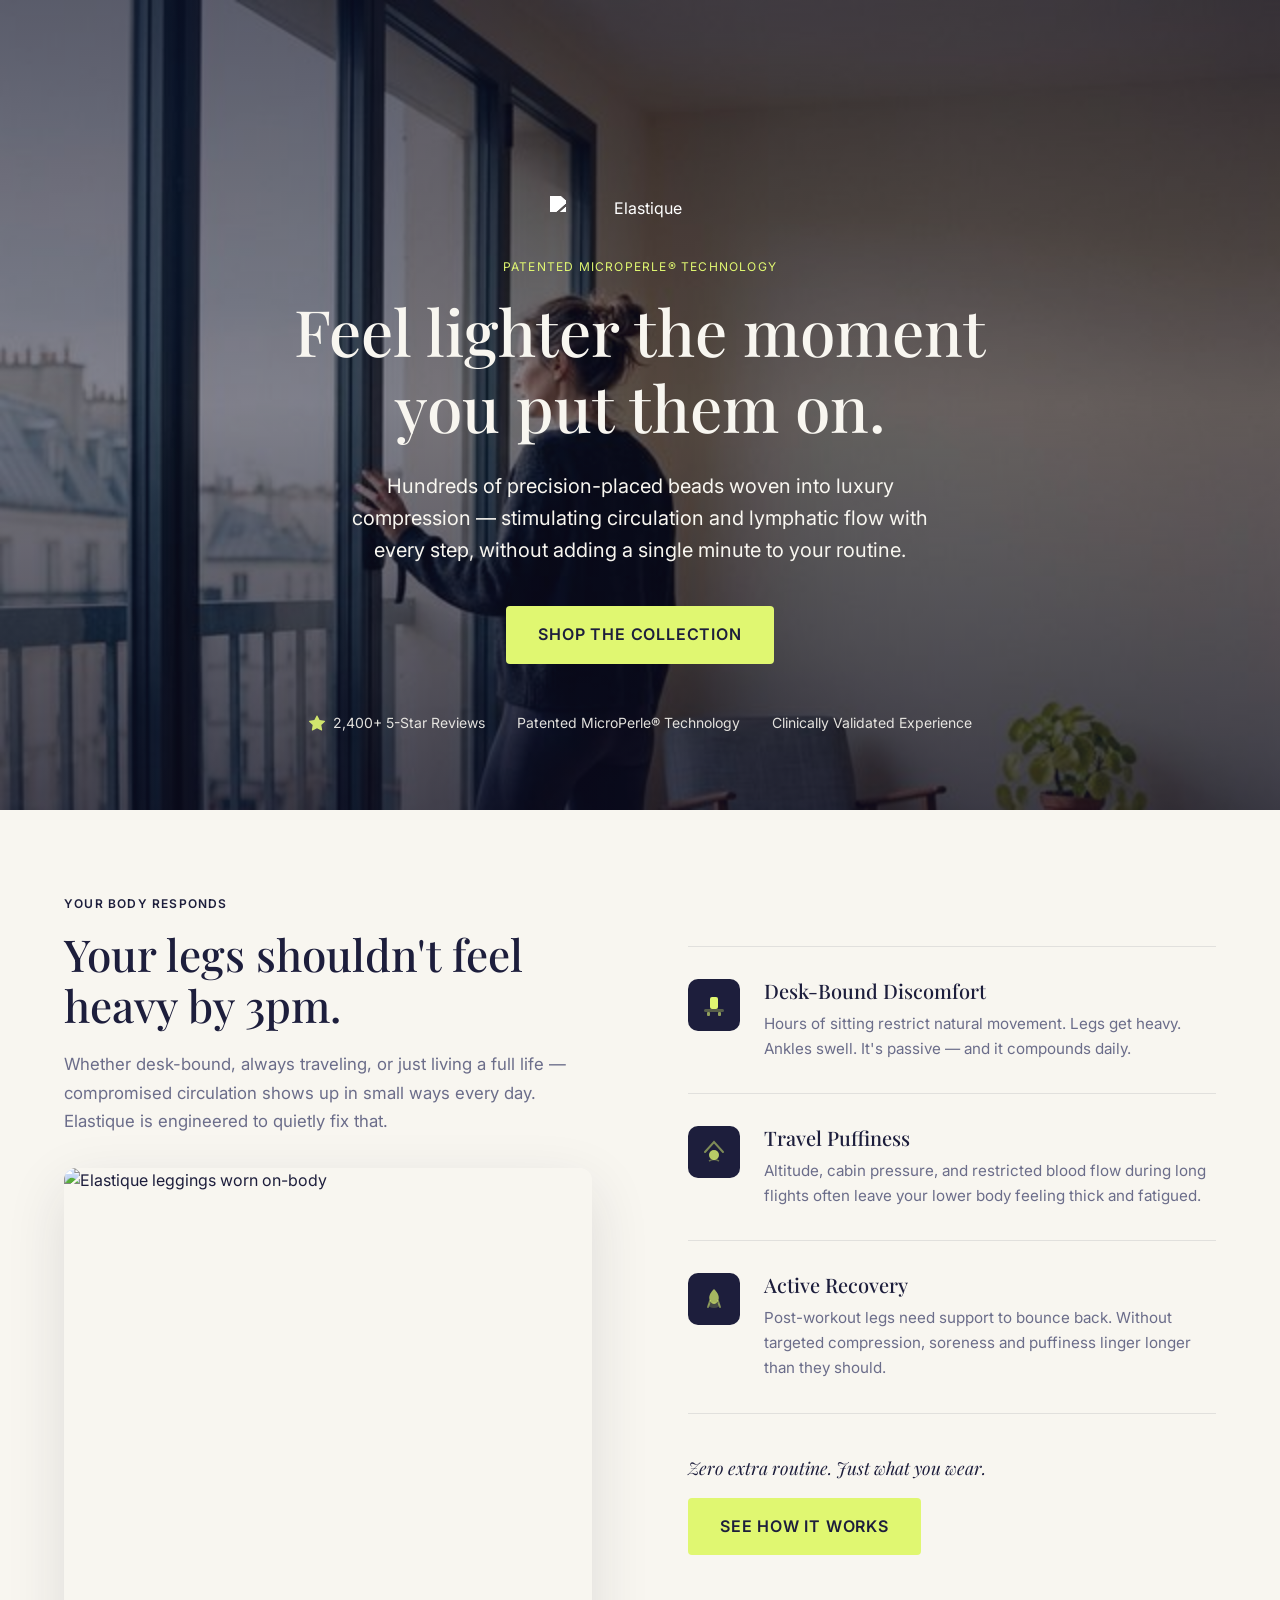
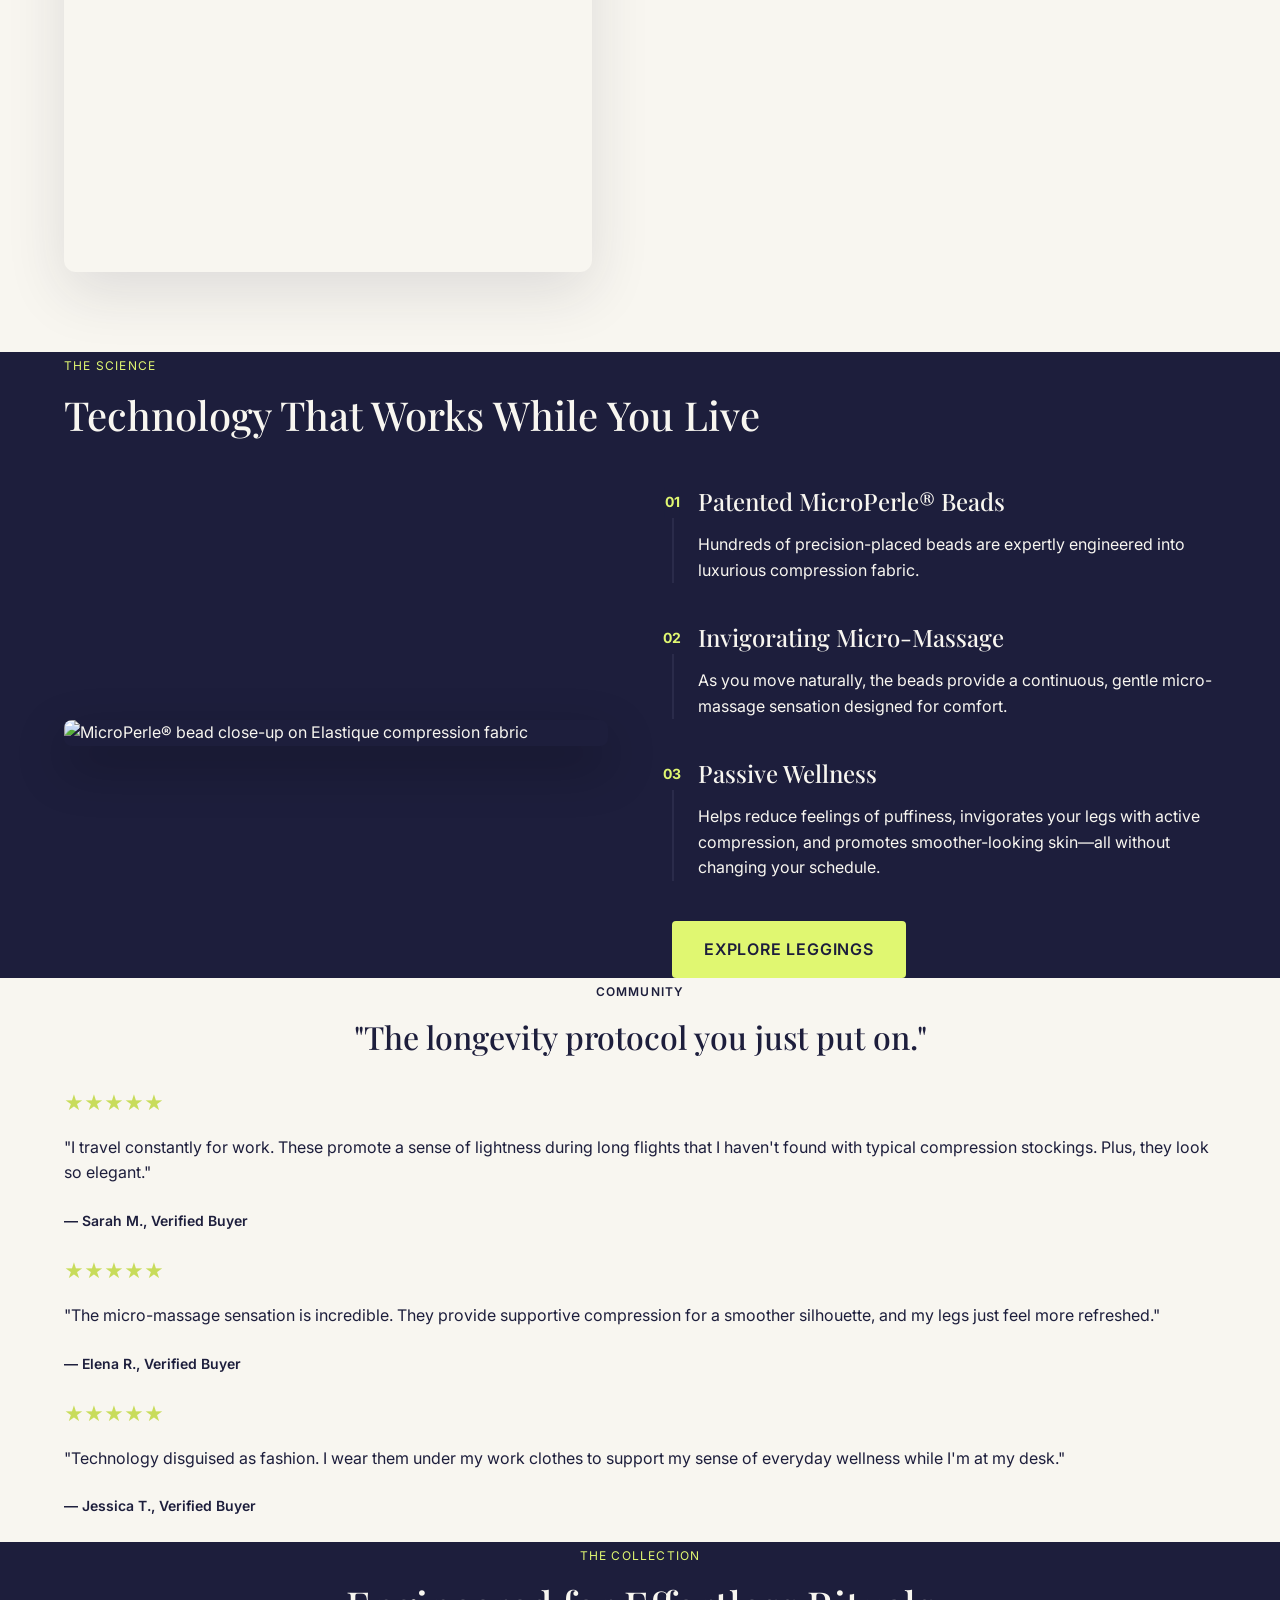
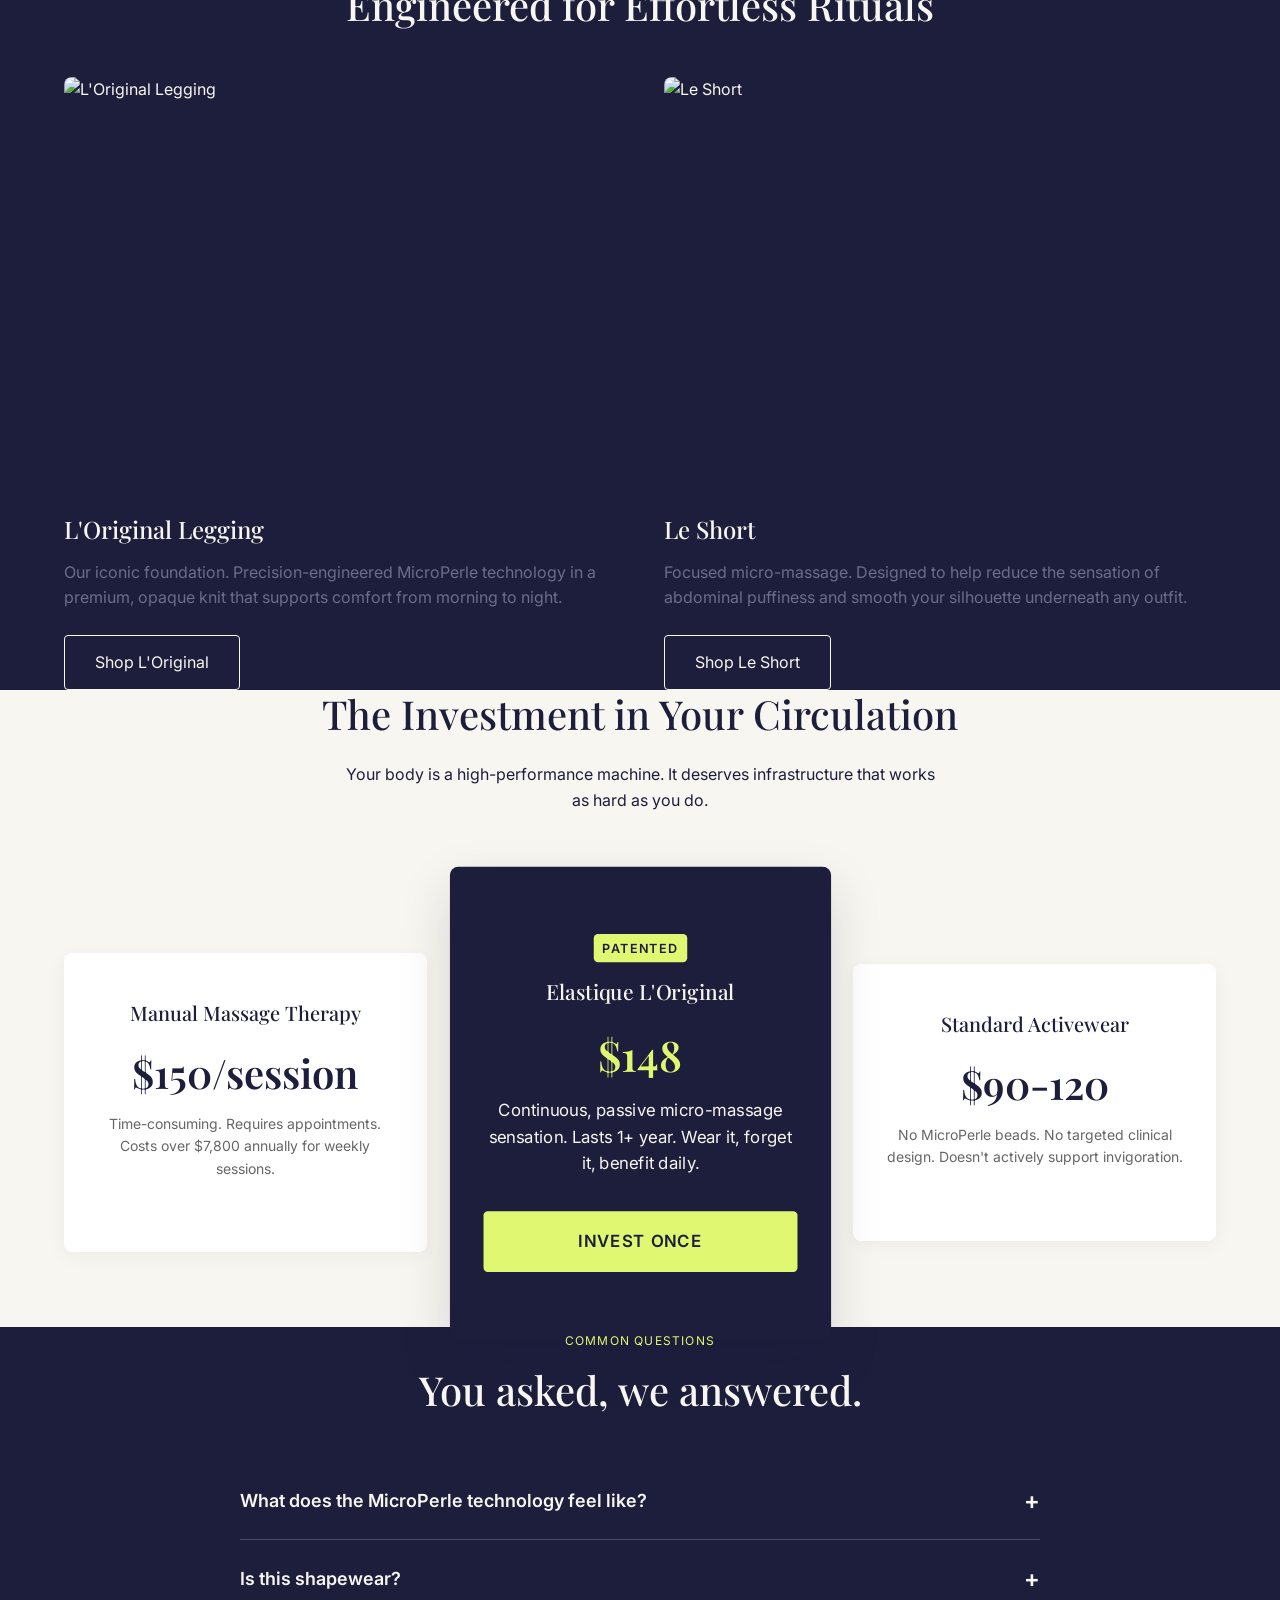
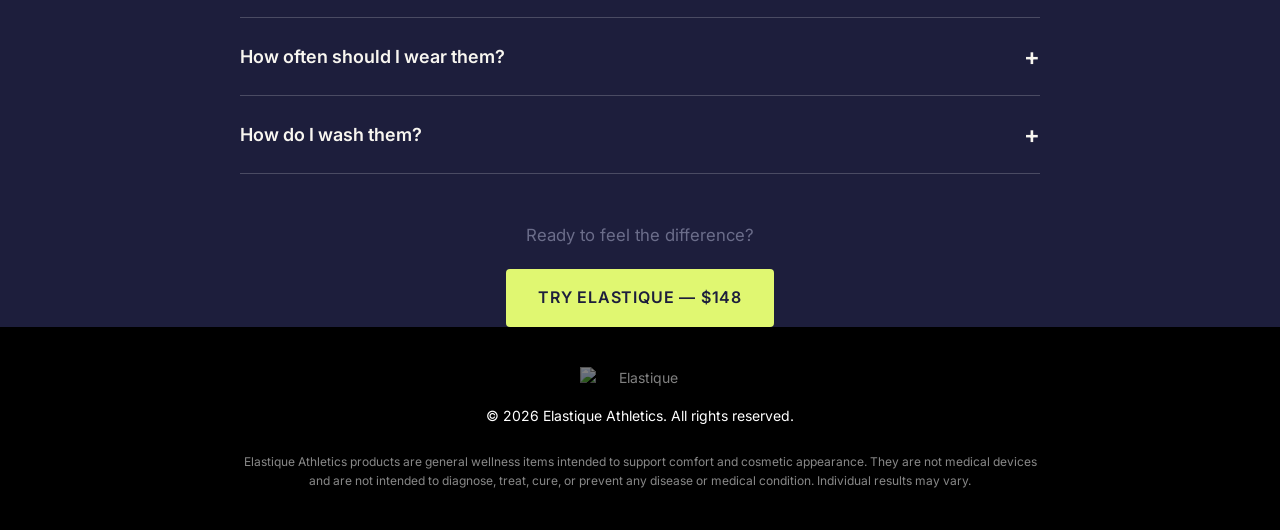
==== brand-intro/index.html @ 4e268926 "copy: rewrite hero to brand standard — specific h1, named benefit, pillar-anchored" ====
<!DOCTYPE html>
<html lang="en">
<head>
  <meta charset="UTF-8">
  <meta name="viewport" content="width=device-width, initial-scale=1.0">
  <title>Elastique | Wearable Circulation Technology</title>
  <meta name="description" content="Discover Elastique. The patented MicroPerle technology designed to support comfort, invigorating circulation, and a sense of lightness while you move.">
  <link rel="canonical" href="https://elastiqueathletics.com/pages/brand-intro">
  
  <!-- Fonts loaded via CSS in final consolidate, included here for local dev -->
  <link rel="stylesheet" href="https://fonts.googleapis.com/css2?family=Inter:wght@300;400;500;600;700&family=Playfair+Display:ital,wght@0,400;0,500;0,600;1,400&display=swap">
  
  <!-- Local CSS -->
  <link rel="stylesheet" href="brand-intro.css">
</head>
<body>

  <!-- HERO SECTION -->
  <section class="hero section-dark">
    <!-- Image will fall back to premium Unsplash image -->
    <img src="hero-bg.jpg" alt="Elastique Wearable Wellness — woman at window in compression leggings" class="hero-bg">
    <div class="hero-overlay"></div>

    <div class="container fade-up">
      <img src="https://cdn.shopify.com/s/files/1/1886/2193/files/elastique_logo.svg?v=1756493562" alt="Elastique" width="180" style="margin: 0 auto 2rem; display: block; filter: brightness(0) invert(1);">
      
      <span class="tag">PATENTED MICROPERLE® TECHNOLOGY</span>
      <h1>Feel lighter the moment you put them on.</h1>
      <p class="hero-sub">Hundreds of precision-placed beads woven into luxury compression — stimulating circulation and lymphatic flow with every step, without adding a single minute to your routine.</p>
      
      <a href="/collections/all" class="cta-primary" data-cta="hero-shop-all">Shop The Collection</a>
      
      <div class="hero-proof">
        <span><svg width="16" height="16" fill="var(--chartreuse)" viewBox="0 0 16 16"><path d="M3.612 15.443c-.386.198-.824-.149-.746-.592l.83-4.73L.173 6.765c-.329-.314-.158-.888.283-.95l4.898-.696L7.538.792c.197-.39.73-.39.927 0l2.184 4.327 4.898.696c.441.062.612.636.282.95l-3.522 3.356.83 4.73c.078.443-.36.79-.746.592L8 13.187l-4.389 2.256z"/></svg> 2,400+ 5-Star Reviews</span>
        <span>Patented MicroPerle® Technology</span>
        <span>Clinically Validated Experience</span>
      </div>
    </div>
  </section>

  <!-- PROBLEM SECTION -->
  <section class="problem section-light">
    <div class="container">
      <div class="problem-editorial">

        <!-- LEFT: Bold headline + ambient image -->
        <div class="problem-left fade-up">
          <span class="tag">YOUR BODY RESPONDS</span>
          <h2>Your legs shouldn't feel heavy by 3pm.</h2>
          <p class="problem-intro">Whether desk-bound, always traveling, or just living a full life — compromised circulation shows up in small ways every day. Elastique is engineered to quietly fix that.</p>
          <div class="problem-img-wrap">
            <img src="https://www.elastiqueathletics.com/cdn/shop/files/original_leggings_and_bra_in_olive.jpg?v=1771579209&width=900" alt="Elastique leggings worn on-body" loading="lazy">
          </div>
        </div>

        <!-- RIGHT: Three benefit rows -->
        <div class="problem-right">
          <div class="problem-row fade-up">
            <div class="problem-icon-wrap">
              <svg width="28" height="28" viewBox="0 0 28 28" fill="none" xmlns="http://www.w3.org/2000/svg"><rect x="4" y="18" width="20" height="3" rx="1.5" fill="currentColor" opacity="0.3"/><rect x="10" y="6" width="8" height="12" rx="2" fill="currentColor"/><rect x="7" y="21" width="3" height="4" rx="1" fill="currentColor" opacity="0.6"/><rect x="18" y="21" width="3" height="4" rx="1" fill="currentColor" opacity="0.6"/></svg>
            </div>
            <div class="problem-row-text">
              <h3>Desk-Bound Discomfort</h3>
              <p>Hours of sitting restrict natural movement. Legs get heavy. Ankles swell. It's passive — and it compounds daily.</p>
            </div>
          </div>

          <div class="problem-row fade-up" style="transition-delay: 0.1s;">
            <div class="problem-icon-wrap">
              <svg width="28" height="28" viewBox="0 0 28 28" fill="none" xmlns="http://www.w3.org/2000/svg"><path d="M5 14 L14 4 L23 14" stroke="currentColor" stroke-width="2" stroke-linecap="round" fill="none" opacity="0.5"/><circle cx="14" cy="17" r="5" fill="currentColor" opacity="0.8"/><path d="M9 23 Q14 20 19 23" stroke="currentColor" stroke-width="1.5" fill="none" opacity="0.4"/></svg>
            </div>
            <div class="problem-row-text">
              <h3>Travel Puffiness</h3>
              <p>Altitude, cabin pressure, and restricted blood flow during long flights often leave your lower body feeling thick and fatigued.</p>
            </div>
          </div>

          <div class="problem-row fade-up" style="transition-delay: 0.2s;">
            <div class="problem-icon-wrap">
              <svg width="28" height="28" viewBox="0 0 28 28" fill="none" xmlns="http://www.w3.org/2000/svg"><ellipse cx="14" cy="20" rx="6" ry="3" fill="currentColor" opacity="0.2"/><path d="M14 4 C10 8 8 12 10 16 C12 20 16 20 18 16 C20 12 18 8 14 4Z" fill="currentColor" opacity="0.7"/><path d="M10 16 L8 22" stroke="currentColor" stroke-width="2" stroke-linecap="round" opacity="0.5"/><path d="M18 16 L20 22" stroke="currentColor" stroke-width="2" stroke-linecap="round" opacity="0.5"/></svg>
            </div>
            <div class="problem-row-text">
              <h3>Active Recovery</h3>
              <p>Post-workout legs need support to bounce back. Without targeted compression, soreness and puffiness linger longer than they should.</p>
            </div>
          </div>

          <div class="problem-cta fade-up" style="transition-delay: 0.3s;">
            <p class="problem-bridge">Zero extra routine. Just what you wear.</p>
            <a href="/collections/all" class="cta-primary" data-cta="problem-shop-all">See How It Works</a>
          </div>
        </div>

      </div>
    </div>
  </section>

  <!-- SOLUTION SECTION -->
  <section class="solution section-dark">
    <div class="container fade-up">
      <span class="tag">THE SCIENCE</span>
      <h2>Technology That Works While You Live</h2>
      
      <div class="solution-content">
        <div class="solution-visual fade-up">
          <img src="https://www.elastiqueathletics.com/cdn/shop/files/original_flowy_short_black_focus_MicroPerle.jpg?v=1759698864&width=1000" alt="MicroPerle® bead close-up on Elastique compression fabric" style="border-radius: 8px; box-shadow: 0 20px 50px rgba(0,0,0,0.3);">
        </div>
        
        <div class="solution-text">
          <div class="step fade-up">
            <span class="step-num">01</span>
            <h3>Patented MicroPerle® Beads</h3>
            <p>Hundreds of precision-placed beads are expertly engineered into luxurious compression fabric.</p>
          </div>
          <div class="step fade-up" style="transition-delay: 0.1s;">
            <span class="step-num">02</span>
            <h3>Invigorating Micro-Massage</h3>
            <p>As you move naturally, the beads provide a continuous, gentle micro-massage sensation designed for comfort.</p>
          </div>
          <div class="step fade-up" style="transition-delay: 0.2s;">
            <span class="step-num">03</span>
            <h3>Passive Wellness</h3>
            <p>Helps reduce feelings of puffiness, invigorates your legs with active compression, and promotes smoother-looking skin—all without changing your schedule.</p>
          </div>
          
          <div style="margin-top: 2rem;" class="fade-up">
             <a href="/collections/leggings" class="cta-primary" data-cta="solution-shop-leggings">Explore Leggings</a>
          </div>
        </div>
      </div>
    </div>
  </section>

  <!-- SOCIAL PROOF -->
  <section class="social-proof section-light text-center">
    <div class="container fade-up">
      <span class="tag">COMMUNITY</span>
      <h2 style="font-size: 2rem;">"The longevity protocol you just put on."</h2>
      
      <div class="problem-grid" style="margin-top: 2rem;">
        <div class="problem-card fade-up" style="text-align: left;">
          <p style="color: var(--chartreuse-dark); font-size: 1.2rem; margin-bottom: 1rem;">★★★★★</p>
          <p>"I travel constantly for work. These promote a sense of lightness during long flights that I haven't found with typical compression stockings. Plus, they look so elegant."</p>
          <p style="font-weight: 600; font-size: 0.875rem;">— Sarah M., Verified Buyer</p>
        </div>
        <div class="problem-card fade-up" style="transition-delay: 0.1s; text-align: left;">
          <p style="color: var(--chartreuse-dark); font-size: 1.2rem; margin-bottom: 1rem;">★★★★★</p>
          <p>"The micro-massage sensation is incredible. They provide supportive compression for a smoother silhouette, and my legs just feel more refreshed."</p>
          <p style="font-weight: 600; font-size: 0.875rem;">— Elena R., Verified Buyer</p>
        </div>
        <div class="problem-card fade-up" style="transition-delay: 0.2s; text-align: left;">
          <p style="color: var(--chartreuse-dark); font-size: 1.2rem; margin-bottom: 1rem;">★★★★★</p>
          <p>"Technology disguised as fashion. I wear them under my work clothes to support my sense of everyday wellness while I'm at my desk."</p>
          <p style="font-weight: 600; font-size: 0.875rem;">— Jessica T., Verified Buyer</p>
        </div>
      </div>
    </div>
  </section>

  <!-- PRODUCT SHOWCASE -->
  <section class="showcase section-dark">
    <div class="container fade-up">
      <div class="text-center">
        <span class="tag">THE COLLECTION</span>
        <h2>Engineered for Effortless Rituals</h2>
      </div>
      
      <div class="showcase-grid">
        <div class="feature-card fade-up">
          <div class="feature-image">
            <img src="https://www.elastiqueathletics.com/cdn/shop/files/original_leggings_and_bra_in_olive.jpg?v=1771579209&width=800" alt="L'Original Legging">
          </div>
          <h3>L'Original Legging</h3>
          <p style="color: var(--text-muted);">Our iconic foundation. Precision-engineered MicroPerle technology in a premium, opaque knit that supports comfort from morning to night.</p>
          <div><a href="/products/loriginal-leggings" class="cta-secondary" data-cta="showcase-loriginal">Shop L'Original</a></div>
        </div>
        
        <div class="feature-card fade-up" style="transition-delay: 0.1s;">
          <div class="feature-image">
            <img src="https://www.elastiqueathletics.com/cdn/shop/files/fierce_set_with_waistband_closeup.jpg?v=1759696412&width=800" alt="Le Short">
          </div>
          <h3>Le Short</h3>
          <p style="color: var(--text-muted);">Focused micro-massage. Designed to help reduce the sensation of abdominal puffiness and smooth your silhouette underneath any outfit.</p>
          <div><a href="/products/loriginal-flowy-short" class="cta-secondary" data-cta="showcase-short">Shop Le Short</a></div>
        </div>
      </div>
    </div>
  </section>

  <!-- PRICING / VALUE ANCHOR -->
  <section class="pricing section-light">
    <div class="container fade-up">
      <h2 class="text-center">The Investment in Your Circulation</h2>
      <p class="text-center" style="max-width: 600px; margin: 0 auto;">Your body is a high-performance machine. It deserves infrastructure that works as hard as you do.</p>
      
      <div class="price-comparison">
        <div class="price-card fade-up">
          <h3>Manual Massage Therapy</h3>
          <p class="price">$150/session</p>
          <p style="font-size: 0.875rem; color: #666;">Time-consuming. Requires appointments. Costs over $7,800 annually for weekly sessions.</p>
        </div>
        
        <div class="price-card featured fade-up" style="transition-delay: 0.1s;">
          <span class="tag" style="background: var(--chartreuse); color: var(--midnight); padding: 4px 8px; border-radius: 4px;">PATENTED</span>
          <h3>Elastique L'Original</h3>
          <p class="price" style="color: var(--chartreuse);">$148</p>
          <p style="margin-bottom: 2rem;">Continuous, passive micro-massage sensation. Lasts 1+ year. Wear it, forget it, benefit daily.</p>
          <a href="/products/loriginal-leggings" class="cta-primary" style="width: 100%;" data-cta="pricing-shop-loriginal">Invest Once</a>
        </div>
        
        <div class="price-card fade-up" style="transition-delay: 0.2s;">
          <h3>Standard Activewear</h3>
          <p class="price">$90-120</p>
          <p style="font-size: 0.875rem; color: #666;">No MicroPerle beads. No targeted clinical design. Doesn't actively support invigoration.</p>
        </div>
      </div>
    </div>
  </section>

  <!-- FAQ -->
  <section class="faq section-dark">
    <div class="container fade-up text-center">
      <span class="tag">COMMON QUESTIONS</span>
      <h2>You asked, we answered.</h2>
      
      <div class="faq-list text-left">
        <div class="faq-item">
          <button class="faq-question">What does the MicroPerle technology feel like?</button>
          <div class="faq-answer">
            <p>Our patented MicroPerle technology creates a gentle, micro-massage sensation against your skin as you move. It's designed for comfort—it feels like a supportive, active texture that invigorates your legs without being abrasive.</p>
          </div>
        </div>
        <div class="faq-item">
          <button class="faq-question">Is this shapewear?</button>
          <div class="faq-answer">
            <p>No. While Elastique provides supportive compression for a smoother silhouette, we are wearable wellness technology. Our garments are primarily engineered to support a sense of wellness and promote a feeling of lightness, rather than simply cinching the body.</p>
          </div>
        </div>
        <div class="faq-item">
          <button class="faq-question">How often should I wear them?</button>
          <div class="faq-answer">
            <p>For the best results, we recommend wearing Elastique consistently. Many of our clients wear them daily for travel, desk work, or post-workout recovery. The MicroPerle beads are designed to be comfortable enough to wear from morning until night.</p>
          </div>
        </div>
        <div class="faq-item">
          <button class="faq-question">How do I wash them?</button>
          <div class="faq-answer">
            <p>To preserve the integrity of the compression and MicroPerle beads, wash in cold water on a gentle cycle, preferably inside a delicates bag. Always lay flat or hang to air dry. Never put them in the dryer.</p>
          </div>
        </div>
      </div>

      <div class="faq-cta fade-up" style="margin-top: 3rem; text-align: center;">
        <p style="font-size: 1.05rem; margin-bottom: 1.25rem; color: var(--text-muted);">Ready to feel the difference?</p>
        <a href="/collections/all" class="cta-primary" data-cta="faq-shop-all">Try Elastique — $148</a>
      </div>
    </div>
  </section>


  <!-- FOOTER PLACEHOLDER -->
  <div class="el-footer">
    <img src="https://cdn.shopify.com/s/files/1/1886/2193/files/elastique_logo.svg?v=1756493562" alt="Elastique" width="120" style="margin: 0 auto 1rem; display: block; opacity: 0.5;">
    <p>© 2026 Elastique Athletics. All rights reserved.</p>
    <div class="disclaimer">
      Elastique Athletics products are general wellness items intended to support comfort and cosmetic appearance. They are not medical devices and are not intended to diagnose, treat, cure, or prevent any disease or medical condition. Individual results may vary.
    </div>
  </div>

  <!-- STICKY CTA (Mobile Only) -->
  <div class="sticky-cta-bar">
    <a href="/collections/all" class="cta-primary" data-cta="sticky-shop-all">Shop The Collection</a>
  </div>

  <!-- Local JS -->
  <script defer src="brand-intro.js"></script>
</body>
</html>
---- brand-intro/brand-intro.css ----
/* =========================================================================
   ELASTIQUE - BRAND INTRO CSS
   ========================================================================= */

:root {
  /* Colors */
  --chartreuse: #E0F771;
  --chartreuse-dark: #c8dc5a;
  --midnight: #1D1E3C;
  --midnight-light: #2a2b4a;
  --cream: #F8F6F0;
  --blush: #F4C7C3;
  --text-primary: #1D1E3C;
  --text-light: #F8F6F0;
  --text-muted: #6b6d8a;
  
  /* Layout */
  --container-max-width: 1200px;
  --spacing-section: 80px;
  --transition-default: all 0.3s ease;
}

/* Base Styles */
* {
  box-sizing: border-box;
  margin: 0;
  padding: 0;
}

body {
  font-family: 'Inter', sans-serif;
  font-weight: 400;
  line-height: 1.6;
  color: var(--midnight);
  background-color: var(--cream);
  -webkit-font-smoothing: antialiased;
}

h1, h2, h3, h4, .serif {
  font-family: 'Playfair Display', serif;
  font-weight: 500;
  line-height: 1.2;
}

a {
  text-decoration: none;
  color: inherit;
}

img {
  max-width: 100%;
  height: auto;
  display: block;
}

/* Layout Classes */
.container {
  max-width: var(--container-max-width);
  margin: 0 auto;
  padding: 0 24px;
}

.section {
  padding: var(--spacing-section) 0;
}

.section-dark {
  background: var(--midnight);
  color: var(--text-light);
}

.section-light {
  background: var(--cream);
  color: var(--text-primary);
}

/* Typography Classes */
.tag {
  font-family: 'Inter', sans-serif;
  text-transform: uppercase;
  font-size: 0.75rem;
  letter-spacing: 0.1em;
  display: inline-block;
  margin-bottom: 1rem;
}

.section-dark .tag { color: var(--chartreuse); }
.section-light .tag { color: var(--midnight); font-weight: 600; }

.text-center { text-align: center; }

h1 { font-size: 3.5rem; margin-bottom: 1.5rem; }
h2 { font-size: 2.5rem; margin-bottom: 1.5rem; }
h3 { font-size: 1.5rem; margin-bottom: 1rem; }
p { margin-bottom: 1.5rem; }

/* Buttons & CTAs */
.cta-primary {
  display: inline-flex;
  align-items: center;
  justify-content: center;
  background-color: var(--chartreuse);
  color: var(--midnight);
  padding: 16px 32px;
  font-weight: 600;
  border-radius: 4px;
  transition: var(--transition-default);
  text-transform: uppercase;
  letter-spacing: 0.05em;
  font-size: 1rem;
  border: none;
  cursor: pointer;
  min-height: 48px;
}

.cta-primary:hover {
  background-color: var(--chartreuse-dark);
  transform: scale(1.02);
  box-shadow: 0 8px 30px rgba(224, 247, 113, 0.3);
}

.cta-secondary {
  display: inline-flex;
  background-color: transparent;
  color: var(--text-light);
  padding: 14px 30px;
  border: 1px solid var(--text-light);
  border-radius: 4px;
  transition: var(--transition-default);
  min-height: 48px;
  align-items: center;
  justify-content: center;
}

.cta-secondary:hover {
  background-color: var(--text-light);
  color: var(--midnight);
}

/* Animations */
.fade-up {
  opacity: 0;
  transform: translateY(30px);
  transition: all 0.8s cubic-bezier(0.16, 1, 0.3, 1);
}

.fade-up.active {
  opacity: 1;
  transform: translateY(0);
}

/* Sticky CTA */
.sticky-cta-bar {
  position: fixed;
  bottom: 0;
  left: 0;
  width: 100%;
  background: var(--midnight);
  padding: 16px 24px;
  z-index: 99;
  transform: translateY(100%);
  transition: transform 0.4s ease;
  display: flex;
  justify-content: center;
  box-shadow: 0 -4px 20px rgba(0,0,0,0.15);
}

.sticky-cta-bar.visible {
  transform: translateY(0);
}

.sticky-cta-bar .cta-primary {
  width: 100%;
  max-width: 400px;
}

/* =========================================================================
   COMPONENTS
   ========================================================================= */

/* Hero */
.hero {
  position: relative;
  min-height: 90vh;
  display: flex;
  align-items: center;
  padding-top: 120px;
  overflow: hidden;
}

.hero-bg {
  position: absolute;
  top: 0; left: 0; width: 100%; height: 100%;
  object-fit: cover;
  object-position: center top;
  z-index: 0;
  opacity: 0.75;
}

/* Dark gradient overlay for legibility */
.hero-overlay {
  position: absolute;
  top: 0; left: 0; width: 100%; height: 100%;
  background: linear-gradient(
    to bottom,
    rgba(10, 10, 30, 0.55) 0%,
    rgba(10, 10, 30, 0.35) 50%,
    rgba(10, 10, 30, 0.65) 100%
  );
  z-index: 0;
}

.hero .container {
  position: relative;
  z-index: 1;
  max-width: 800px;
  text-align: center;
}

.hero-sub {
  font-size: 1.25rem;
  max-width: 600px;
  margin: 0 auto 2.5rem;
  color: var(--cream);
}

.hero-proof {
  margin-top: 3rem;
  display: flex;
  gap: 2rem;
  justify-content: center;
  flex-wrap: wrap;
  font-size: 0.875rem;
  opacity: 0.9;
}

.hero-proof span {
  display: flex;
  align-items: center;
  gap: 0.5rem;
}

/* Problem Section — Editorial Split Layout */
.problem {
  padding: 80px 0;
}

.problem-editorial {
  display: grid;
  grid-template-columns: 1fr 1fr;
  gap: 6rem;
  align-items: start;
}

.problem-left {
  position: sticky;
  top: 80px;
}

.problem-left h2 {
  font-size: 2.75rem;
  line-height: 1.15;
  margin-bottom: 1.25rem;
}

.problem-intro {
  font-size: 1.05rem;
  color: var(--text-muted);
  margin-bottom: 2rem;
  line-height: 1.7;
}

.problem-img-wrap {
  border-radius: 12px;
  overflow: hidden;
  box-shadow: 0 20px 60px rgba(29, 30, 60, 0.12);
  aspect-ratio: 3/4;
}

.problem-img-wrap img {
  width: 100%;
  height: 100%;
  object-fit: cover;
  object-position: center top;
}

/* Benefit Rows */
.problem-right {
  display: flex;
  flex-direction: column;
  gap: 0;
  padding-top: 3.5rem;
}

.problem-row {
  display: flex;
  gap: 1.5rem;
  align-items: flex-start;
  padding: 2rem 0;
  border-bottom: 1px solid rgba(29, 30, 60, 0.1);
}

.problem-row:first-child {
  border-top: 1px solid rgba(29, 30, 60, 0.1);
}

.problem-icon-wrap {
  flex-shrink: 0;
  width: 52px;
  height: 52px;
  background: var(--midnight);
  border-radius: 10px;
  display: flex;
  align-items: center;
  justify-content: center;
  color: var(--chartreuse);
}

.problem-row-text h3 {
  font-size: 1.25rem;
  margin-bottom: 0.5rem;
  color: var(--midnight);
}

.problem-row-text p {
  font-size: 0.95rem;
  color: var(--text-muted);
  margin-bottom: 0;
  line-height: 1.65;
}

/* Bridge CTA */
.problem-cta {
  padding-top: 2.5rem;
  display: flex;
  flex-direction: column;
  gap: 1rem;
  align-items: flex-start;
}

.problem-bridge {
  font-size: 1.1rem;
  font-family: 'Playfair Display', serif;
  font-style: italic;
  color: var(--midnight);
  margin-bottom: 0;
}


/* Solution / Science Section */
.solution-content {
  display: grid;
  grid-template-columns: 1fr 1fr;
  gap: 4rem;
  align-items: center;
  margin-top: 3rem;
}

.solution-visual img {
  border-radius: 8px;
  box-shadow: 0 20px 50px rgba(0,0,0,0.3);
}

.step {
  margin-bottom: 2.5rem;
  padding-left: 1.5rem;
  border-left: 2px solid var(--midnight-light);
  position: relative;
}

.step-num {
  position: absolute;
  left: -2px;
  top: 0;
  font-size: 0.875rem;
  font-weight: 700;
  color: var(--chartreuse);
  background: var(--midnight);
  padding: 4px 0;
  transform: translateX(-50%);
}

/* Feature/Benefit Cards */
.showcase-grid {
  display: grid;
  grid-template-columns: repeat(2, 1fr);
  gap: 3rem;
  margin-top: 3rem;
}

.feature-card {
  display: flex;
  flex-direction: column;
}

.feature-image {
  border-radius: 8px;
  overflow: hidden;
  margin-bottom: 1.5rem;
}

.feature-image img {
  width: 100%;
  aspect-ratio: 4/3;
  object-fit: cover;
  transition: transform 0.5s ease;
}

.feature-card:hover .feature-image img {
  transform: scale(1.05);
}

/* Price Anchor */
.price-comparison {
  display: grid;
  grid-template-columns: repeat(3, 1fr);
  gap: 2rem;
  margin-top: 4rem;
  align-items: center;
}

.price-card {
  background: #fff;
  padding: 3rem 2rem;
  border-radius: 8px;
  text-align: center;
  box-shadow: 0 4px 20px rgba(29, 30, 60, 0.05);
}

.price-card.featured {
  background: var(--midnight);
  color: var(--cream);
  padding: 4rem 2rem;
  transform: scale(1.05);
  box-shadow: 0 20px 50px rgba(29, 30, 60, 0.15);
  position: relative;
  z-index: 2;
}

.price-card h3 {
  font-size: 1.25rem;
  margin-bottom: 1rem;
}

.price-card .price {
  font-family: 'Playfair Display', serif;
  font-size: 2.5rem;
  font-weight: 600;
  margin-bottom: 0.5rem;
}

.price-card.featured .price {
  color: var(--chartreuse);
}

/* FAQ Accordion */
.faq-list {
  max-width: 800px;
  margin: 3rem auto 0;
}

.faq-item {
  border-bottom: 1px solid rgba(255,255,255,0.2);
}

.faq-question {
  width: 100%;
  background: none;
  border: none;
  color: var(--cream);
  text-align: left;
  padding: 1.5rem 0;
  font-size: 1.125rem;
  font-weight: 600;
  cursor: pointer;
  display: flex;
  justify-content: space-between;
  align-items: center;
  font-family: 'Inter', sans-serif;
}

.faq-question::after {
  content: '+';
  font-size: 1.5rem;
  transition: transform 0.3s ease;
}

.faq-item.active .faq-question::after {
  transform: rotate(45deg);
}

.faq-answer {
  max-height: 0;
  overflow: hidden;
  transition: max-height 0.4s ease;
  color: var(--text-muted);
}

.faq-item.active .faq-answer {
  max-height: 300px;
  padding-bottom: 1.5rem;
}

/* Footer Placeholder */
.el-footer {
  background: #000;
  color: #fff;
  padding: 40px 24px;
  text-align: center;
  font-size: 0.875rem;
}

.el-footer nav { margin-bottom: 20px; }
.el-footer a { color: #fff; margin: 0 10px; }
.el-footer .disclaimer {
  max-width: 800px;
  margin: 20px auto 0;
  color: #888;
  font-size: 0.75rem;
}

/* Typography Overrides for specific themes */
.hero h1 { font-size: 4rem; }

/* Responsive break points */
@media (max-width: 1024px) {
  .hero h1 { font-size: 3rem; }
  .solution-content { gap: 2rem; }
}

@media (max-width: 768px) {
  .hero h1 { font-size: 2.5rem; }
  .hero-sub { font-size: 1.125rem; }
  .hero-proof { flex-direction: column; gap: 1rem; align-items: center; text-align: center; }
  
  .problem-editorial { grid-template-columns: 1fr; gap: 2.5rem; }
  .problem-left { position: static; }
  .problem-right { padding-top: 0; }
  /* Keep product image visible on mobile — just smaller */
  .problem-img-wrap { aspect-ratio: 4/3; }
  .showcase-grid { grid-template-columns: 1fr; }

  .solution-content { grid-template-columns: 1fr; }
  
  .price-comparison { grid-template-columns: 1fr; gap: 1rem; }
  .price-card.featured { transform: scale(1); padding: 3rem 2rem; }
  
  .section { padding: 60px 0; }
}

@media (max-width: 480px) {
  .hero h1 { font-size: 2rem; }
  /* Make sticky CTA consistent on very small phones */
  .sticky-cta-bar { padding: 12px 16px; }
}

@media (min-width: 769px) {
  /* Hide sticky CTA on desktop */
  .sticky-cta-bar { display: none !important; }
}
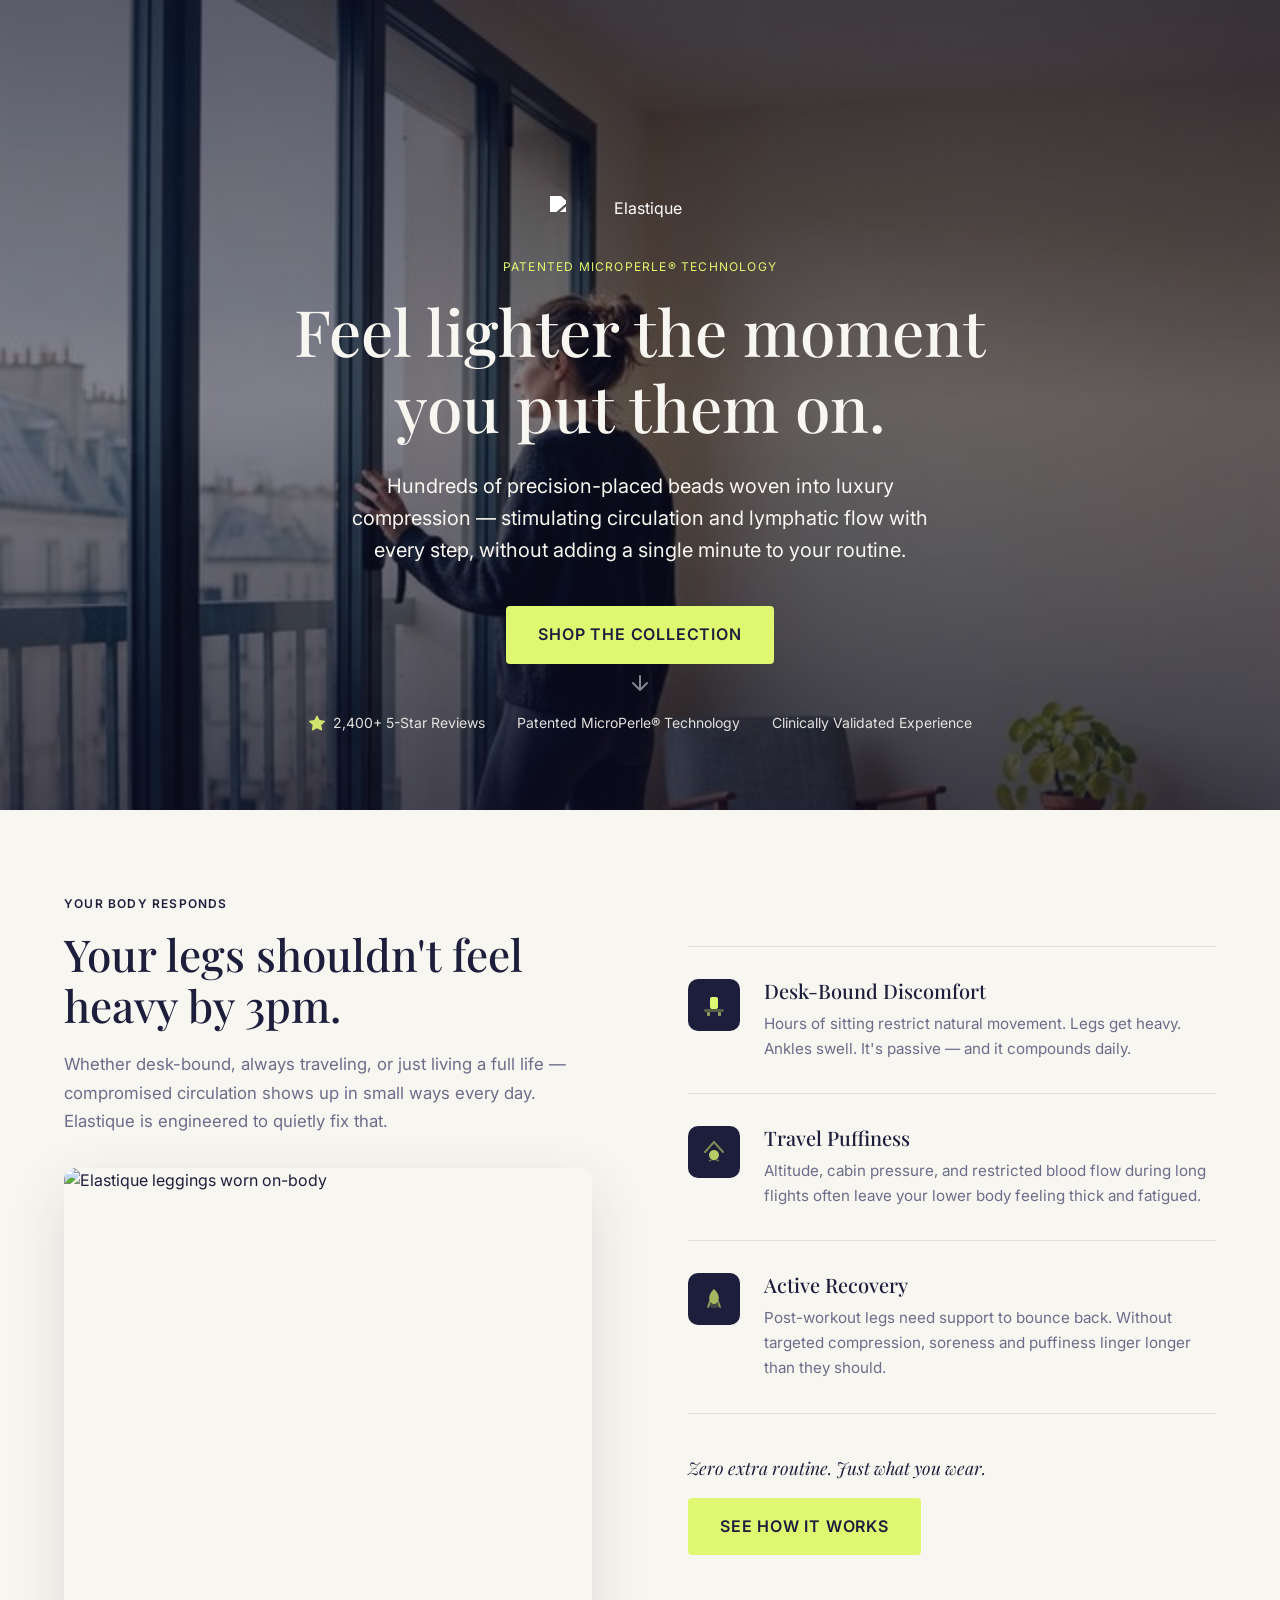
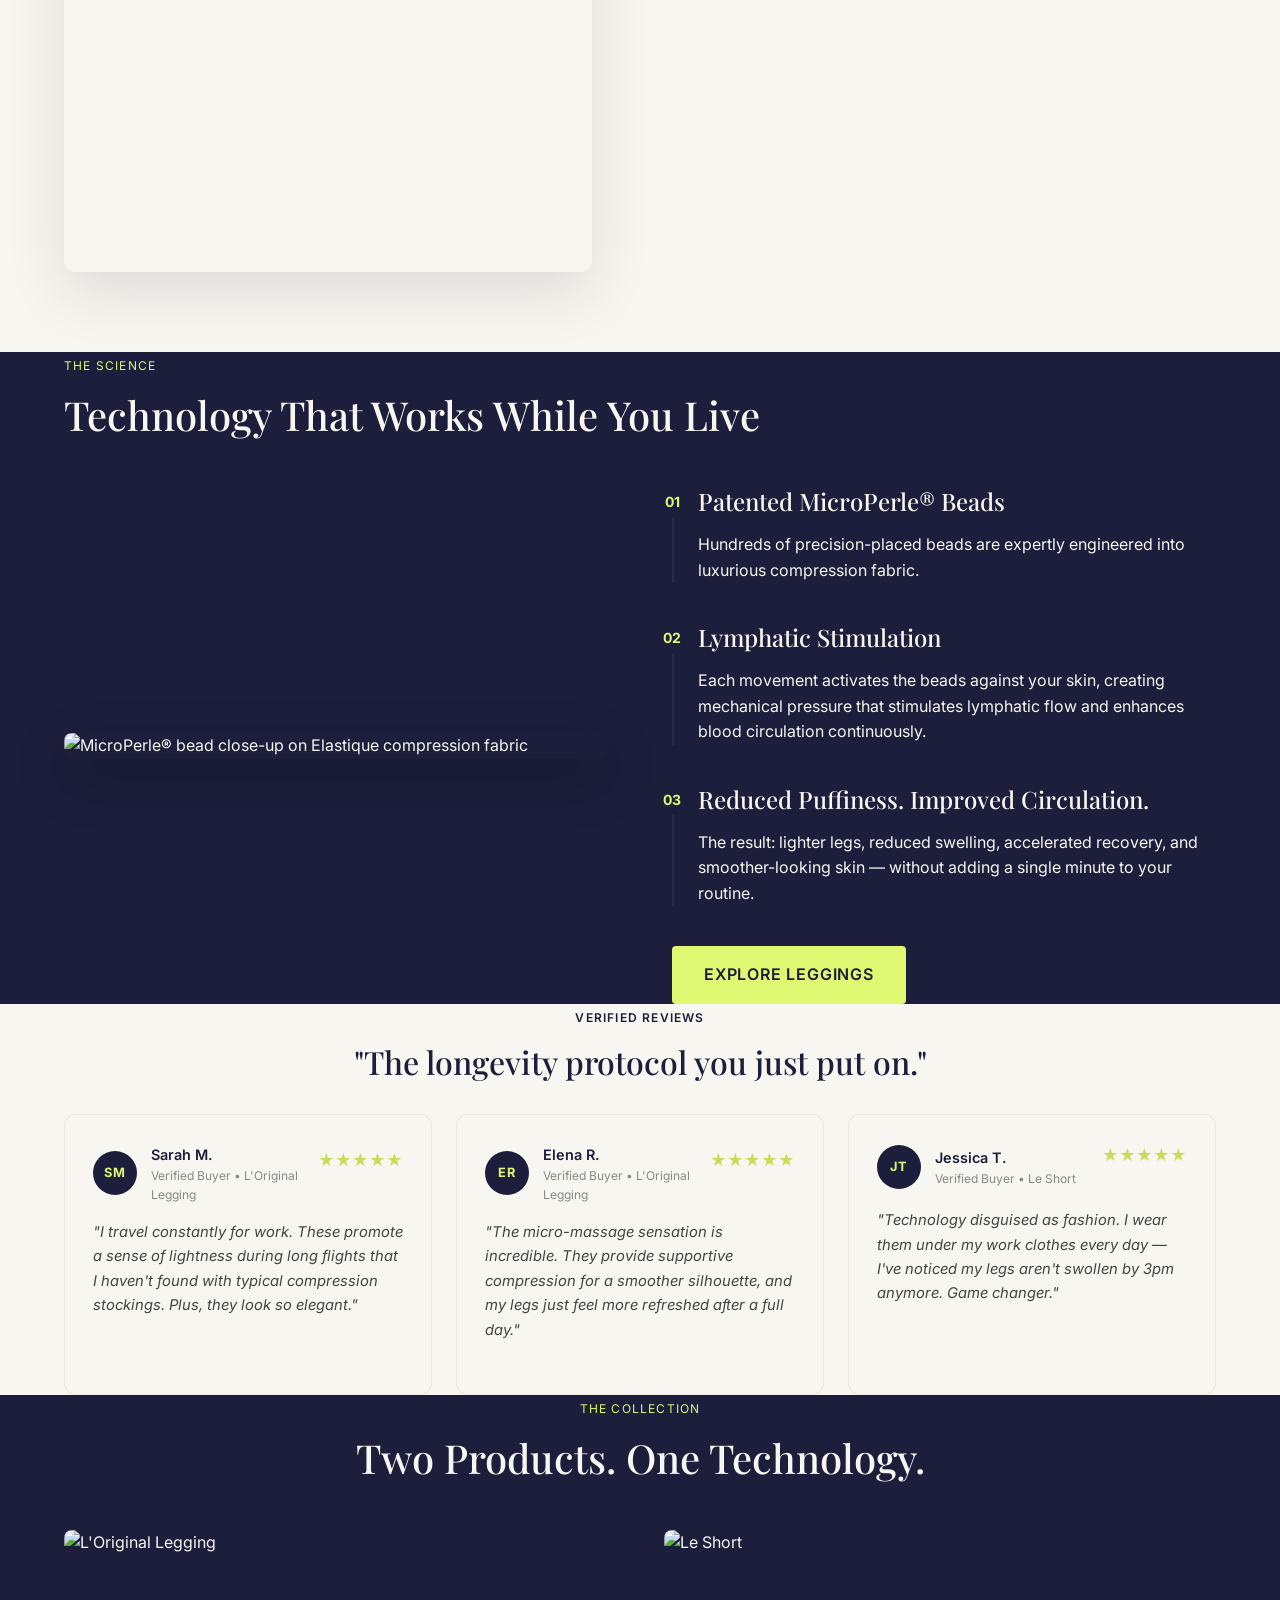
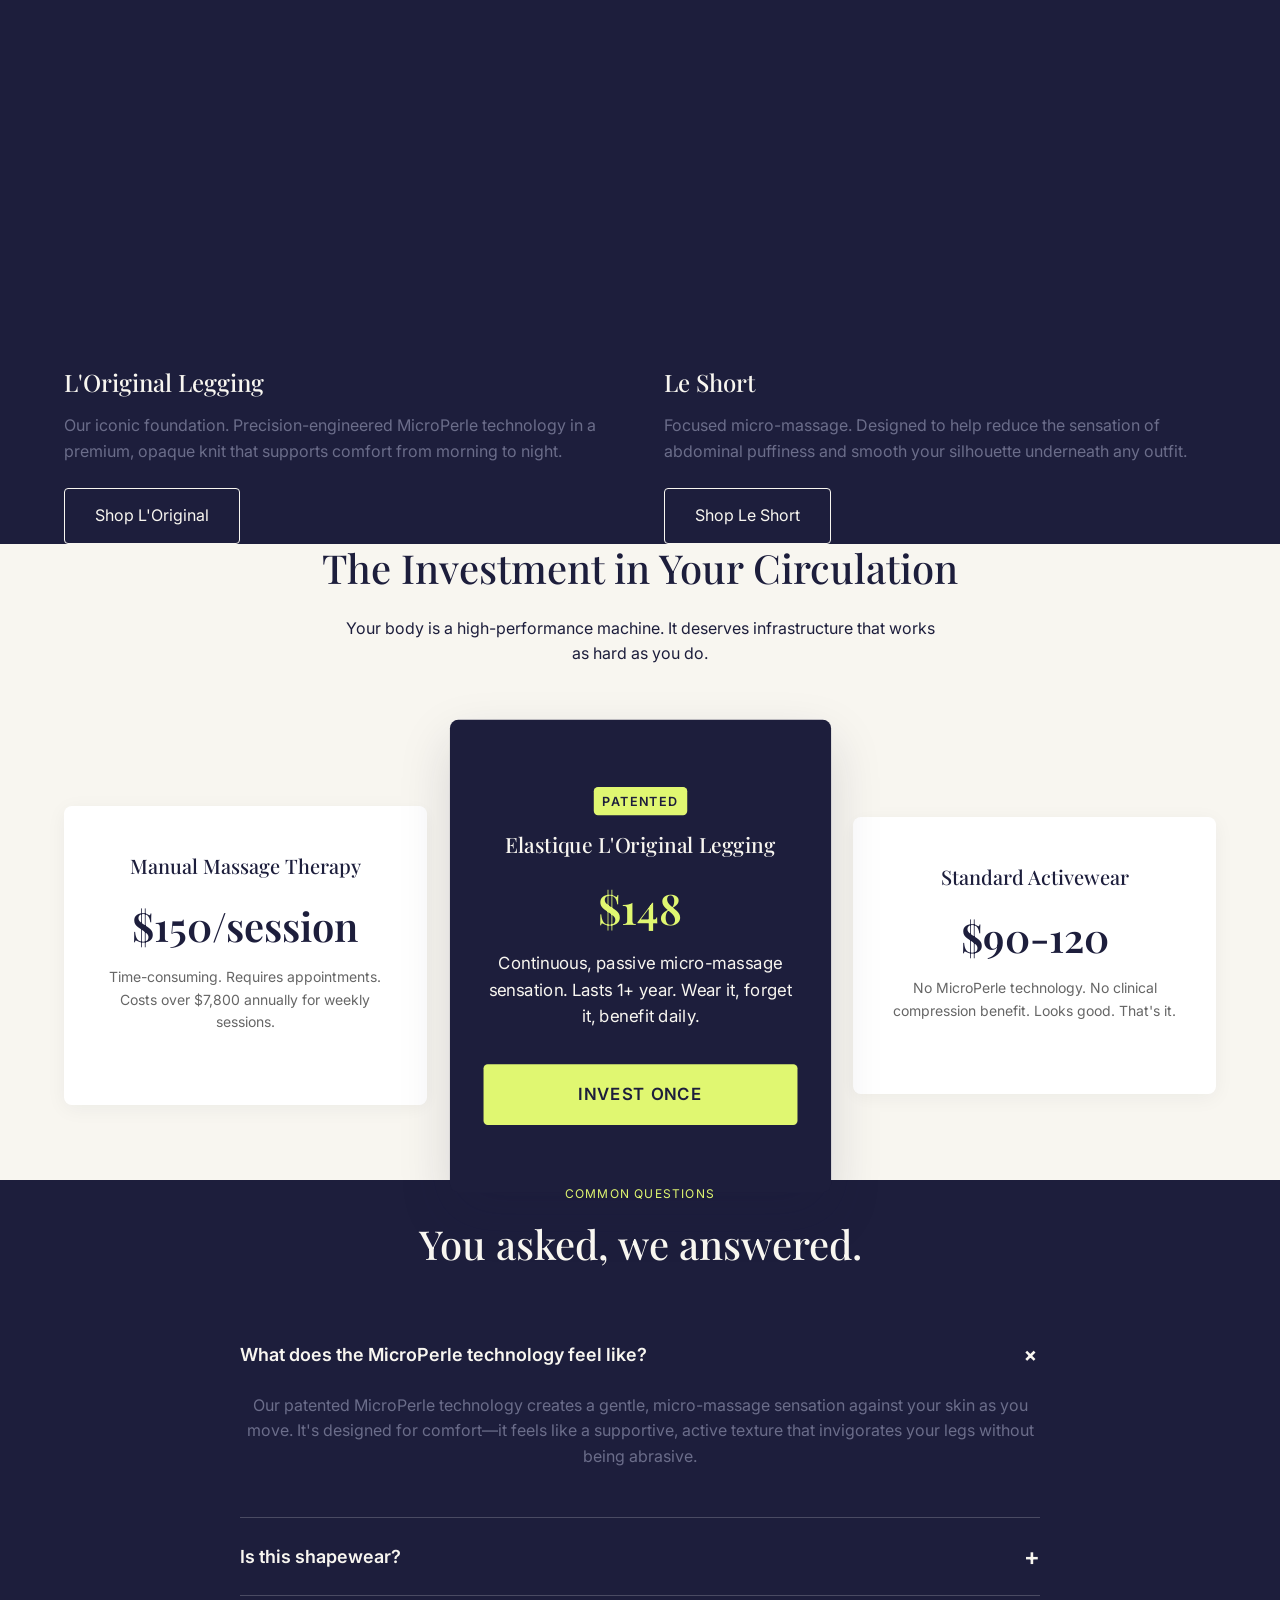
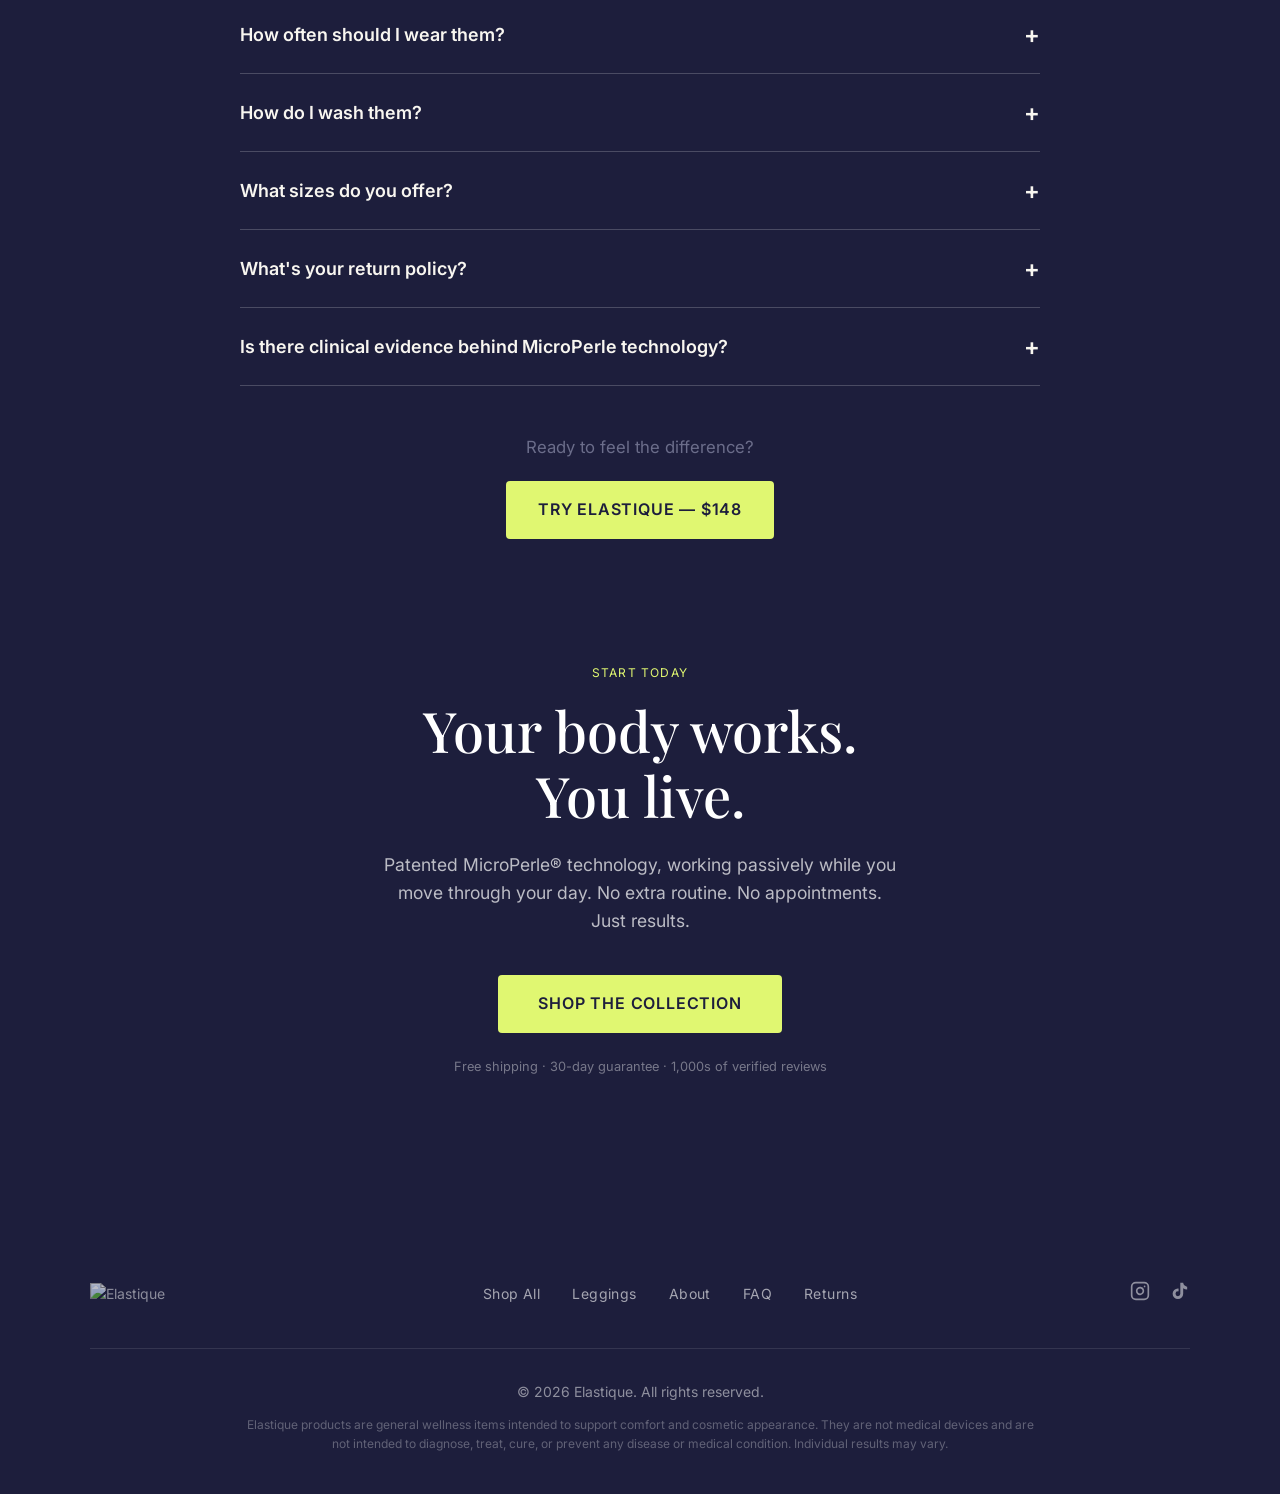
==== commit b30b1601: "feat: execute full audit — reviews grid, final CTA, footer redesign, FAQ expanded, science copy, scr" ====
--- a/brand-intro/index.html
+++ b/brand-intro/index.html
@@ -35,6 +35,9 @@
         <span>Patented MicroPerle® Technology</span>
         <span>Clinically Validated Experience</span>
       </div>
+      <div class="hero-scroll-hint" aria-hidden="true">
+        <svg width="24" height="24" viewBox="0 0 24 24" fill="none" stroke="rgba(255,255,255,0.5)" stroke-width="2" stroke-linecap="round" stroke-linejoin="round"><path d="M12 5v14M5 12l7 7 7-7"/></svg>
+      </div>
     </div>
   </section>
 
@@ -114,13 +117,13 @@
           </div>
           <div class="step fade-up" style="transition-delay: 0.1s;">
             <span class="step-num">02</span>
-            <h3>Invigorating Micro-Massage</h3>
-            <p>As you move naturally, the beads provide a continuous, gentle micro-massage sensation designed for comfort.</p>
+            <h3>Lymphatic Stimulation</h3>
+            <p>Each movement activates the beads against your skin, creating mechanical pressure that stimulates lymphatic flow and enhances blood circulation continuously.</p>
           </div>
           <div class="step fade-up" style="transition-delay: 0.2s;">
             <span class="step-num">03</span>
-            <h3>Passive Wellness</h3>
-            <p>Helps reduce feelings of puffiness, invigorates your legs with active compression, and promotes smoother-looking skin—all without changing your schedule.</p>
+            <h3>Reduced Puffiness. Improved Circulation.</h3>
+            <p>The result: lighter legs, reduced swelling, accelerated recovery, and smoother-looking skin — without adding a single minute to your routine.</p>
           </div>
           
           <div style="margin-top: 2rem;" class="fade-up">
@@ -134,24 +137,42 @@
   <!-- SOCIAL PROOF -->
   <section class="social-proof section-light text-center">
     <div class="container fade-up">
-      <span class="tag">COMMUNITY</span>
+      <span class="tag">VERIFIED REVIEWS</span>
       <h2 style="font-size: 2rem;">"The longevity protocol you just put on."</h2>
       
-      <div class="problem-grid" style="margin-top: 2rem;">
-        <div class="problem-card fade-up" style="text-align: left;">
-          <p style="color: var(--chartreuse-dark); font-size: 1.2rem; margin-bottom: 1rem;">★★★★★</p>
-          <p>"I travel constantly for work. These promote a sense of lightness during long flights that I haven't found with typical compression stockings. Plus, they look so elegant."</p>
-          <p style="font-weight: 600; font-size: 0.875rem;">— Sarah M., Verified Buyer</p>
-        </div>
-        <div class="problem-card fade-up" style="transition-delay: 0.1s; text-align: left;">
-          <p style="color: var(--chartreuse-dark); font-size: 1.2rem; margin-bottom: 1rem;">★★★★★</p>
-          <p>"The micro-massage sensation is incredible. They provide supportive compression for a smoother silhouette, and my legs just feel more refreshed."</p>
-          <p style="font-weight: 600; font-size: 0.875rem;">— Elena R., Verified Buyer</p>
-        </div>
-        <div class="problem-card fade-up" style="transition-delay: 0.2s; text-align: left;">
-          <p style="color: var(--chartreuse-dark); font-size: 1.2rem; margin-bottom: 1rem;">★★★★★</p>
-          <p>"Technology disguised as fashion. I wear them under my work clothes to support my sense of everyday wellness while I'm at my desk."</p>
-          <p style="font-weight: 600; font-size: 0.875rem;">— Jessica T., Verified Buyer</p>
+      <div class="reviews-grid" style="margin-top: 2rem;">
+        <div class="review-card fade-up">
+          <div class="review-header">
+            <div class="review-avatar">SM</div>
+            <div>
+              <p class="review-name">Sarah M.</p>
+              <p class="review-verified">Verified Buyer • L'Original Legging</p>
+            </div>
+            <p class="review-stars">★★★★★</p>
+          </div>
+          <p class="review-body">"I travel constantly for work. These promote a sense of lightness during long flights that I haven't found with typical compression stockings. Plus, they look so elegant."</p>
+        </div>
+        <div class="review-card fade-up" style="transition-delay: 0.1s;">
+          <div class="review-header">
+            <div class="review-avatar">ER</div>
+            <div>
+              <p class="review-name">Elena R.</p>
+              <p class="review-verified">Verified Buyer • L'Original Legging</p>
+            </div>
+            <p class="review-stars">★★★★★</p>
+          </div>
+          <p class="review-body">"The micro-massage sensation is incredible. They provide supportive compression for a smoother silhouette, and my legs just feel more refreshed after a full day."</p>
+        </div>
+        <div class="review-card fade-up" style="transition-delay: 0.2s;">
+          <div class="review-header">
+            <div class="review-avatar">JT</div>
+            <div>
+              <p class="review-name">Jessica T.</p>
+              <p class="review-verified">Verified Buyer • Le Short</p>
+            </div>
+            <p class="review-stars">★★★★★</p>
+          </div>
+          <p class="review-body">"Technology disguised as fashion. I wear them under my work clothes every day — I've noticed my legs aren't swollen by 3pm anymore. Game changer."</p>
         </div>
       </div>
     </div>
@@ -162,7 +183,7 @@
     <div class="container fade-up">
       <div class="text-center">
         <span class="tag">THE COLLECTION</span>
-        <h2>Engineered for Effortless Rituals</h2>
+        <h2>Two Products. One Technology.</h2>
       </div>
       
       <div class="showcase-grid">
@@ -202,7 +223,7 @@
         
         <div class="price-card featured fade-up" style="transition-delay: 0.1s;">
           <span class="tag" style="background: var(--chartreuse); color: var(--midnight); padding: 4px 8px; border-radius: 4px;">PATENTED</span>
-          <h3>Elastique L'Original</h3>
+          <h3>Elastique L'Original Legging</h3>
           <p class="price" style="color: var(--chartreuse);">$148</p>
           <p style="margin-bottom: 2rem;">Continuous, passive micro-massage sensation. Lasts 1+ year. Wear it, forget it, benefit daily.</p>
           <a href="/products/loriginal-leggings" class="cta-primary" style="width: 100%;" data-cta="pricing-shop-loriginal">Invest Once</a>
@@ -211,7 +232,7 @@
         <div class="price-card fade-up" style="transition-delay: 0.2s;">
           <h3>Standard Activewear</h3>
           <p class="price">$90-120</p>
-          <p style="font-size: 0.875rem; color: #666;">No MicroPerle beads. No targeted clinical design. Doesn't actively support invigoration.</p>
+          <p style="font-size: 0.875rem; color: #666;">No MicroPerle technology. No clinical compression benefit. Looks good. That's it.</p>
         </div>
       </div>
     </div>
@@ -224,7 +245,7 @@
       <h2>You asked, we answered.</h2>
       
       <div class="faq-list text-left">
-        <div class="faq-item">
+        <div class="faq-item active">
           <button class="faq-question">What does the MicroPerle technology feel like?</button>
           <div class="faq-answer">
             <p>Our patented MicroPerle technology creates a gentle, micro-massage sensation against your skin as you move. It's designed for comfort—it feels like a supportive, active texture that invigorates your legs without being abrasive.</p>
@@ -248,7 +269,26 @@
             <p>To preserve the integrity of the compression and MicroPerle beads, wash in cold water on a gentle cycle, preferably inside a delicates bag. Always lay flat or hang to air dry. Never put them in the dryer.</p>
           </div>
         </div>
-      </div>
+        <div class="faq-item">
+          <button class="faq-question">What sizes do you offer?</button>
+          <div class="faq-answer">
+            <p>We offer sizes XS through 3XL. Our garments are designed to accommodate a wide range of body types while maintaining the compression integrity needed for the MicroPerle technology to work effectively. Refer to our size guide for measurements.</p>
+          </div>
+        </div>
+        <div class="faq-item">
+          <button class="faq-question">What's your return policy?</button>
+          <div class="faq-answer">
+            <p>We offer a 30-day satisfaction guarantee. If you're not experiencing the benefits, return your unworn item in its original condition for a full refund. We stand behind the technology because we know it works.</p>
+          </div>
+        </div>
+        <div class="faq-item">
+          <button class="faq-question">Is there clinical evidence behind MicroPerle technology?</button>
+          <div class="faq-answer">
+            <p>Yes. Elastique's MicroPerle technology has been clinically validated to support circulation and enhance the sensation of lightness and comfort. The garments are compression-certified and the bead placement is based on lymphatic mapping research. Our technology is patented in both the US and EU.</p>
+          </div>
+        </div>
+      </div>
+
 
       <div class="faq-cta fade-up" style="margin-top: 3rem; text-align: center;">
         <p style="font-size: 1.05rem; margin-bottom: 1.25rem; color: var(--text-muted);">Ready to feel the difference?</p>
@@ -257,15 +297,44 @@
     </div>
   </section>
 
-
-  <!-- FOOTER PLACEHOLDER -->
-  <div class="el-footer">
-    <img src="https://cdn.shopify.com/s/files/1/1886/2193/files/elastique_logo.svg?v=1756493562" alt="Elastique" width="120" style="margin: 0 auto 1rem; display: block; opacity: 0.5;">
-    <p>© 2026 Elastique Athletics. All rights reserved.</p>
-    <div class="disclaimer">
-      Elastique Athletics products are general wellness items intended to support comfort and cosmetic appearance. They are not medical devices and are not intended to diagnose, treat, cure, or prevent any disease or medical condition. Individual results may vary.
-    </div>
-  </div>
+  <!-- FINAL CTA -->
+  <section class="final-cta">
+    <div class="container text-center fade-up">
+      <span class="tag" style="color: var(--chartreuse);">START TODAY</span>
+      <h2>Your body works.<br>You live.</h2>
+      <p style="max-width: 520px; margin: 1.5rem auto 2.5rem; color: rgba(255,255,255,0.7); font-size: 1.1rem;">Patented MicroPerle® technology, working passively while you move through your day. No extra routine. No appointments. Just results.</p>
+      <a href="/collections/all" class="cta-primary" style="font-size: 1rem; padding: 1rem 2.5rem;" data-cta="final-shop-all">Shop The Collection</a>
+      <p style="margin-top: 1.5rem; font-size: 0.8rem; color: rgba(255,255,255,0.4);">Free shipping · 30-day guarantee · 1,000s of verified reviews</p>
+    </div>
+  </section>
+
+  <!-- FOOTER -->
+  <footer class="el-footer">
+    <div class="footer-inner">
+      <div class="footer-top">
+        <img src="https://cdn.shopify.com/s/files/1/1886/2193/files/elastique_logo.svg?v=1756493562" alt="Elastique" width="120" style="opacity: 0.7; display: block;">
+        <nav class="footer-nav">
+          <a href="/collections/all">Shop All</a>
+          <a href="/collections/leggings">Leggings</a>
+          <a href="/pages/about">About</a>
+          <a href="/pages/faq">FAQ</a>
+          <a href="/policies/return-policy">Returns</a>
+        </nav>
+        <div class="footer-social">
+          <a href="https://www.instagram.com/elastiqueathletics" target="_blank" rel="noopener" aria-label="Instagram">
+            <svg width="20" height="20" viewBox="0 0 24 24" fill="none" stroke="currentColor" stroke-width="2" stroke-linecap="round" stroke-linejoin="round"><rect x="2" y="2" width="20" height="20" rx="5" ry="5"/><path d="M16 11.37A4 4 0 1 1 12.63 8 4 4 0 0 1 16 11.37z"/><line x1="17.5" y1="6.5" x2="17.51" y2="6.5"/></svg>
+          </a>
+          <a href="https://www.tiktok.com/@elastiqueathletics" target="_blank" rel="noopener" aria-label="TikTok">
+            <svg width="20" height="20" viewBox="0 0 24 24" fill="currentColor"><path d="M19.59 6.69a4.83 4.83 0 0 1-3.77-4.25V2h-3.45v13.67a2.89 2.89 0 0 1-2.88 2.5 2.89 2.89 0 0 1-2.89-2.89 2.89 2.89 0 0 1 2.89-2.89c.28 0 .54.04.79.1V9.01a6.33 6.33 0 0 0-.79-.05 6.34 6.34 0 0 0-6.34 6.34 6.34 6.34 0 0 0 6.34 6.34 6.34 6.34 0 0 0 6.33-6.34V8.69a8.18 8.18 0 0 0 4.78 1.52V6.76a4.85 4.85 0 0 1-1.01-.07z"/></svg>
+          </a>
+        </div>
+      </div>
+      <div class="footer-bottom">
+        <p>© 2026 Elastique. All rights reserved.</p>
+        <p class="disclaimer">Elastique products are general wellness items intended to support comfort and cosmetic appearance. They are not medical devices and are not intended to diagnose, treat, cure, or prevent any disease or medical condition. Individual results may vary.</p>
+      </div>
+    </div>
+  </footer>
 
   <!-- STICKY CTA (Mobile Only) -->
   <div class="sticky-cta-bar">
--- a/brand-intro/brand-intro.css
+++ b/brand-intro/brand-intro.css
@@ -501,25 +501,167 @@
   padding-bottom: 1.5rem;
 }
 
-/* Footer Placeholder */
+/* Footer */
 .el-footer {
-  background: #000;
+  background: var(--midnight);
+  color: rgba(255,255,255,0.7);
+  padding: 60px 24px 40px;
+  font-size: 0.875rem;
+}
+
+.footer-inner {
+  max-width: 1100px;
+  margin: 0 auto;
+}
+
+.footer-top {
+  display: flex;
+  align-items: center;
+  justify-content: space-between;
+  gap: 2rem;
+  padding-bottom: 2.5rem;
+  border-bottom: 1px solid rgba(255,255,255,0.1);
+  flex-wrap: wrap;
+}
+
+.footer-nav {
+  display: flex;
+  gap: 2rem;
+  flex-wrap: wrap;
+}
+
+.footer-nav a {
+  color: rgba(255,255,255,0.6);
+  text-decoration: none;
+  font-size: 0.875rem;
+  letter-spacing: 0.03em;
+  transition: color 0.2s;
+}
+
+.footer-nav a:hover { color: var(--chartreuse); }
+
+.footer-social {
+  display: flex;
+  gap: 1.25rem;
+}
+
+.footer-social a {
+  color: rgba(255,255,255,0.5);
+  transition: color 0.2s;
+}
+
+.footer-social a:hover { color: var(--chartreuse); }
+
+.footer-bottom {
+  padding-top: 2rem;
+  text-align: center;
+}
+
+.footer-bottom p { margin-bottom: 0.75rem; color: rgba(255,255,255,0.5); }
+
+.footer-bottom .disclaimer {
+  max-width: 800px;
+  margin: 0 auto;
+  color: rgba(255,255,255,0.3);
+  font-size: 0.75rem;
+  line-height: 1.6;
+}
+
+/* Hero scroll hint */
+.hero-scroll-hint {
+  position: absolute;
+  bottom: 2rem;
+  left: 50%;
+  transform: translateX(-50%);
+  z-index: 2;
+  animation: bounce 2s ease-in-out infinite;
+}
+
+@keyframes bounce {
+  0%, 100% { transform: translateX(-50%) translateY(0); }
+  50% { transform: translateX(-50%) translateY(8px); }
+}
+
+/* Review card grid */
+.reviews-grid {
+  display: grid;
+  grid-template-columns: repeat(3, 1fr);
+  gap: 1.5rem;
+}
+
+.review-card {
+  background: var(--cream);
+  border: 1px solid rgba(0,0,0,0.06);
+  border-radius: 12px;
+  padding: 1.75rem;
+  text-align: left;
+}
+
+.review-header {
+  display: flex;
+  align-items: center;
+  gap: 0.875rem;
+  margin-bottom: 1rem;
+}
+
+.review-avatar {
+  width: 44px;
+  height: 44px;
+  border-radius: 50%;
+  background: var(--midnight);
+  color: var(--chartreuse);
+  font-weight: 700;
+  font-size: 0.8rem;
+  display: flex;
+  align-items: center;
+  justify-content: center;
+  flex-shrink: 0;
+  letter-spacing: 0.05em;
+}
+
+.review-name {
+  font-weight: 600;
+  font-size: 0.9rem;
+  color: var(--midnight);
+  margin: 0;
+}
+
+.review-verified {
+  font-size: 0.75rem;
+  color: #888;
+  margin: 0;
+}
+
+.review-stars {
+  margin-left: auto;
+  color: var(--chartreuse-dark);
+  font-size: 1rem;
+  flex-shrink: 0;
+}
+
+.review-body {
+  color: #444;
+  font-size: 0.925rem;
+  line-height: 1.65;
+  font-style: italic;
+}
+
+/* Final CTA section */
+.final-cta {
+  background: var(--midnight);
+  padding: 120px 24px;
+  text-align: center;
+}
+
+.final-cta h2 {
+  font-family: 'Playfair Display', serif;
+  font-size: 3.5rem;
   color: #fff;
-  padding: 40px 24px;
-  text-align: center;
-  font-size: 0.875rem;
-}
-
-.el-footer nav { margin-bottom: 20px; }
-.el-footer a { color: #fff; margin: 0 10px; }
-.el-footer .disclaimer {
-  max-width: 800px;
-  margin: 20px auto 0;
-  color: #888;
-  font-size: 0.75rem;
-}
-
-/* Typography Overrides for specific themes */
+  line-height: 1.15;
+  margin-bottom: 0;
+}
+
+
 .hero h1 { font-size: 4rem; }
 
 /* Responsive break points */
@@ -546,7 +688,16 @@
   .price-card.featured { transform: scale(1); padding: 3rem 2rem; }
   
   .section { padding: 60px 0; }
-}
+
+  .reviews-grid { grid-template-columns: 1fr; }
+
+  .final-cta { padding: 80px 24px; }
+  .final-cta h2 { font-size: 2.5rem; }
+
+  .footer-top { flex-direction: column; align-items: flex-start; gap: 1.5rem; }
+  .footer-nav { gap: 1.25rem; }
+}
+
 
 @media (max-width: 480px) {
   .hero h1 { font-size: 2rem; }
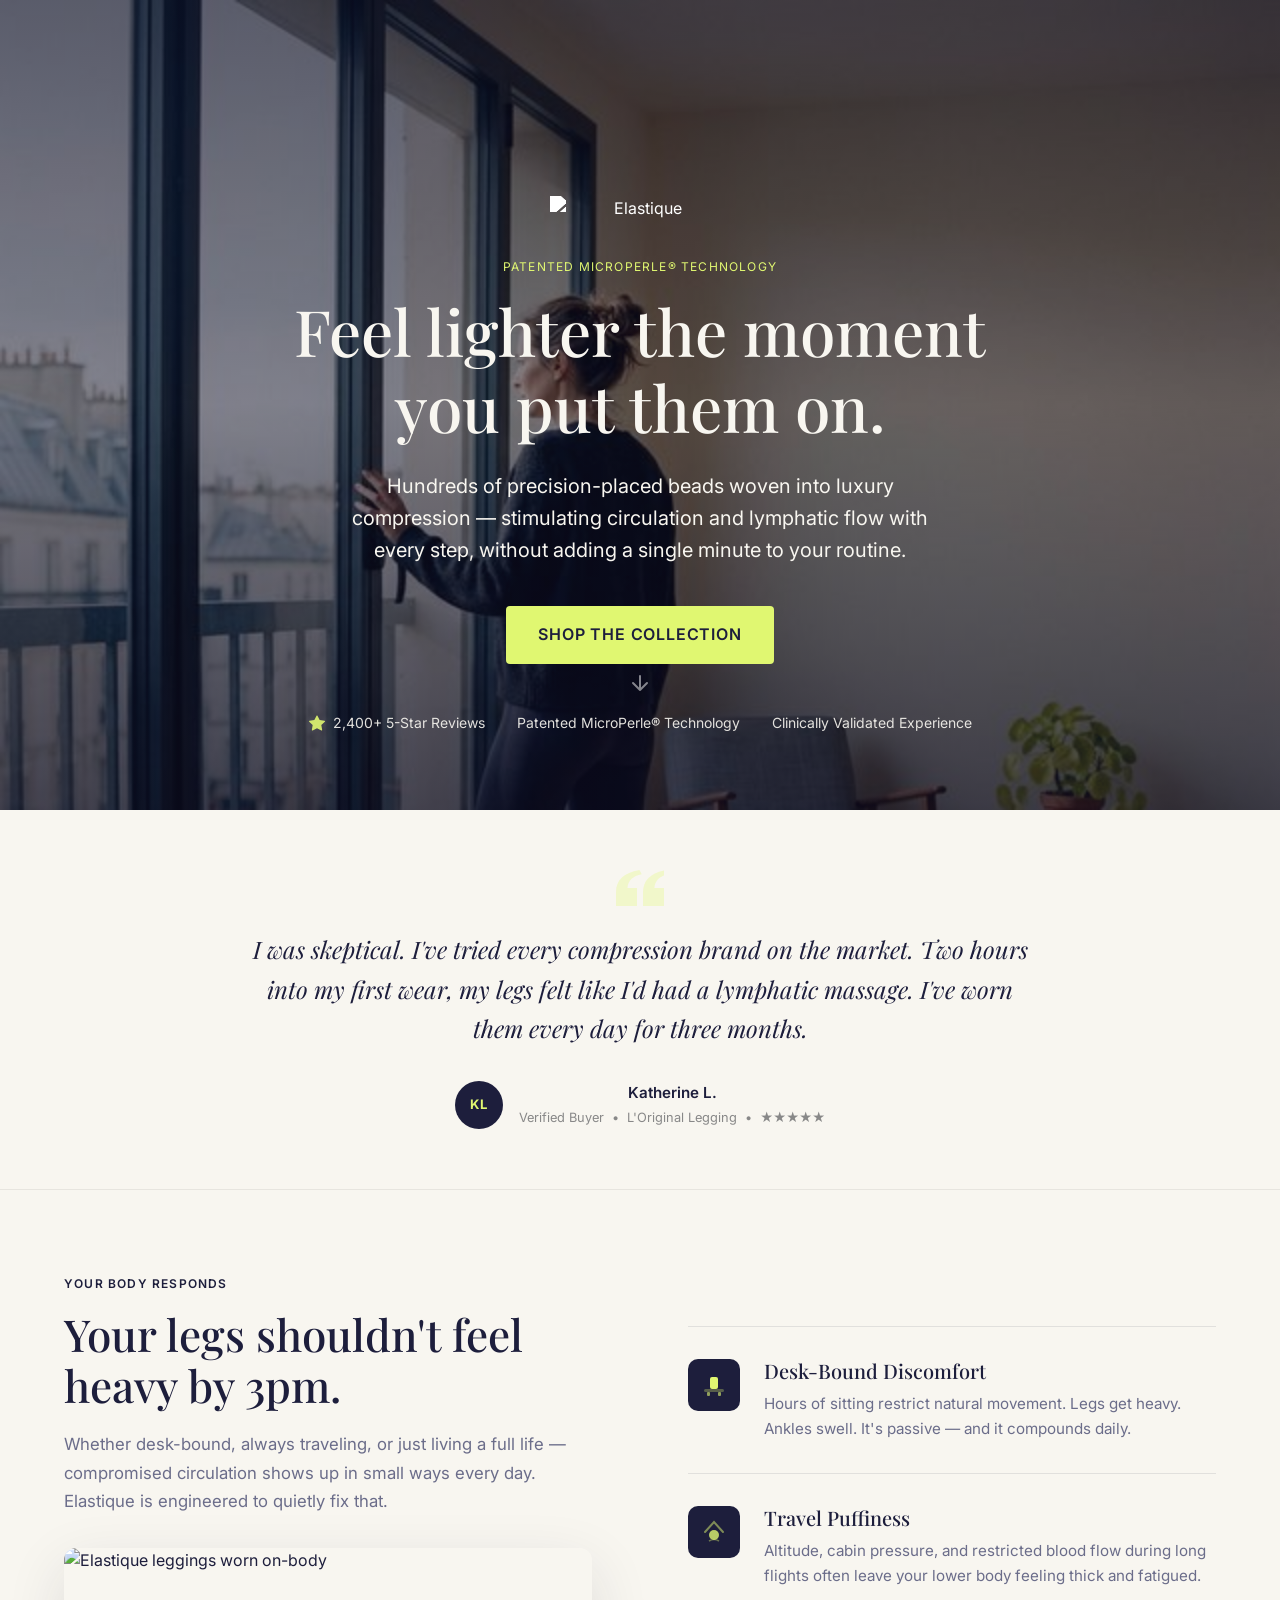
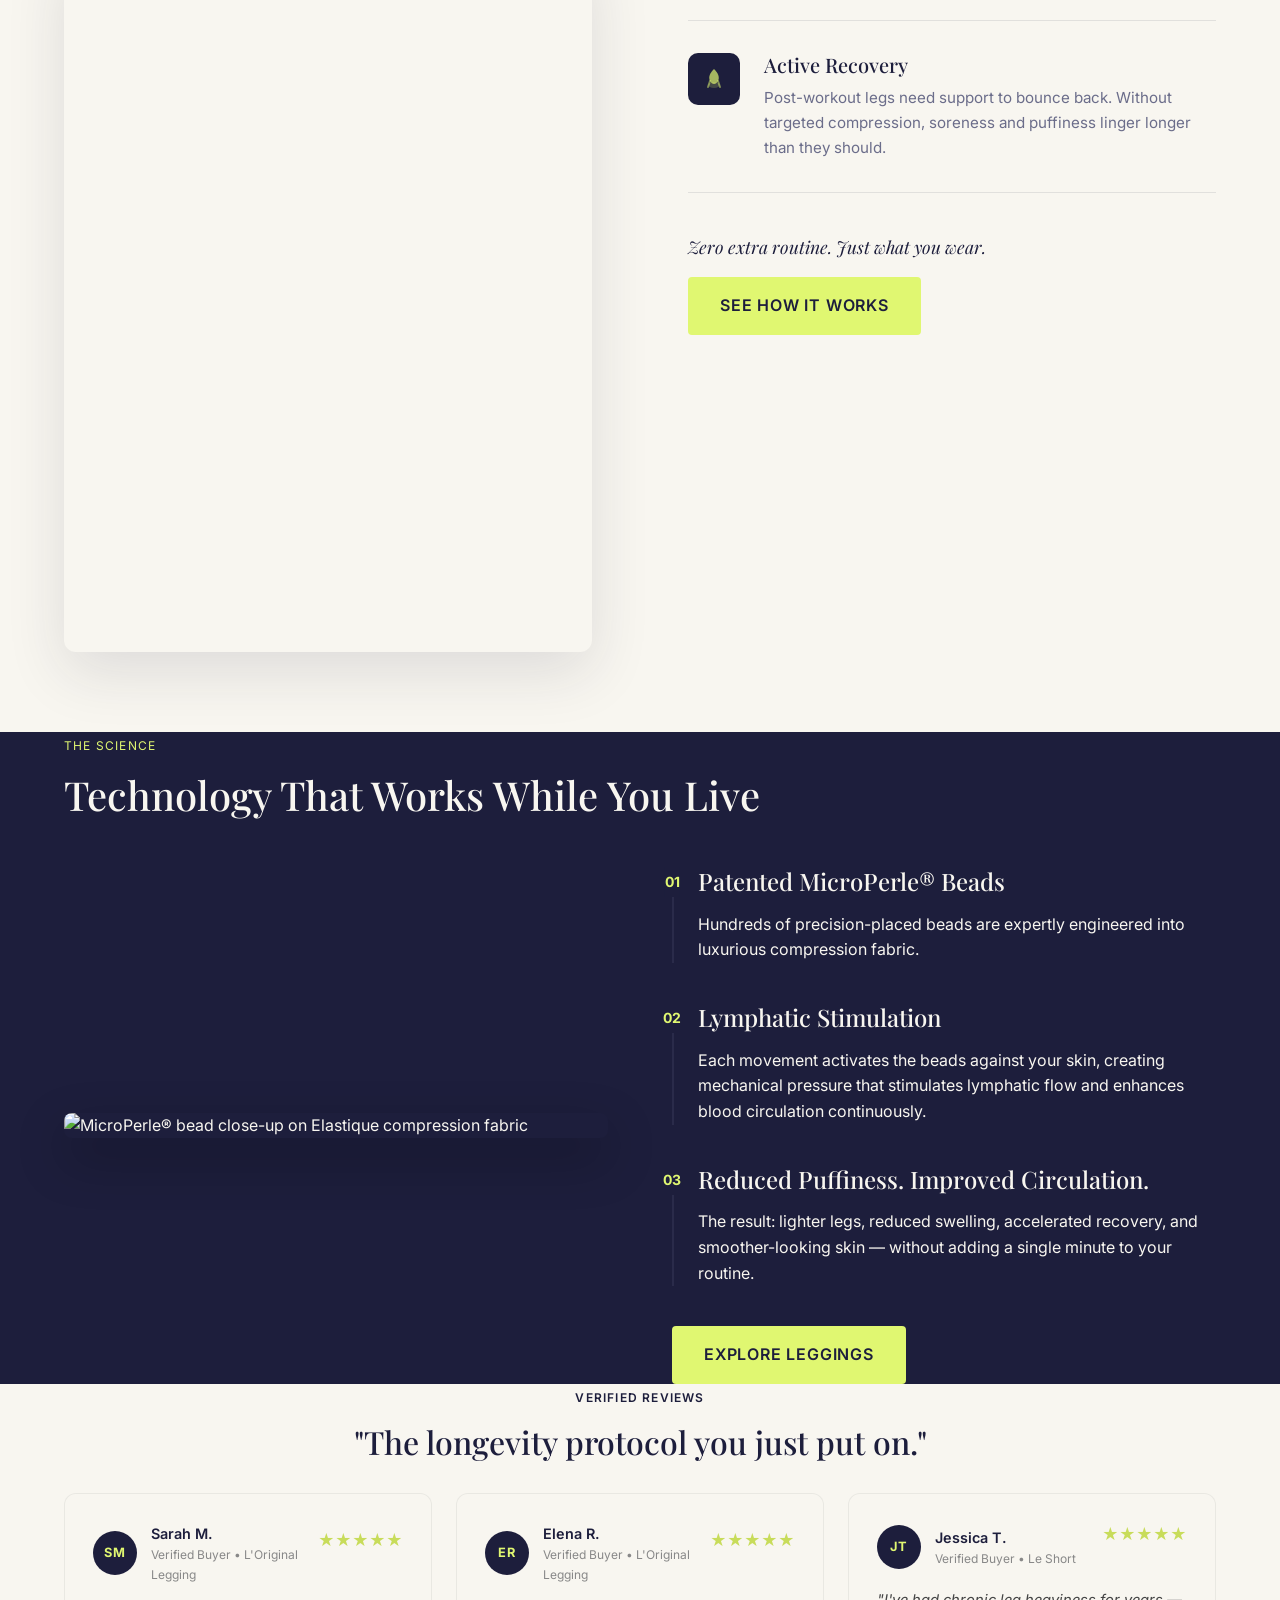
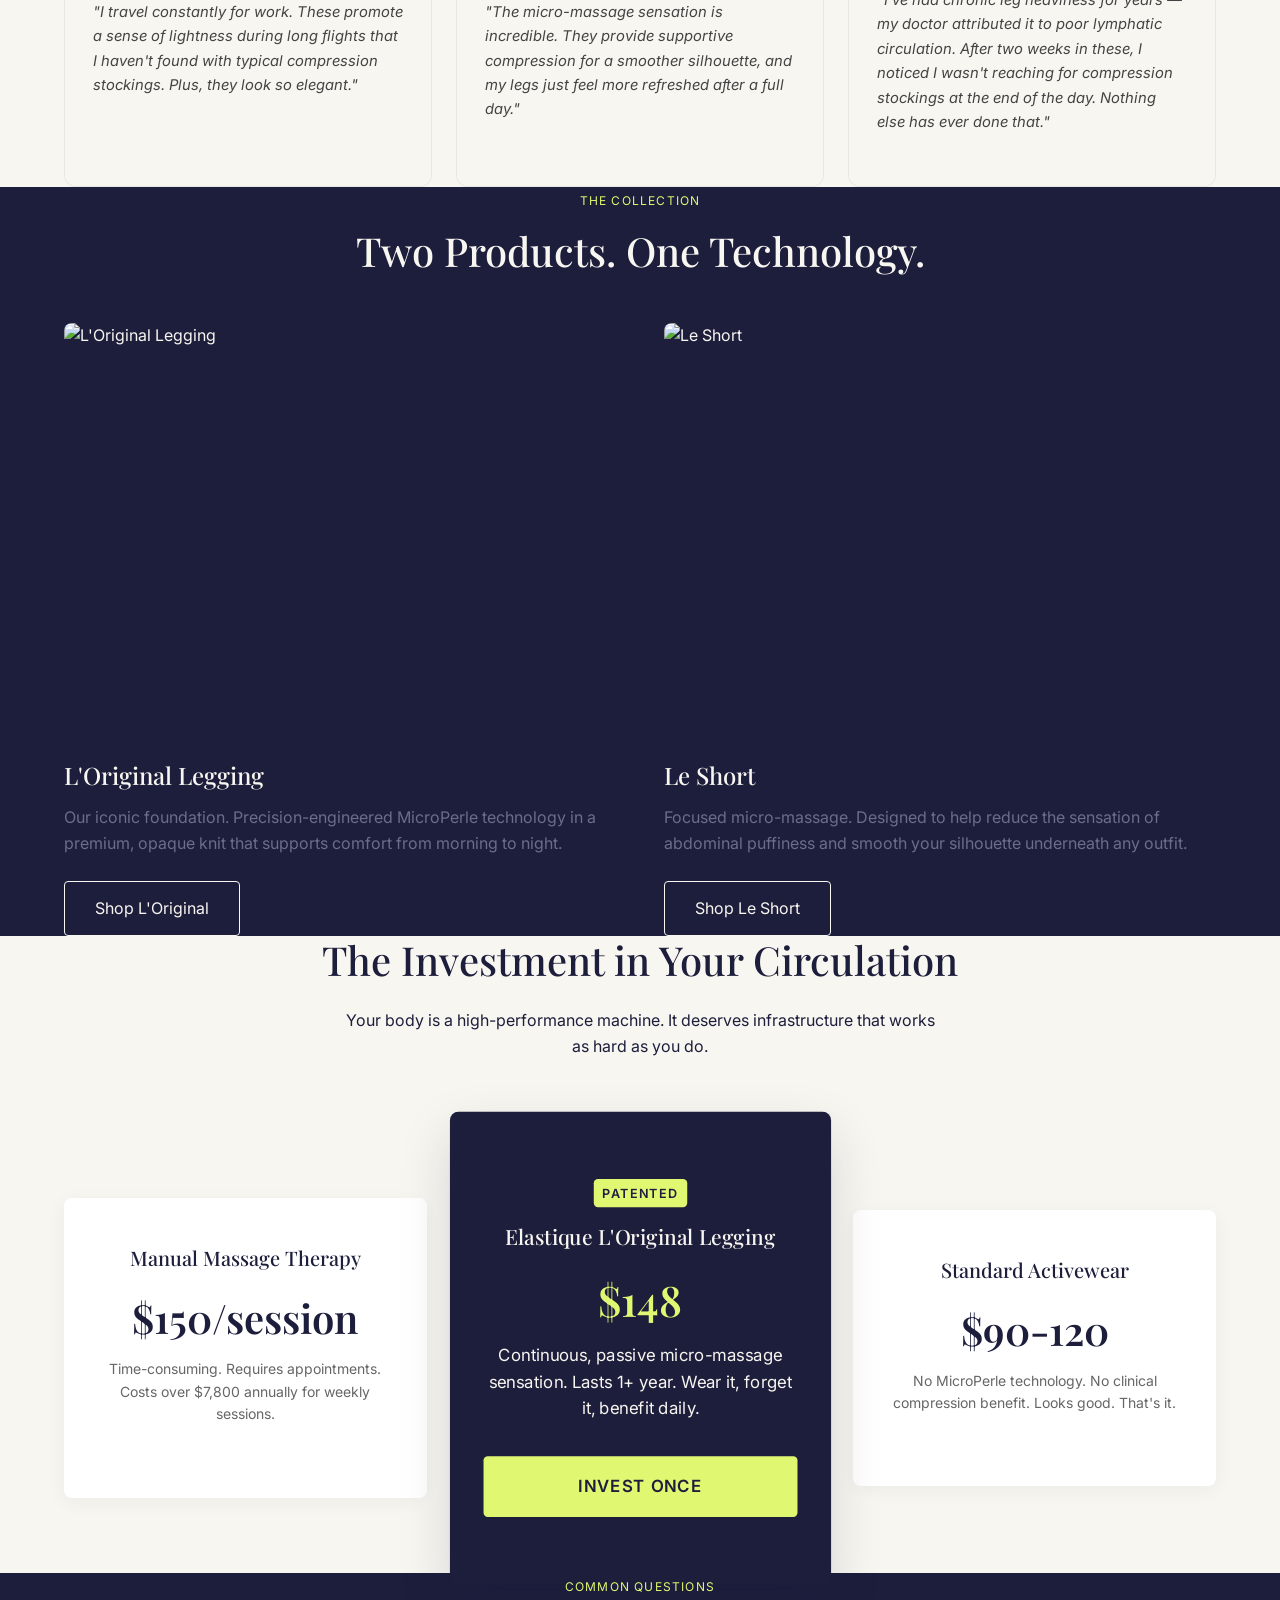
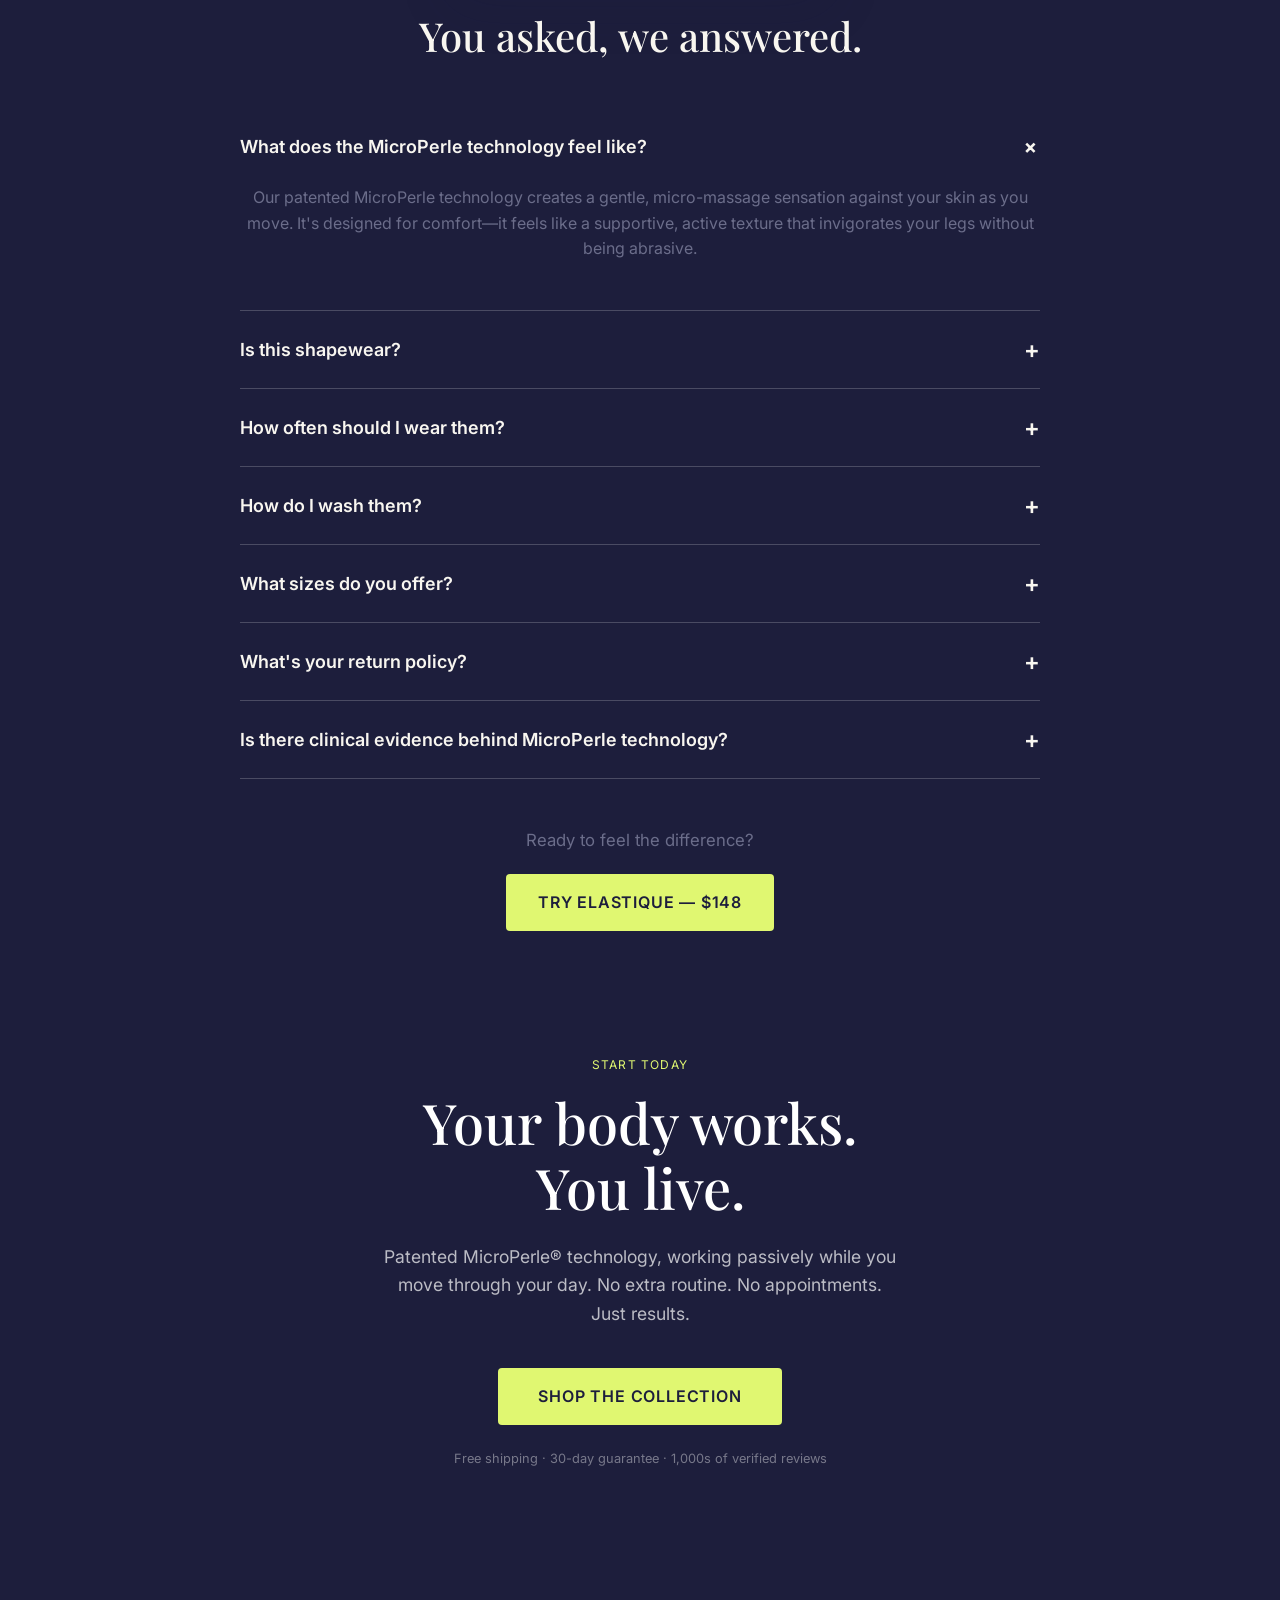
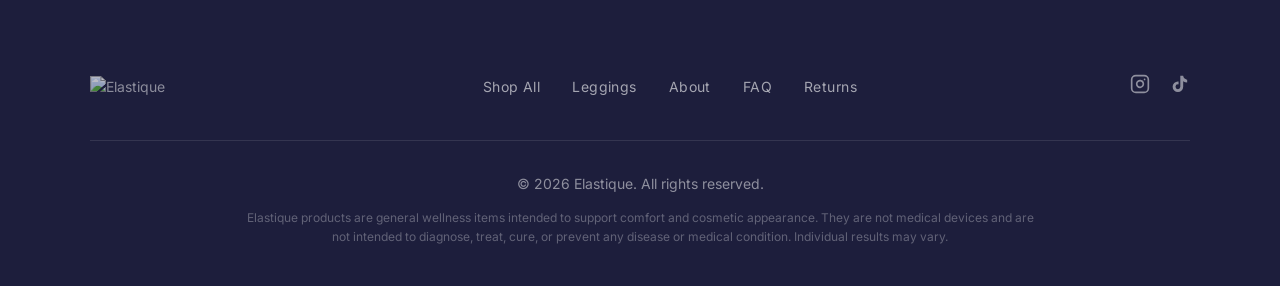
==== commit a4b96250: "feat: add hero pull-quote trust strip for bounce rate — Katherine L. skeptic-to-believer quote" ====
--- a/brand-intro/index.html
+++ b/brand-intro/index.html
@@ -41,6 +41,25 @@
     </div>
   </section>
 
+  <!-- TRUST STRIP / PULL QUOTE -->
+  <section class="trust-strip">
+    <div class="container">
+      <div class="trust-quote fade-up">
+        <svg class="quote-mark" width="48" height="36" viewBox="0 0 48 36" fill="none" xmlns="http://www.w3.org/2000/svg"><path d="M0 36V22.5C0 9.9 7.8 2.7 23.4 0l2.4 4.2C16.8 6 12 10.5 11.4 18H21V36H0ZM27 36V22.5C27 9.9 34.8 2.7 50.4 0l2.4 4.2C43.8 6 39 10.5 38.4 18H48V36H27Z" fill="var(--chartreuse)" opacity="0.3"/></svg>
+        <blockquote>
+          I was skeptical. I've tried every compression brand on the market. Two hours into my first wear, my legs felt like I'd had a lymphatic massage. I've worn them every day for three months.
+        </blockquote>
+        <div class="trust-attribution">
+          <div class="trust-avatar">KL</div>
+          <div>
+            <p class="trust-name">Katherine L.</p>
+            <p class="trust-meta">Verified Buyer &nbsp;&bull;&nbsp; L'Original Legging &nbsp;&bull;&nbsp; ★★★★★</p>
+          </div>
+        </div>
+      </div>
+    </div>
+  </section>
+
   <!-- PROBLEM SECTION -->
   <section class="problem section-light">
     <div class="container">
@@ -172,7 +191,7 @@
             </div>
             <p class="review-stars">★★★★★</p>
           </div>
-          <p class="review-body">"Technology disguised as fashion. I wear them under my work clothes every day — I've noticed my legs aren't swollen by 3pm anymore. Game changer."</p>
+          <p class="review-body">"I've had chronic leg heaviness for years — my doctor attributed it to poor lymphatic circulation. After two weeks in these, I noticed I wasn't reaching for compression stockings at the end of the day. Nothing else has ever done that."</p>
         </div>
       </div>
     </div>
--- a/brand-intro/brand-intro.css
+++ b/brand-intro/brand-intro.css
@@ -567,7 +567,72 @@
   line-height: 1.6;
 }
 
+/* Trust Strip — pull quote immediately below hero */
+.trust-strip {
+  background: var(--cream);
+  padding: 60px 24px;
+  border-bottom: 1px solid rgba(0,0,0,0.07);
+}
+
+.trust-quote {
+  max-width: 780px;
+  margin: 0 auto;
+  text-align: center;
+  position: relative;
+}
+
+.quote-mark {
+  display: block;
+  margin: 0 auto 1.5rem;
+}
+
+.trust-quote blockquote {
+  font-family: 'Playfair Display', serif;
+  font-size: 1.5rem;
+  font-style: italic;
+  line-height: 1.65;
+  color: var(--midnight);
+  margin: 0 0 2rem;
+  quotes: none;
+}
+
+.trust-attribution {
+  display: flex;
+  align-items: center;
+  justify-content: center;
+  gap: 1rem;
+}
+
+.trust-avatar {
+  width: 48px;
+  height: 48px;
+  border-radius: 50%;
+  background: var(--midnight);
+  color: var(--chartreuse);
+  font-weight: 700;
+  font-size: 0.82rem;
+  display: flex;
+  align-items: center;
+  justify-content: center;
+  letter-spacing: 0.05em;
+  flex-shrink: 0;
+}
+
+.trust-name {
+  font-weight: 600;
+  font-size: 0.95rem;
+  color: var(--midnight);
+  margin: 0 0 0.2rem;
+}
+
+.trust-meta {
+  font-size: 0.8rem;
+  color: #888;
+  margin: 0;
+}
+
 /* Hero scroll hint */
+
 .hero-scroll-hint {
   position: absolute;
   bottom: 2rem;
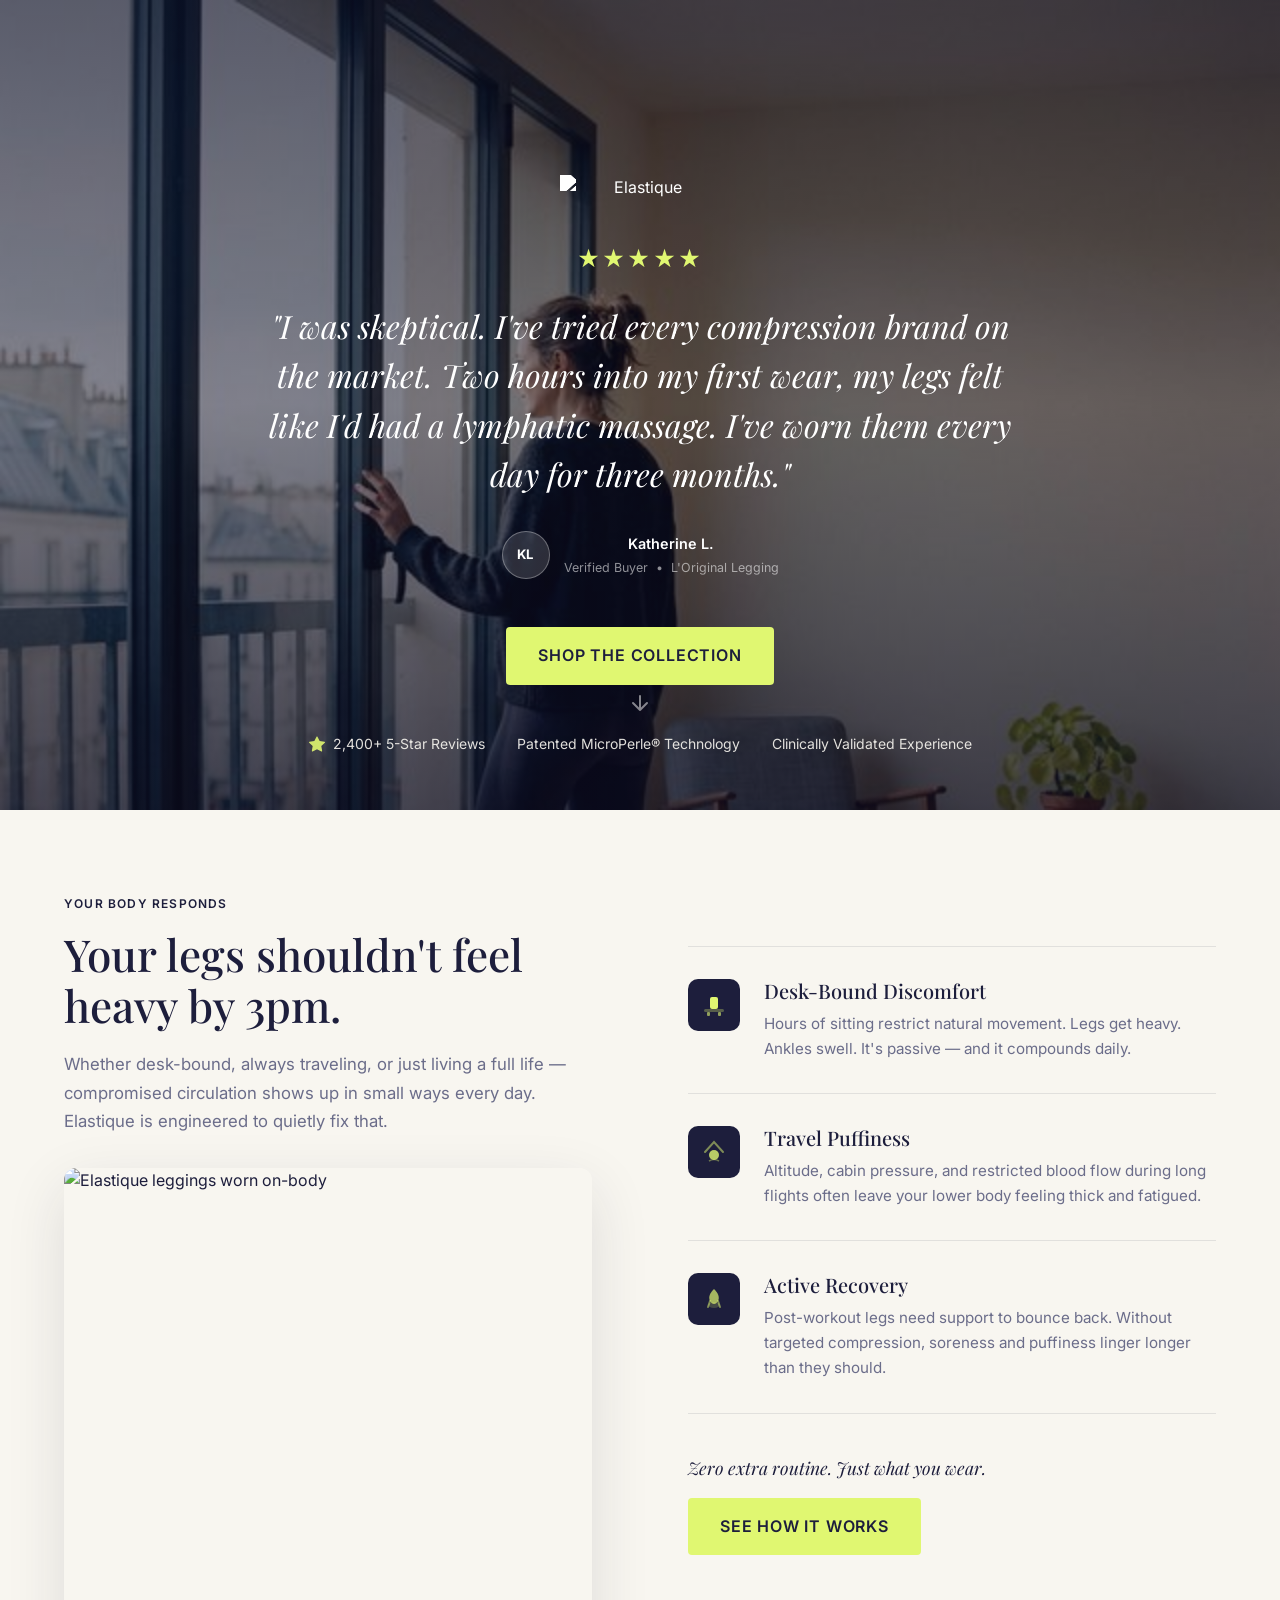
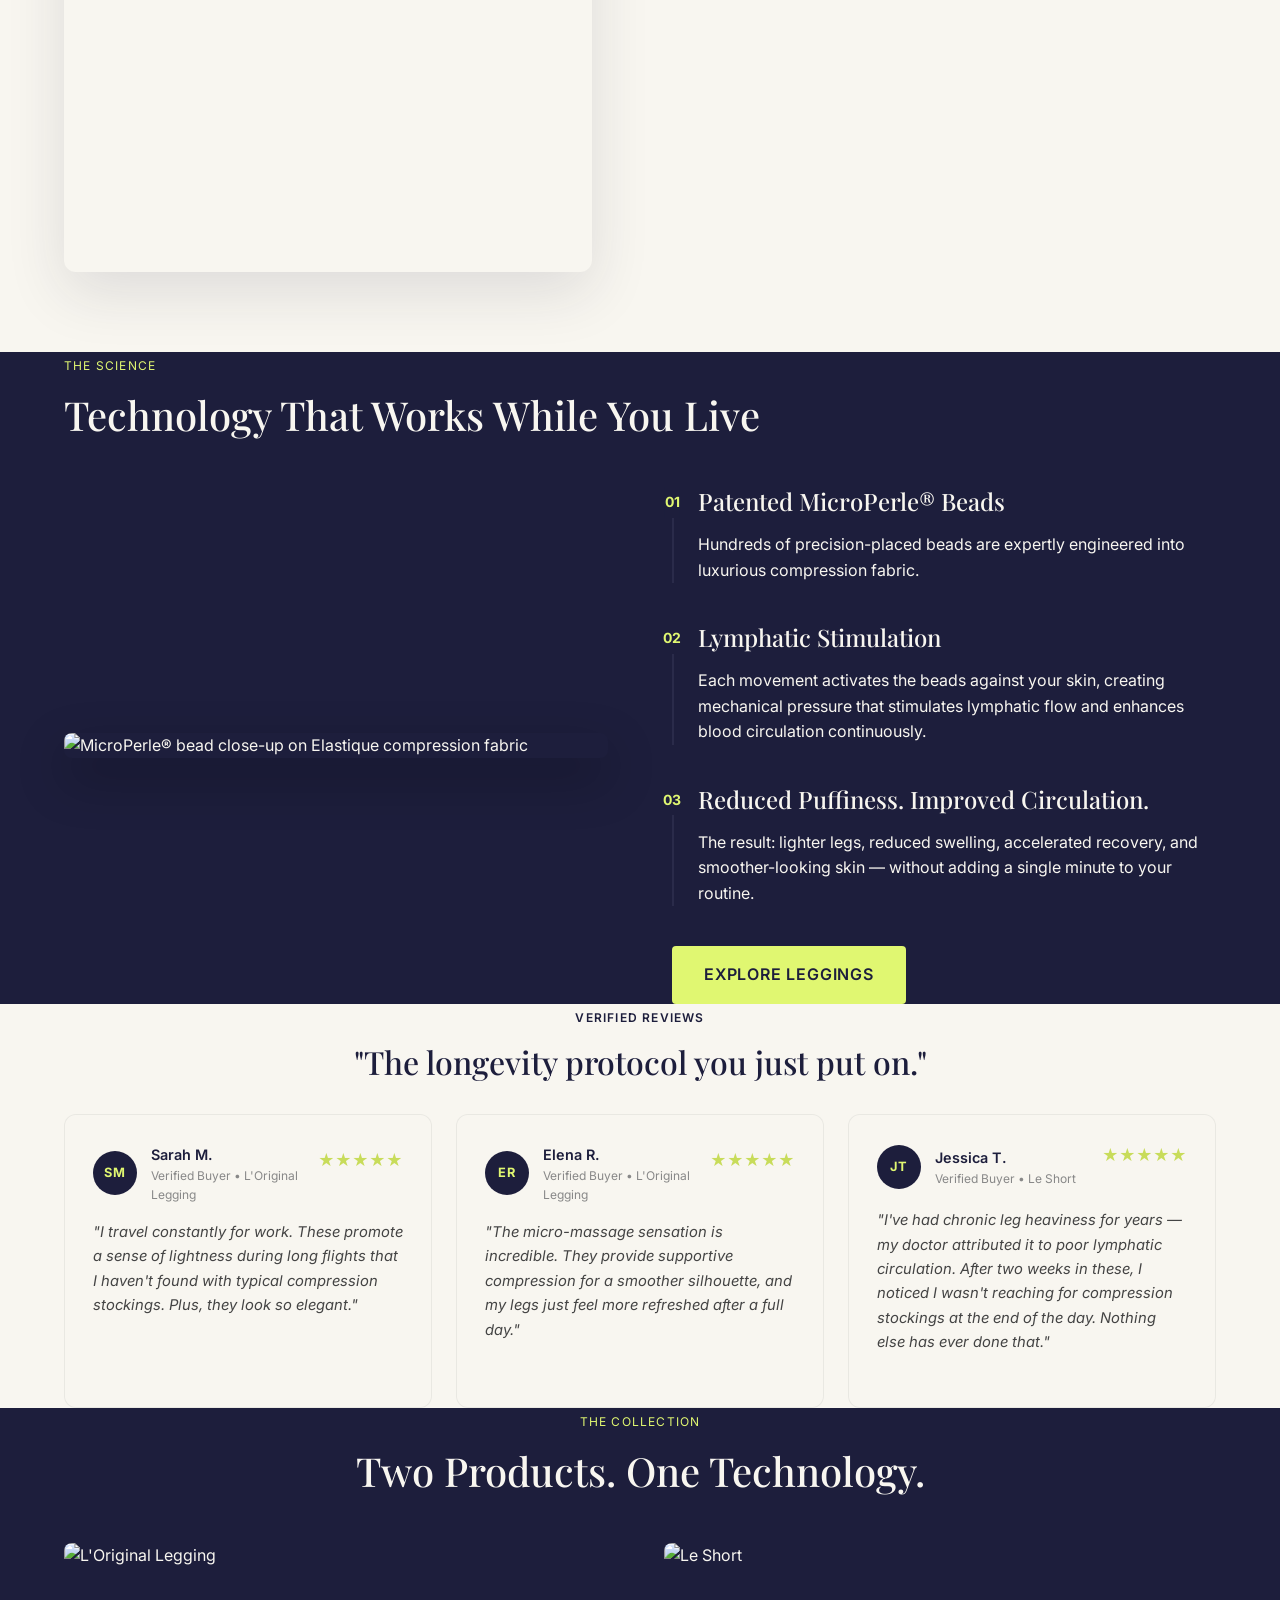
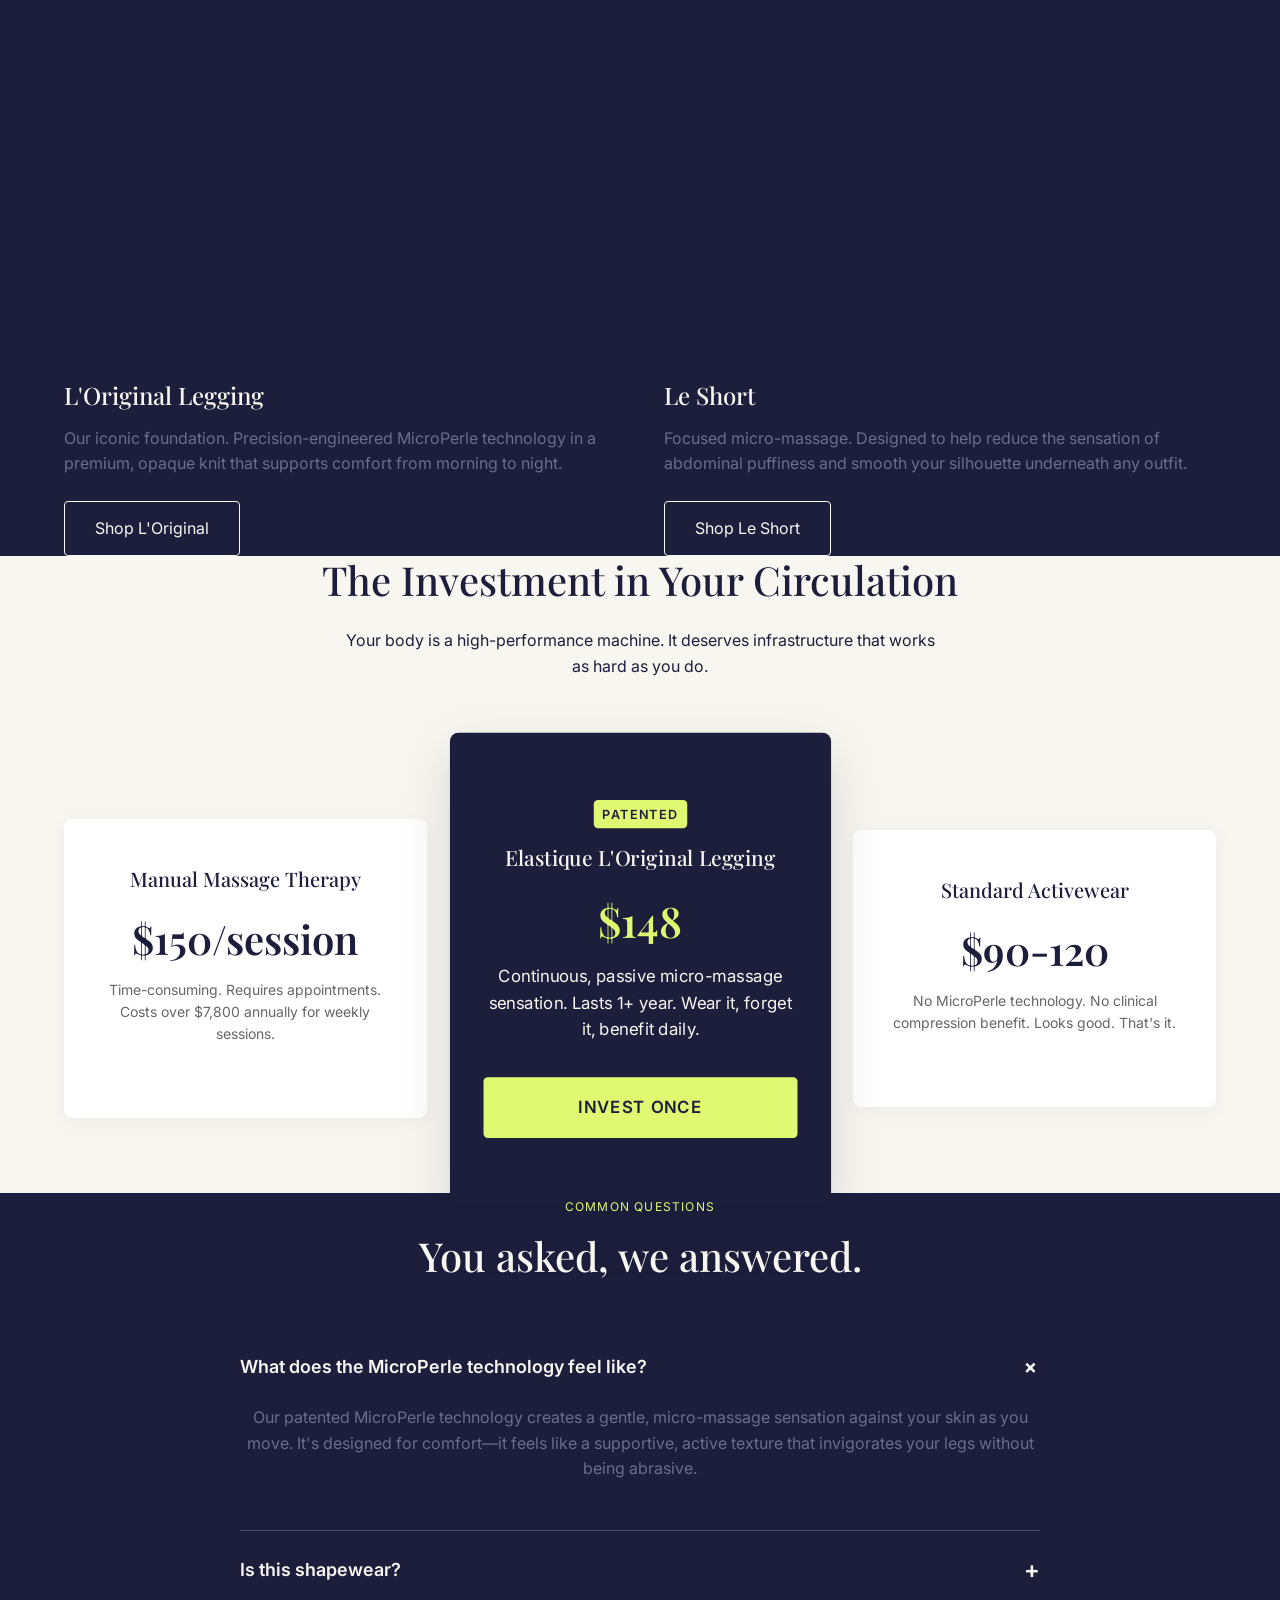
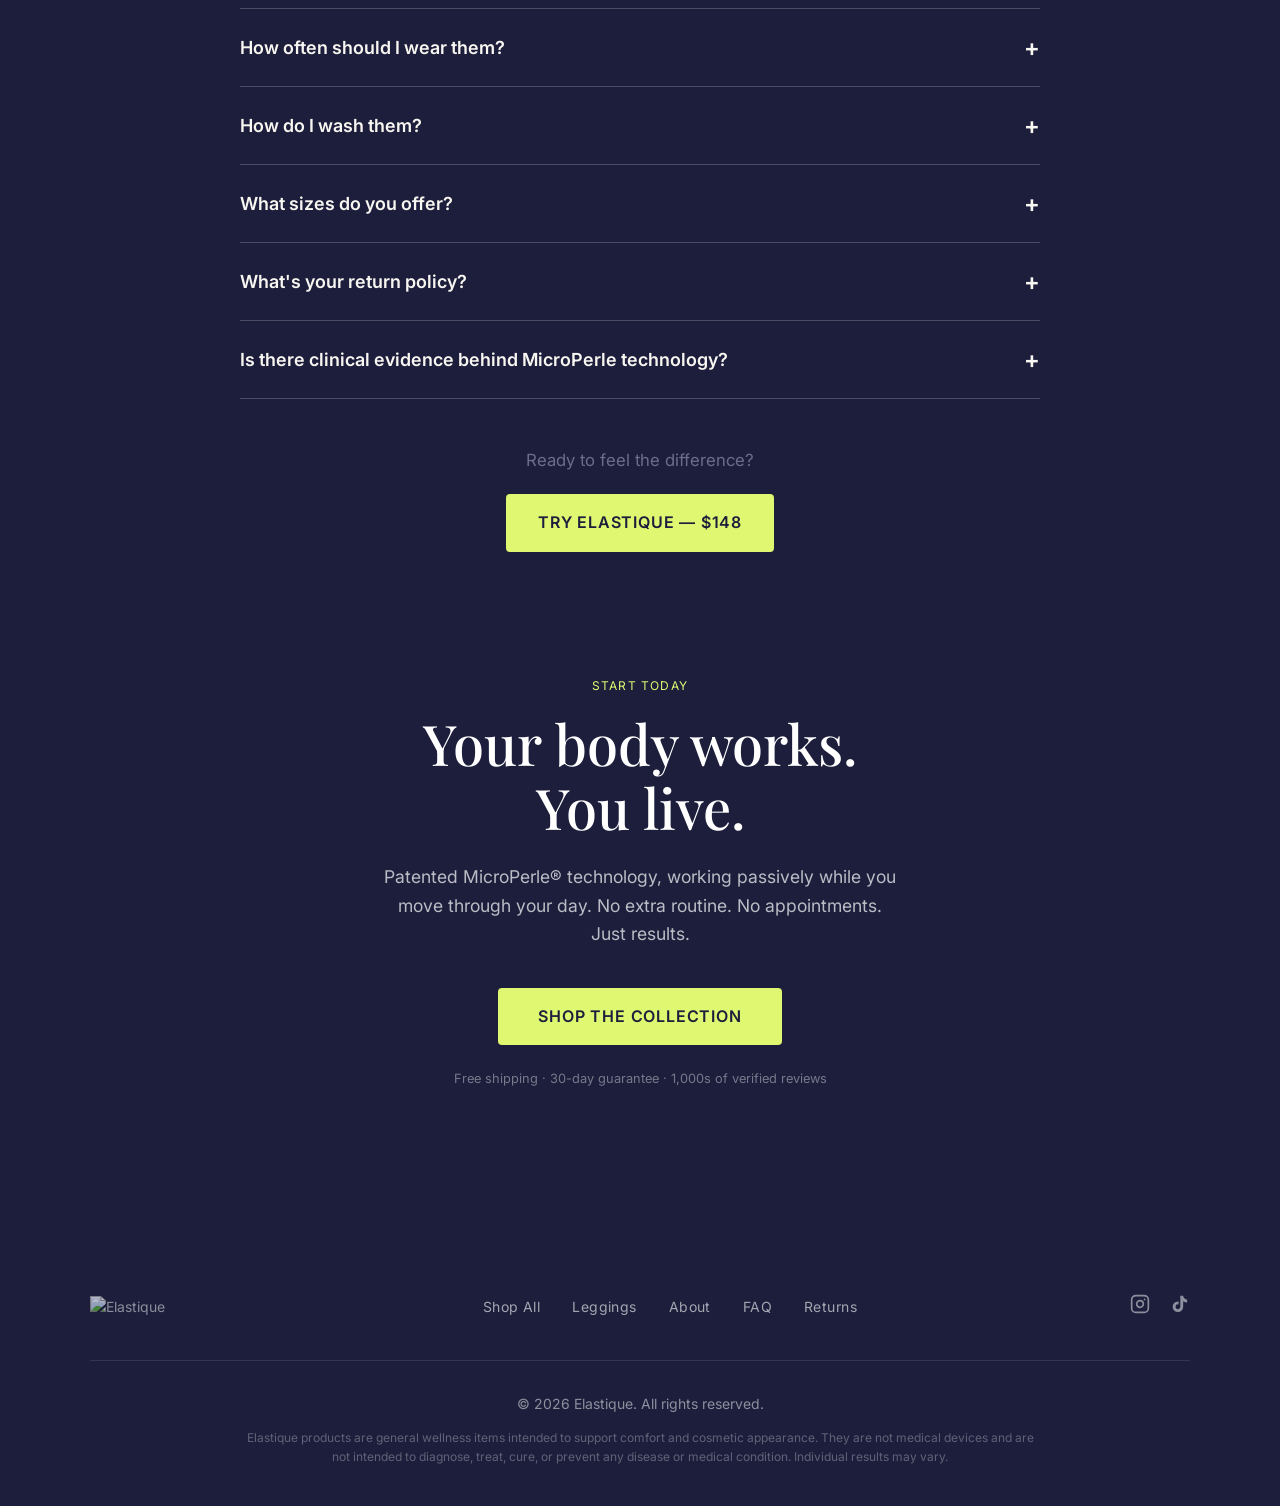
==== commit 292cd7f7: "feat: redesign hero — Katherine quote as star, remove trust strip, quote-led layout" ====
--- a/brand-intro/index.html
+++ b/brand-intro/index.html
@@ -17,18 +17,25 @@
 
   <!-- HERO SECTION -->
   <section class="hero section-dark">
-    <!-- Image will fall back to premium Unsplash image -->
     <img src="hero-bg.jpg" alt="Elastique Wearable Wellness — woman at window in compression leggings" class="hero-bg">
     <div class="hero-overlay"></div>
 
-    <div class="container fade-up">
-      <img src="https://cdn.shopify.com/s/files/1/1886/2193/files/elastique_logo.svg?v=1756493562" alt="Elastique" width="180" style="margin: 0 auto 2rem; display: block; filter: brightness(0) invert(1);">
-      
-      <span class="tag">PATENTED MICROPERLE® TECHNOLOGY</span>
-      <h1>Feel lighter the moment you put them on.</h1>
-      <p class="hero-sub">Hundreds of precision-placed beads woven into luxury compression — stimulating circulation and lymphatic flow with every step, without adding a single minute to your routine.</p>
-      
-      <a href="/collections/all" class="cta-primary" data-cta="hero-shop-all">Shop The Collection</a>
+    <div class="container hero-quote-layout fade-up">
+      <img src="https://cdn.shopify.com/s/files/1/1886/2193/files/elastique_logo.svg?v=1756493562" alt="Elastique" width="160" style="margin: 0 auto 2.5rem; display: block; filter: brightness(0) invert(1);">
+      
+      <p class="hero-stars">★★★★★</p>
+      <blockquote class="hero-blockquote">
+        "I was skeptical. I've tried every compression brand on the market. Two hours into my first wear, my legs felt like I'd had a lymphatic massage. I've worn them every day for three months."
+      </blockquote>
+      <div class="hero-attribution">
+        <div class="trust-avatar">KL</div>
+        <div>
+          <p class="trust-name">Katherine L.</p>
+          <p class="trust-meta">Verified Buyer &nbsp;&bull;&nbsp; L'Original Legging</p>
+        </div>
+      </div>
+
+      <a href="/collections/all" class="cta-primary" style="margin-top: 2.5rem;" data-cta="hero-shop-all">Shop The Collection</a>
       
       <div class="hero-proof">
         <span><svg width="16" height="16" fill="var(--chartreuse)" viewBox="0 0 16 16"><path d="M3.612 15.443c-.386.198-.824-.149-.746-.592l.83-4.73L.173 6.765c-.329-.314-.158-.888.283-.95l4.898-.696L7.538.792c.197-.39.73-.39.927 0l2.184 4.327 4.898.696c.441.062.612.636.282.95l-3.522 3.356.83 4.73c.078.443-.36.79-.746.592L8 13.187l-4.389 2.256z"/></svg> 2,400+ 5-Star Reviews</span>
@@ -37,25 +44,6 @@
       </div>
       <div class="hero-scroll-hint" aria-hidden="true">
         <svg width="24" height="24" viewBox="0 0 24 24" fill="none" stroke="rgba(255,255,255,0.5)" stroke-width="2" stroke-linecap="round" stroke-linejoin="round"><path d="M12 5v14M5 12l7 7 7-7"/></svg>
-      </div>
-    </div>
-  </section>
-
-  <!-- TRUST STRIP / PULL QUOTE -->
-  <section class="trust-strip">
-    <div class="container">
-      <div class="trust-quote fade-up">
-        <svg class="quote-mark" width="48" height="36" viewBox="0 0 48 36" fill="none" xmlns="http://www.w3.org/2000/svg"><path d="M0 36V22.5C0 9.9 7.8 2.7 23.4 0l2.4 4.2C16.8 6 12 10.5 11.4 18H21V36H0ZM27 36V22.5C27 9.9 34.8 2.7 50.4 0l2.4 4.2C43.8 6 39 10.5 38.4 18H48V36H27Z" fill="var(--chartreuse)" opacity="0.3"/></svg>
-        <blockquote>
-          I was skeptical. I've tried every compression brand on the market. Two hours into my first wear, my legs felt like I'd had a lymphatic massage. I've worn them every day for three months.
-        </blockquote>
-        <div class="trust-attribution">
-          <div class="trust-avatar">KL</div>
-          <div>
-            <p class="trust-name">Katherine L.</p>
-            <p class="trust-meta">Verified Buyer &nbsp;&bull;&nbsp; L'Original Legging &nbsp;&bull;&nbsp; ★★★★★</p>
-          </div>
-        </div>
       </div>
     </div>
   </section>
--- a/brand-intro/brand-intro.css
+++ b/brand-intro/brand-intro.css
@@ -727,7 +727,54 @@
 }
 
 
+/* Hero quote-led layout */
+.hero-quote-layout {
+  max-width: 720px;
+}
+
+.hero-stars {
+  font-size: 1.4rem;
+  color: var(--chartreuse);
+  letter-spacing: 0.1em;
+  margin-bottom: 1.5rem;
+}
+
+.hero-blockquote {
+  font-family: 'Playfair Display', serif;
+  font-size: 2rem;
+  font-style: italic;
+  line-height: 1.55;
+  color: #fff;
+  margin: 0 0 2rem;
+  quotes: none;
+}
+
+.hero-attribution {
+  display: flex;
+  align-items: center;
+  justify-content: center;
+  gap: 0.875rem;
+  margin-bottom: 0.5rem;
+}
+
+.hero-attribution .trust-avatar {
+  background: rgba(255,255,255,0.15);
+  border: 1px solid rgba(255,255,255,0.3);
+  color: #fff;
+}
+
+.hero-attribution .trust-name {
+  color: #fff;
+  font-size: 0.9rem;
+}
+
+.hero-attribution .trust-meta {
+  color: rgba(255,255,255,0.55);
+  font-size: 0.78rem;
+}
+
 .hero h1 { font-size: 4rem; }
+
 
 /* Responsive break points */
 @media (max-width: 1024px) {
@@ -738,6 +785,8 @@
 @media (max-width: 768px) {
   .hero h1 { font-size: 2.5rem; }
   .hero-sub { font-size: 1.125rem; }
+  .hero-blockquote { font-size: 1.35rem; }
+  .hero-attribution { flex-direction: column; gap: 0.5rem; }
   .hero-proof { flex-direction: column; gap: 1rem; align-items: center; text-align: center; }
   
   .problem-editorial { grid-template-columns: 1fr; gap: 2.5rem; }
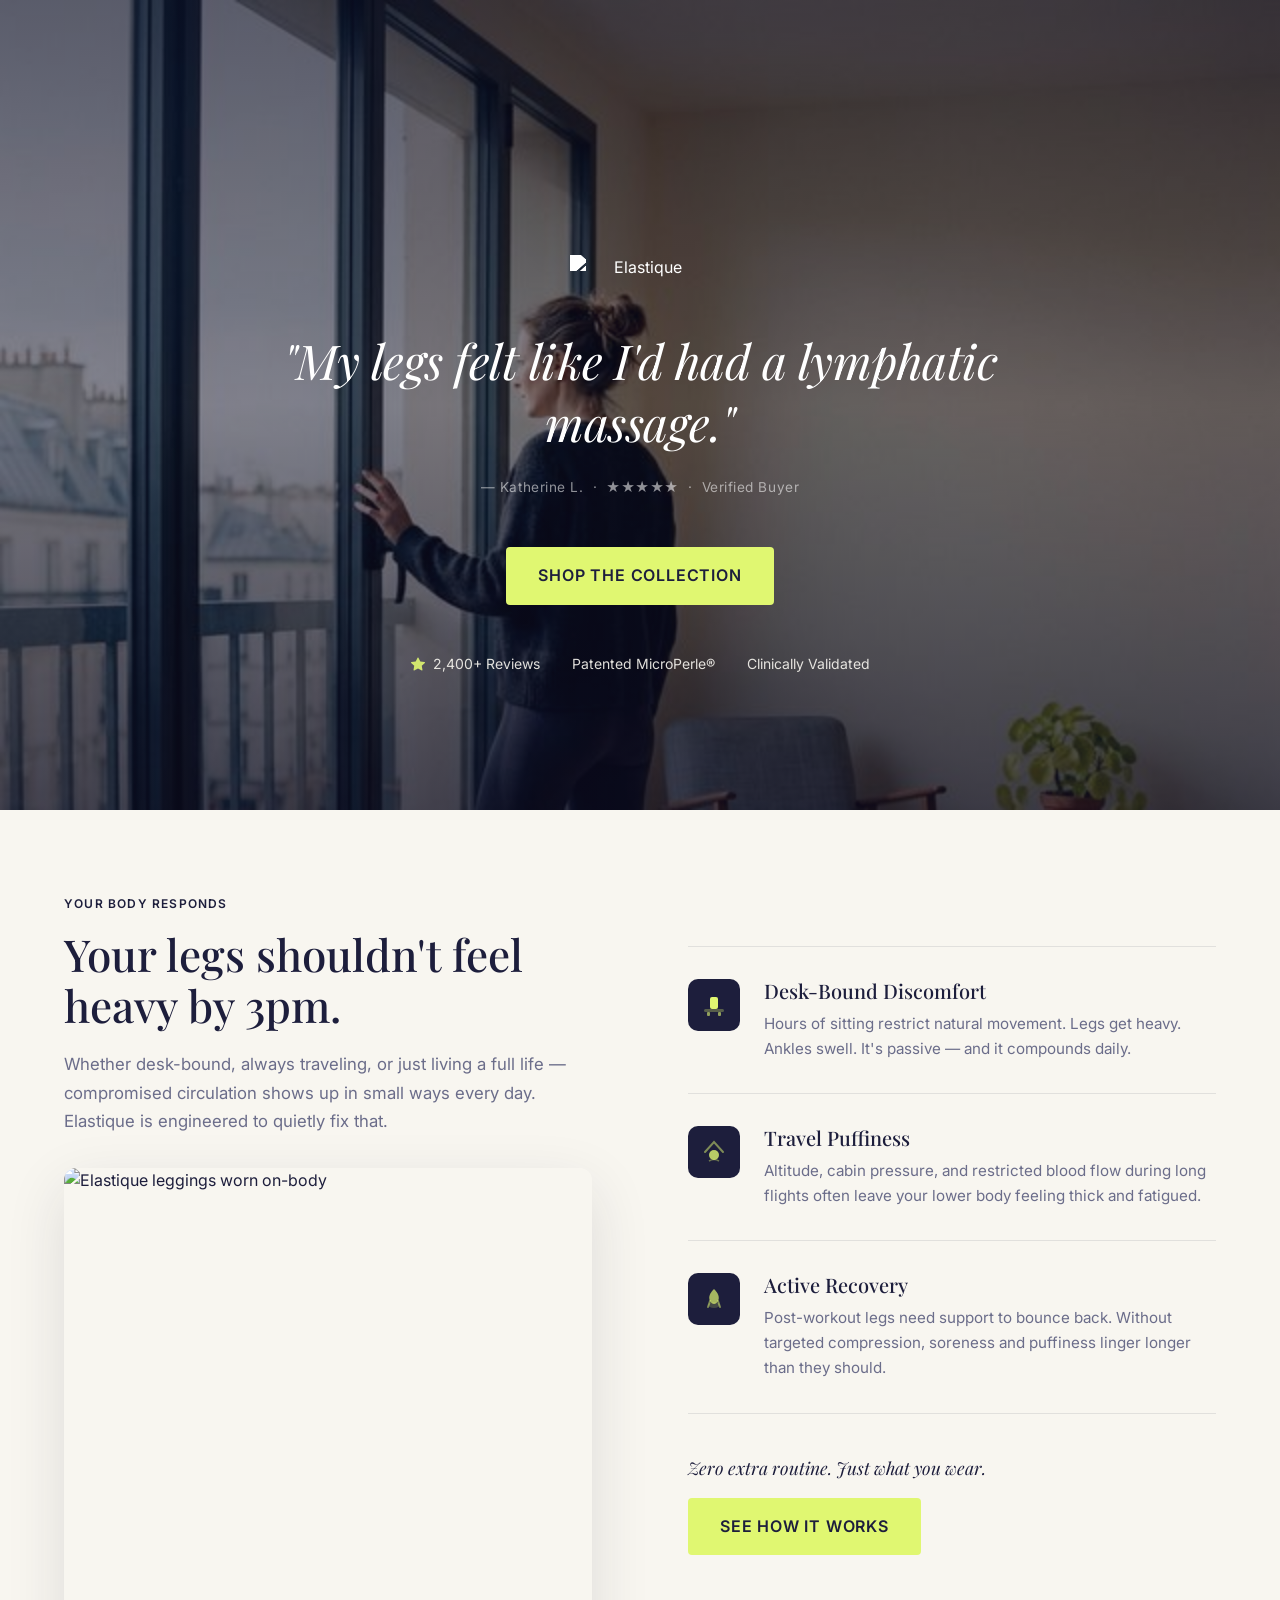
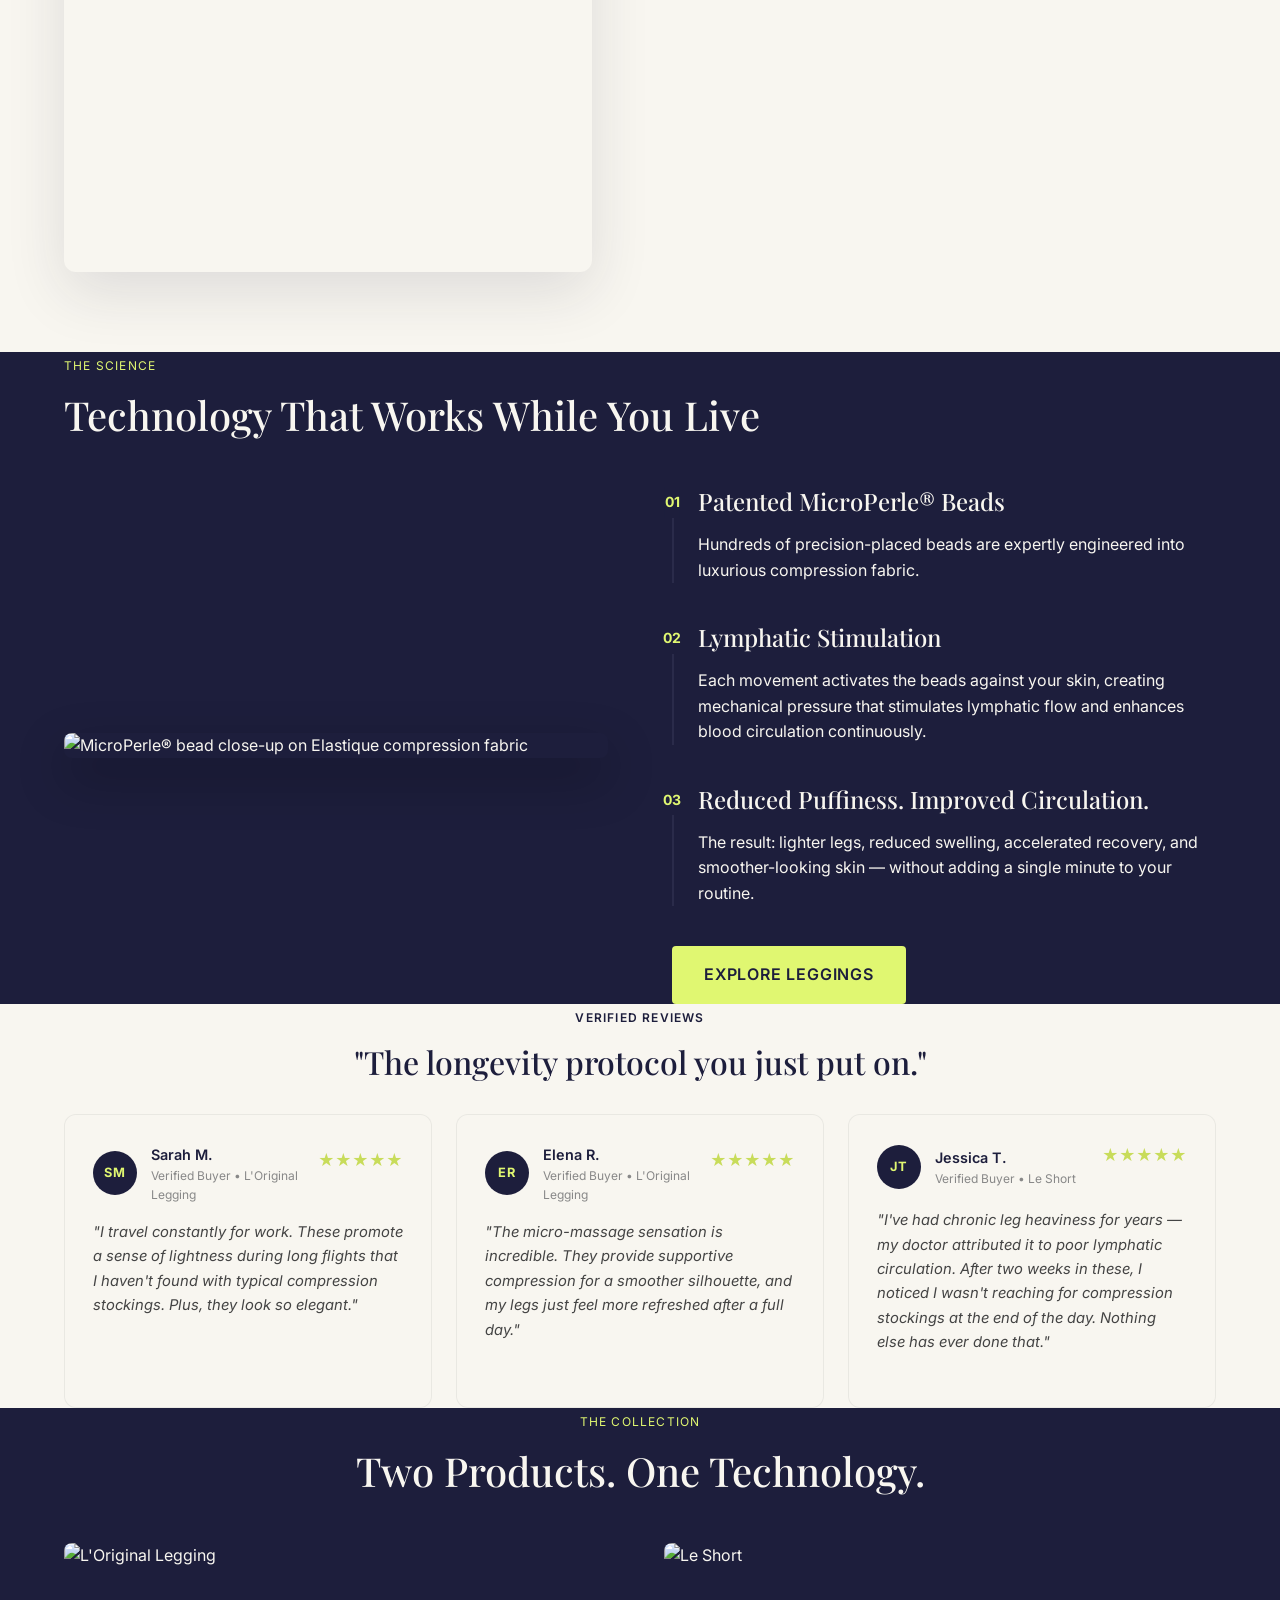
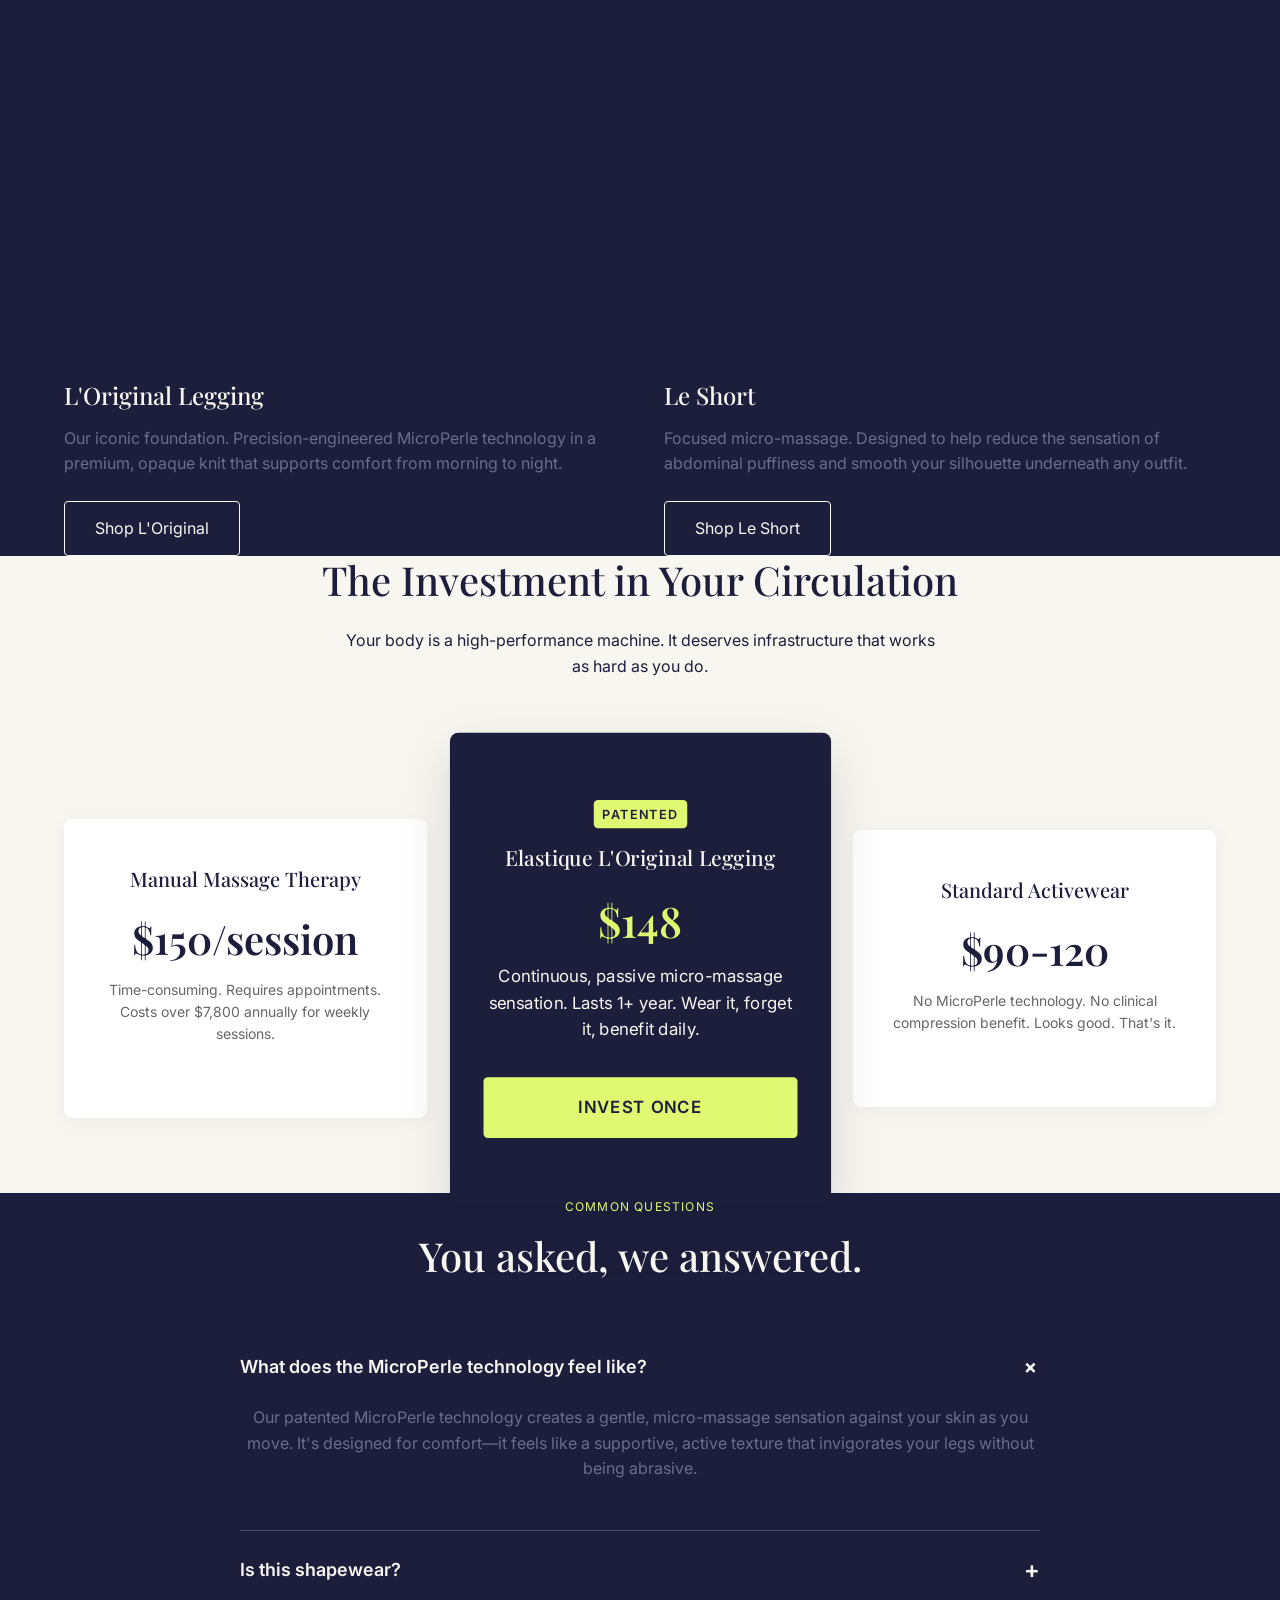
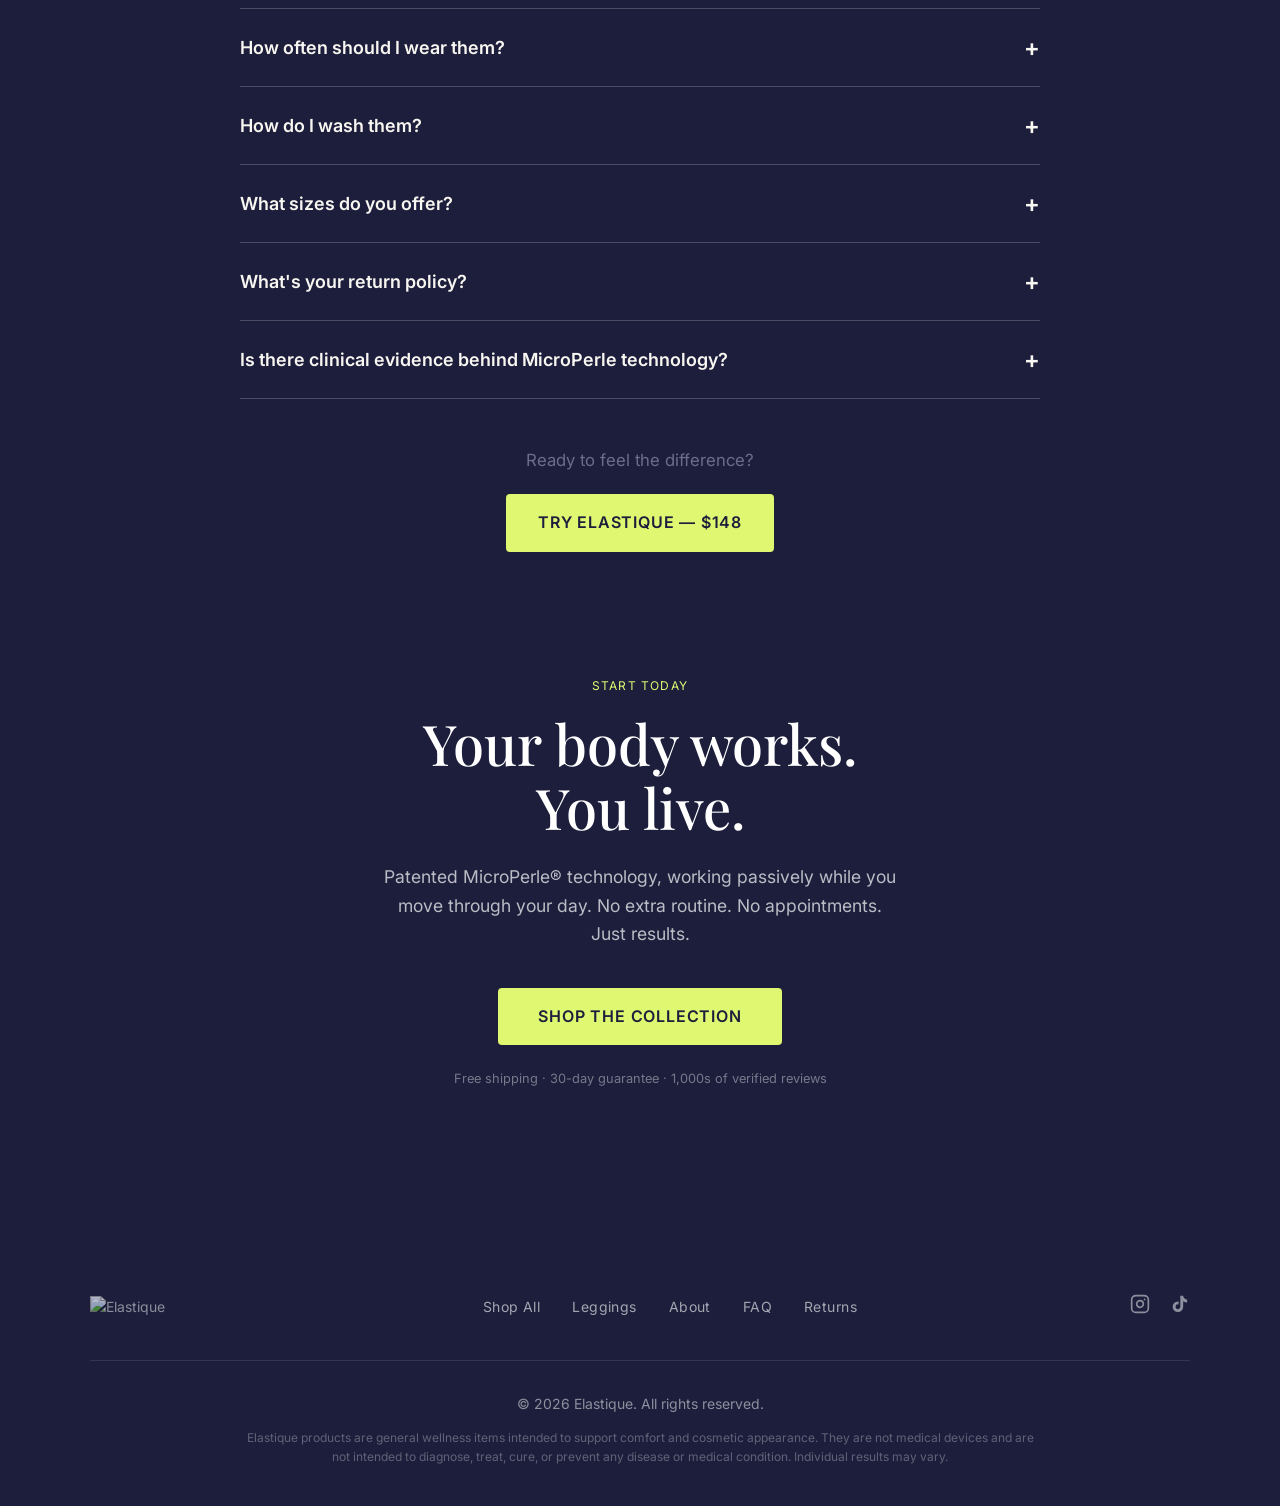
==== commit 66c0c68e: "feat: simplify hero to single quote — 'My legs felt like I'd had a lymphatic massage.'" ====
--- a/brand-intro/index.html
+++ b/brand-intro/index.html
@@ -17,33 +17,24 @@
 
   <!-- HERO SECTION -->
   <section class="hero section-dark">
-    <img src="hero-bg.jpg" alt="Elastique Wearable Wellness — woman at window in compression leggings" class="hero-bg">
+    <img src="hero-bg.jpg" alt="Elastique — woman in compression leggings" class="hero-bg">
     <div class="hero-overlay"></div>
 
     <div class="container hero-quote-layout fade-up">
-      <img src="https://cdn.shopify.com/s/files/1/1886/2193/files/elastique_logo.svg?v=1756493562" alt="Elastique" width="160" style="margin: 0 auto 2.5rem; display: block; filter: brightness(0) invert(1);">
-      
-      <p class="hero-stars">★★★★★</p>
+      <img src="https://cdn.shopify.com/s/files/1/1886/2193/files/elastique_logo.svg?v=1756493562" alt="Elastique" width="140" style="margin: 0 auto 3rem; display: block; filter: brightness(0) invert(1);">
+
       <blockquote class="hero-blockquote">
-        "I was skeptical. I've tried every compression brand on the market. Two hours into my first wear, my legs felt like I'd had a lymphatic massage. I've worn them every day for three months."
+        "My legs felt like I'd had a lymphatic massage."
       </blockquote>
-      <div class="hero-attribution">
-        <div class="trust-avatar">KL</div>
-        <div>
-          <p class="trust-name">Katherine L.</p>
-          <p class="trust-meta">Verified Buyer &nbsp;&bull;&nbsp; L'Original Legging</p>
-        </div>
-      </div>
-
-      <a href="/collections/all" class="cta-primary" style="margin-top: 2.5rem;" data-cta="hero-shop-all">Shop The Collection</a>
-      
+
+      <p class="hero-whisper">— Katherine L. &nbsp;·&nbsp; ★★★★★ &nbsp;·&nbsp; Verified Buyer</p>
+
+      <a href="/collections/all" class="cta-primary hero-cta" data-cta="hero-shop-all">Shop The Collection</a>
+
       <div class="hero-proof">
-        <span><svg width="16" height="16" fill="var(--chartreuse)" viewBox="0 0 16 16"><path d="M3.612 15.443c-.386.198-.824-.149-.746-.592l.83-4.73L.173 6.765c-.329-.314-.158-.888.283-.95l4.898-.696L7.538.792c.197-.39.73-.39.927 0l2.184 4.327 4.898.696c.441.062.612.636.282.95l-3.522 3.356.83 4.73c.078.443-.36.79-.746.592L8 13.187l-4.389 2.256z"/></svg> 2,400+ 5-Star Reviews</span>
-        <span>Patented MicroPerle® Technology</span>
-        <span>Clinically Validated Experience</span>
-      </div>
-      <div class="hero-scroll-hint" aria-hidden="true">
-        <svg width="24" height="24" viewBox="0 0 24 24" fill="none" stroke="rgba(255,255,255,0.5)" stroke-width="2" stroke-linecap="round" stroke-linejoin="round"><path d="M12 5v14M5 12l7 7 7-7"/></svg>
+        <span><svg width="14" height="14" fill="var(--chartreuse)" viewBox="0 0 16 16"><path d="M3.612 15.443c-.386.198-.824-.149-.746-.592l.83-4.73L.173 6.765c-.329-.314-.158-.888.283-.95l4.898-.696L7.538.792c.197-.39.73-.39.927 0l2.184 4.327 4.898.696c.441.062.612.636.282.95l-3.522 3.356.83 4.73c.078.443-.36.79-.746.592L8 13.187l-4.389 2.256z"/></svg> 2,400+ Reviews</span>
+        <span>Patented MicroPerle®</span>
+        <span>Clinically Validated</span>
       </div>
     </div>
   </section>
--- a/brand-intro/brand-intro.css
+++ b/brand-intro/brand-intro.css
@@ -729,48 +729,29 @@
 
 /* Hero quote-led layout */
 .hero-quote-layout {
-  max-width: 720px;
-}
-
-.hero-stars {
-  font-size: 1.4rem;
-  color: var(--chartreuse);
-  letter-spacing: 0.1em;
-  margin-bottom: 1.5rem;
+  max-width: 760px;
 }
 
 .hero-blockquote {
   font-family: 'Playfair Display', serif;
-  font-size: 2rem;
+  font-size: 3rem;
   font-style: italic;
-  line-height: 1.55;
+  line-height: 1.3;
   color: #fff;
-  margin: 0 0 2rem;
+  margin: 0 0 1.5rem;
   quotes: none;
-}
-
-.hero-attribution {
-  display: flex;
-  align-items: center;
-  justify-content: center;
-  gap: 0.875rem;
-  margin-bottom: 0.5rem;
-}
-
-.hero-attribution .trust-avatar {
-  background: rgba(255,255,255,0.15);
-  border: 1px solid rgba(255,255,255,0.3);
-  color: #fff;
-}
-
-.hero-attribution .trust-name {
-  color: #fff;
-  font-size: 0.9rem;
-}
-
-.hero-attribution .trust-meta {
+  letter-spacing: -0.01em;
+}
+
+.hero-whisper {
+  font-size: 0.85rem;
   color: rgba(255,255,255,0.55);
-  font-size: 0.78rem;
+  letter-spacing: 0.04em;
+  margin-bottom: 0;
+}
+
+.hero-cta {
+  margin-top: 3rem;
 }
 
 .hero h1 { font-size: 4rem; }
@@ -785,8 +766,7 @@
 @media (max-width: 768px) {
   .hero h1 { font-size: 2.5rem; }
   .hero-sub { font-size: 1.125rem; }
-  .hero-blockquote { font-size: 1.35rem; }
-  .hero-attribution { flex-direction: column; gap: 0.5rem; }
+  .hero-blockquote { font-size: 2rem; }
   .hero-proof { flex-direction: column; gap: 1rem; align-items: center; text-align: center; }
   
   .problem-editorial { grid-template-columns: 1fr; gap: 2.5rem; }
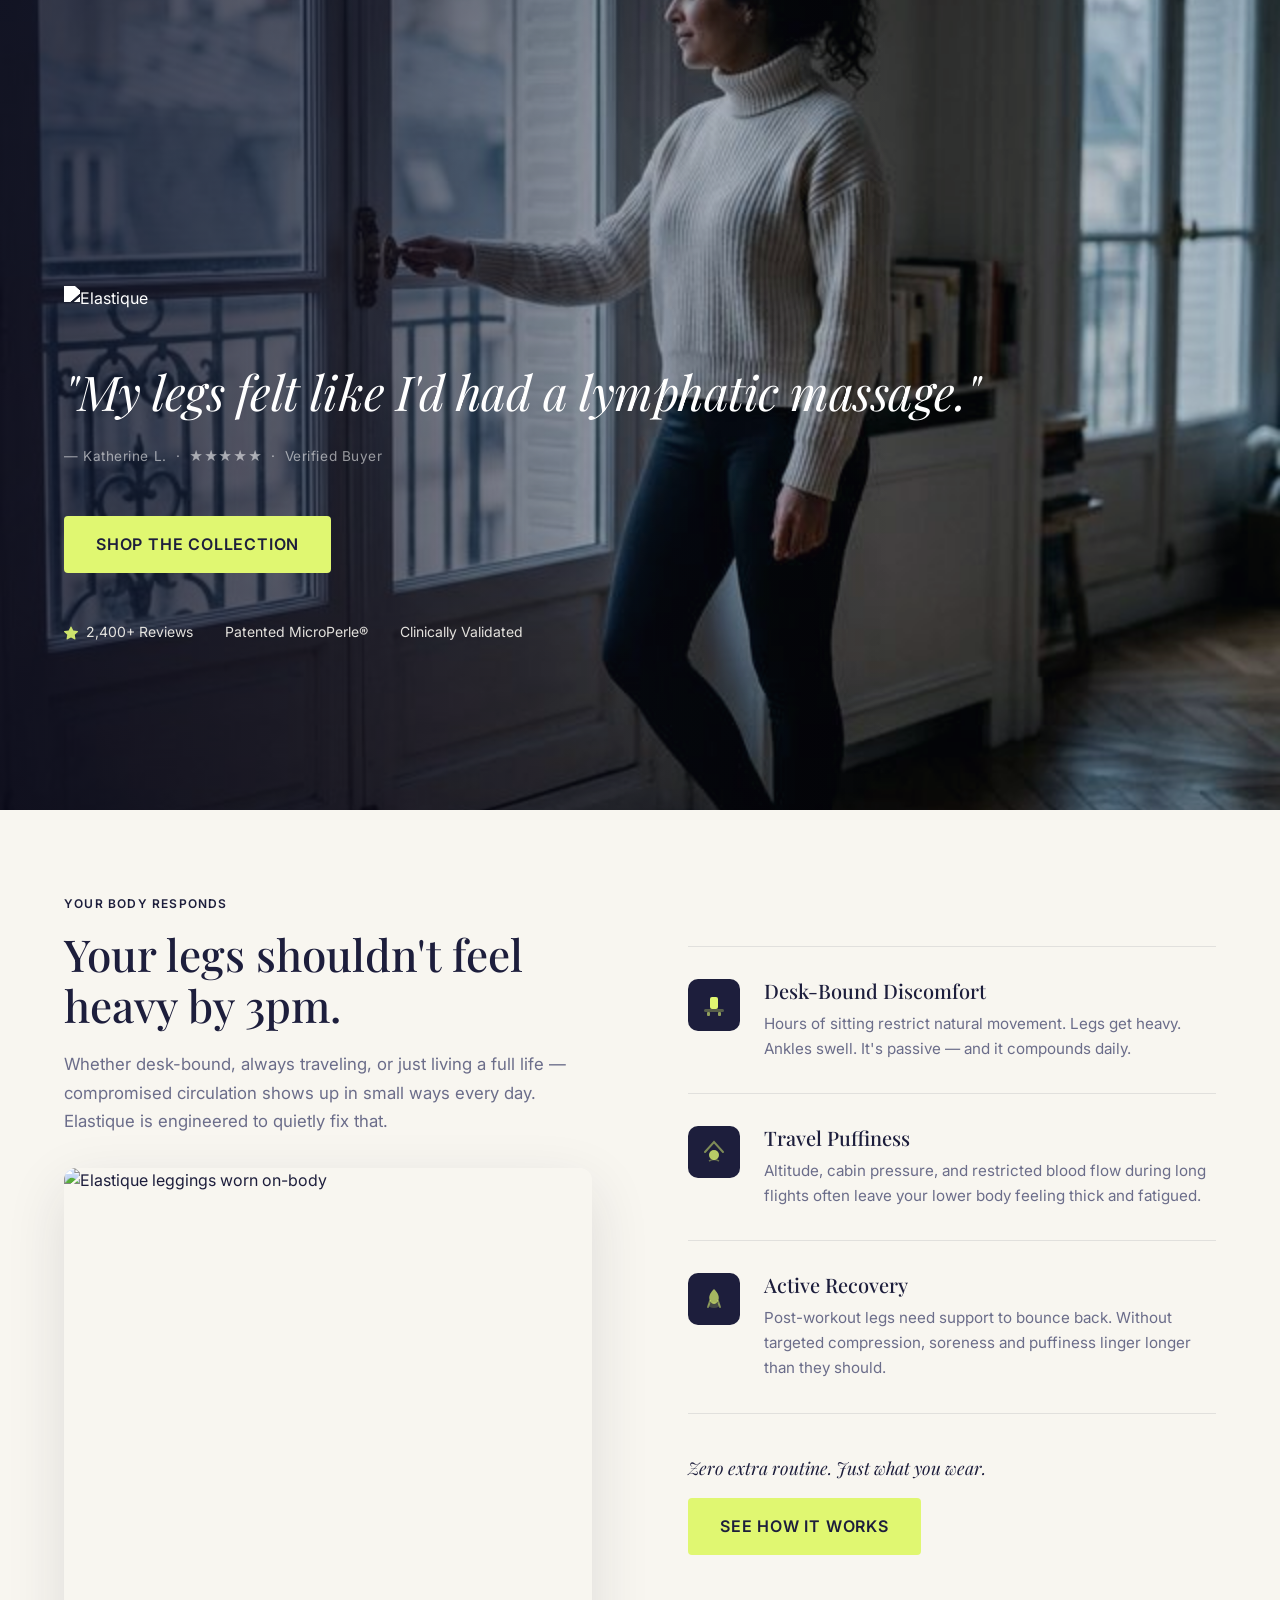
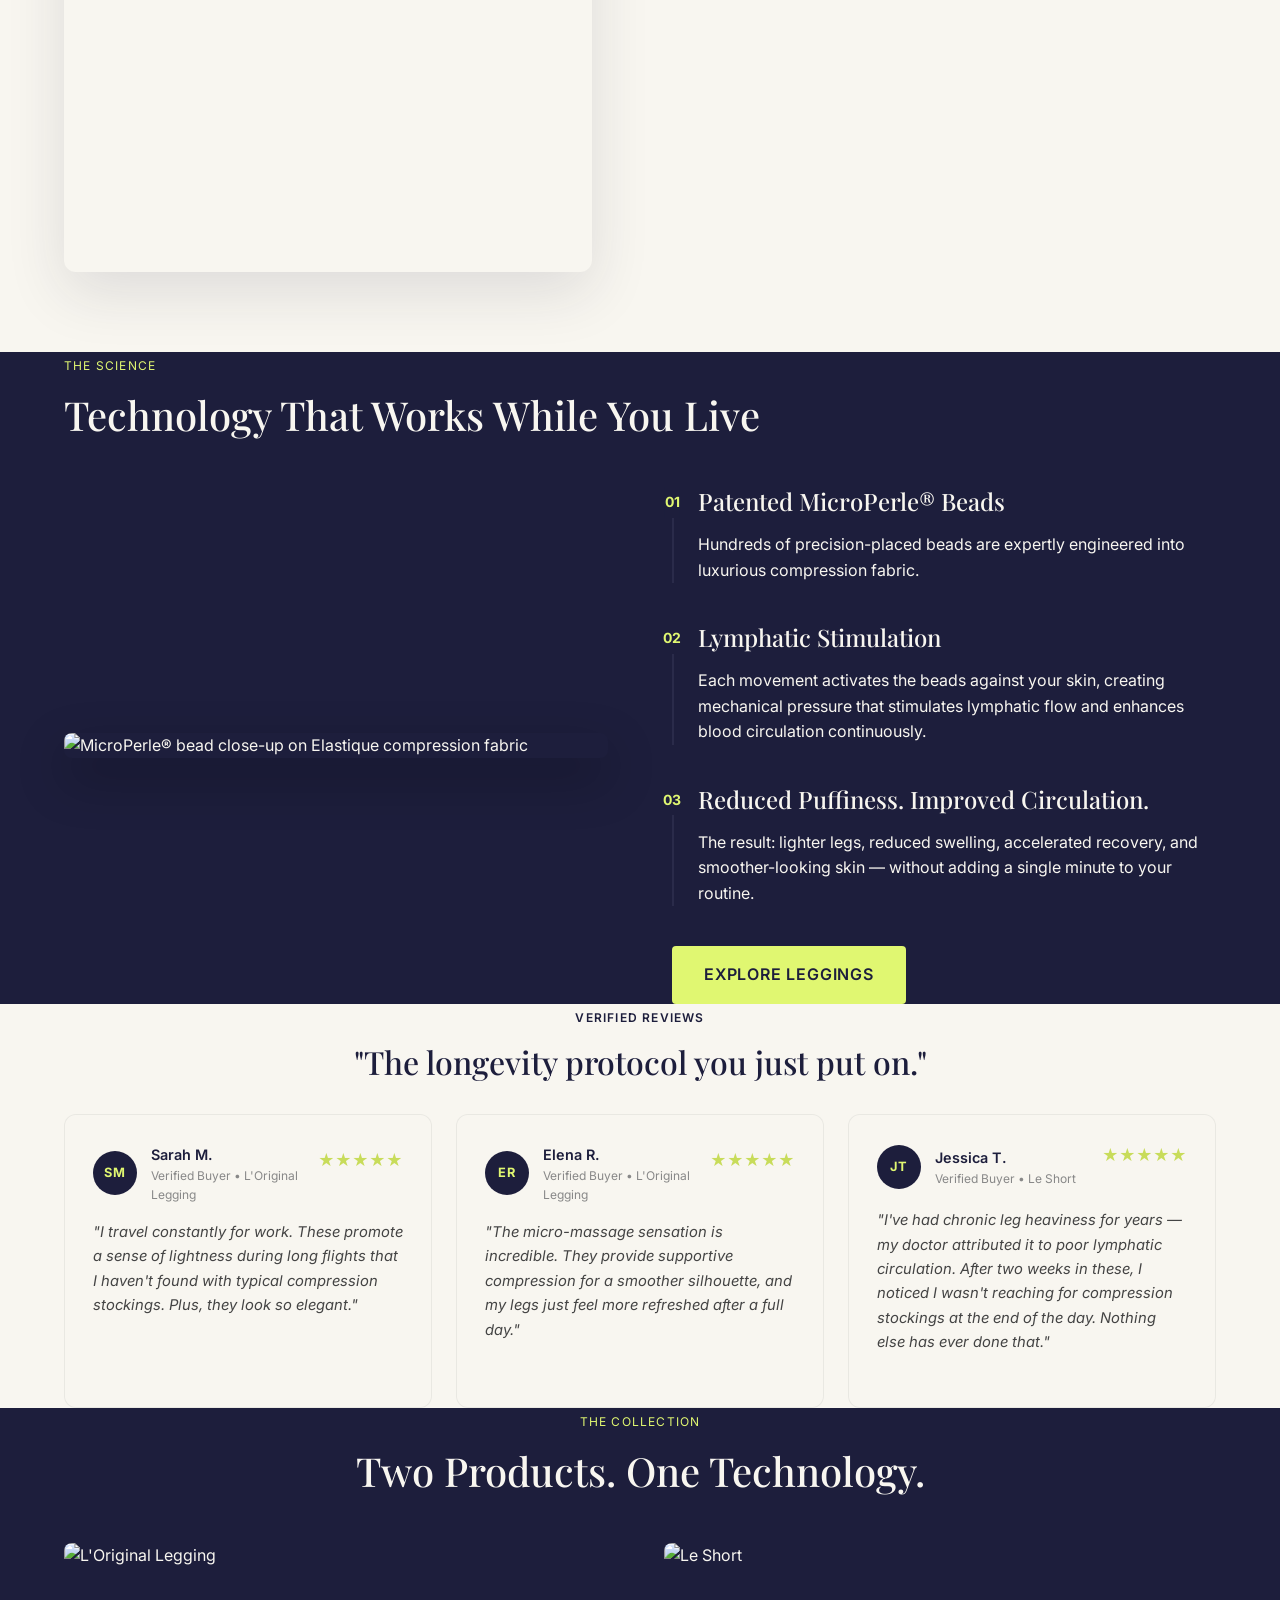
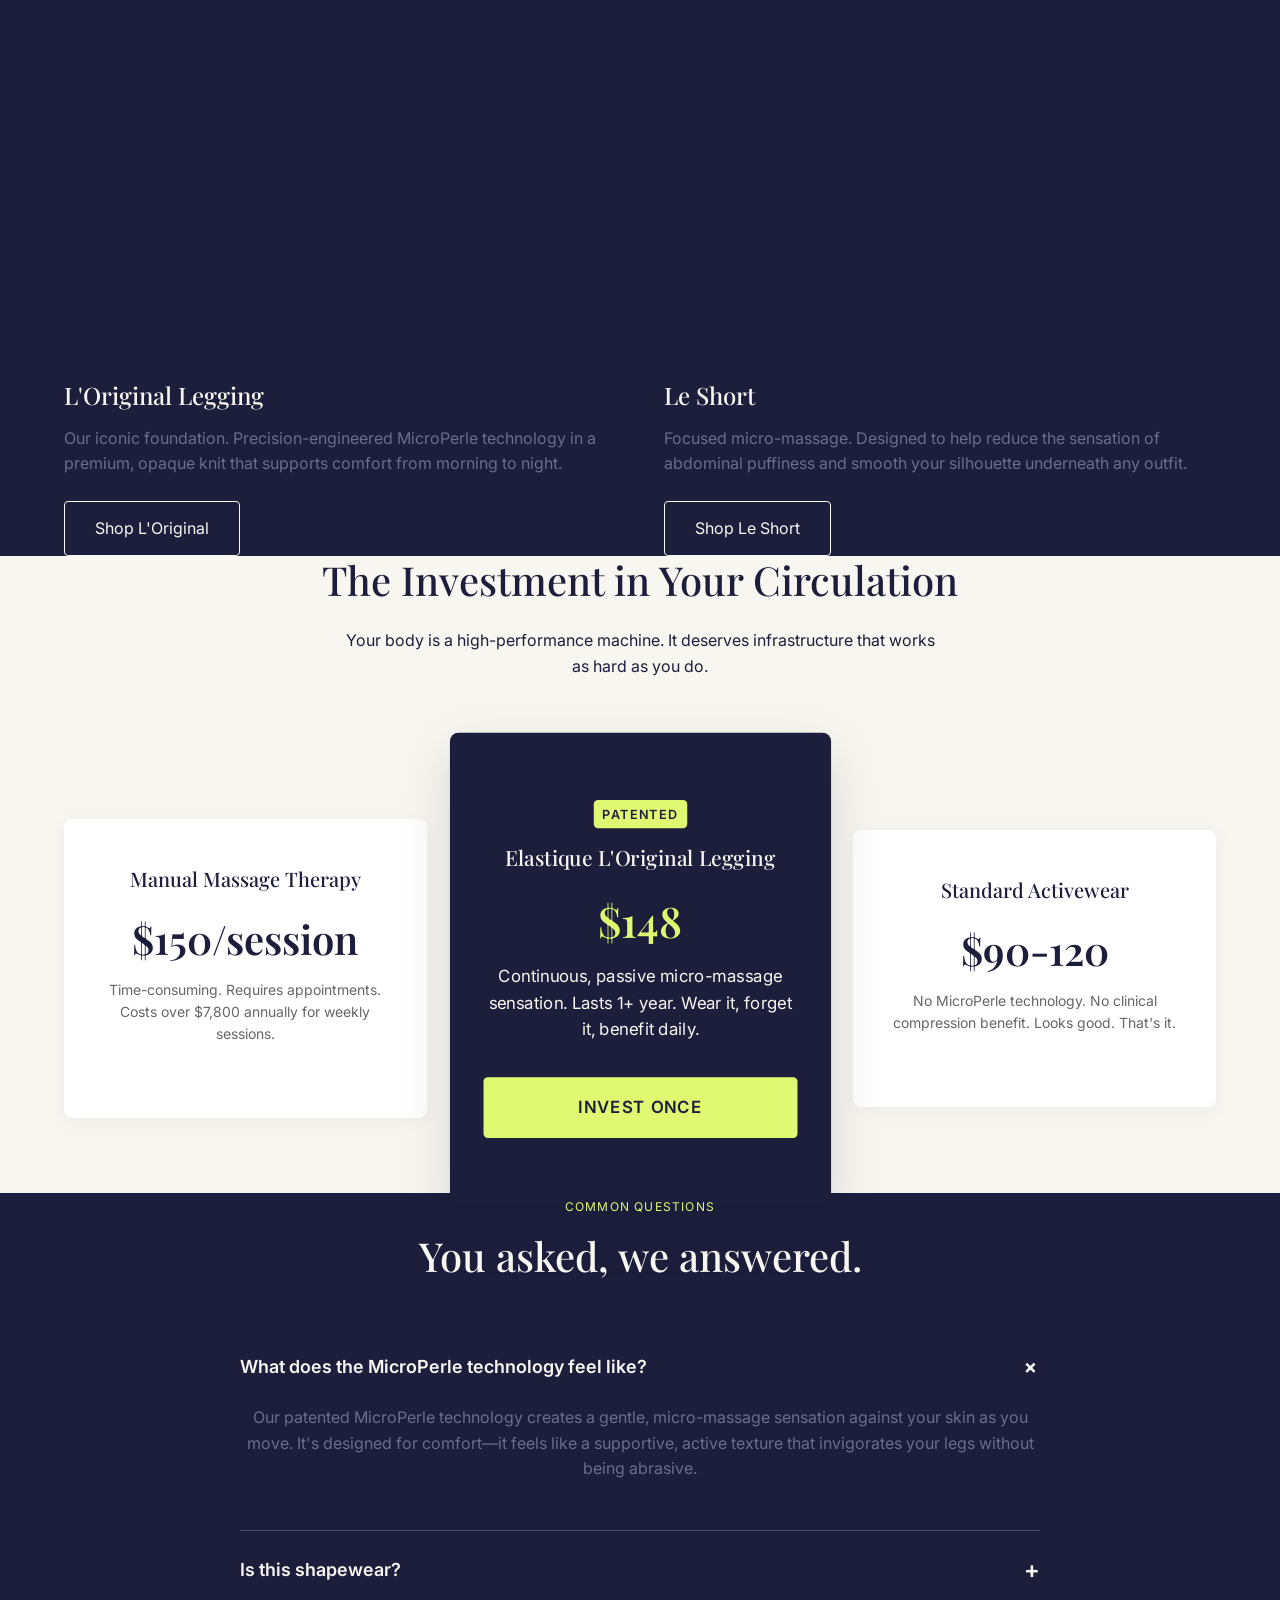
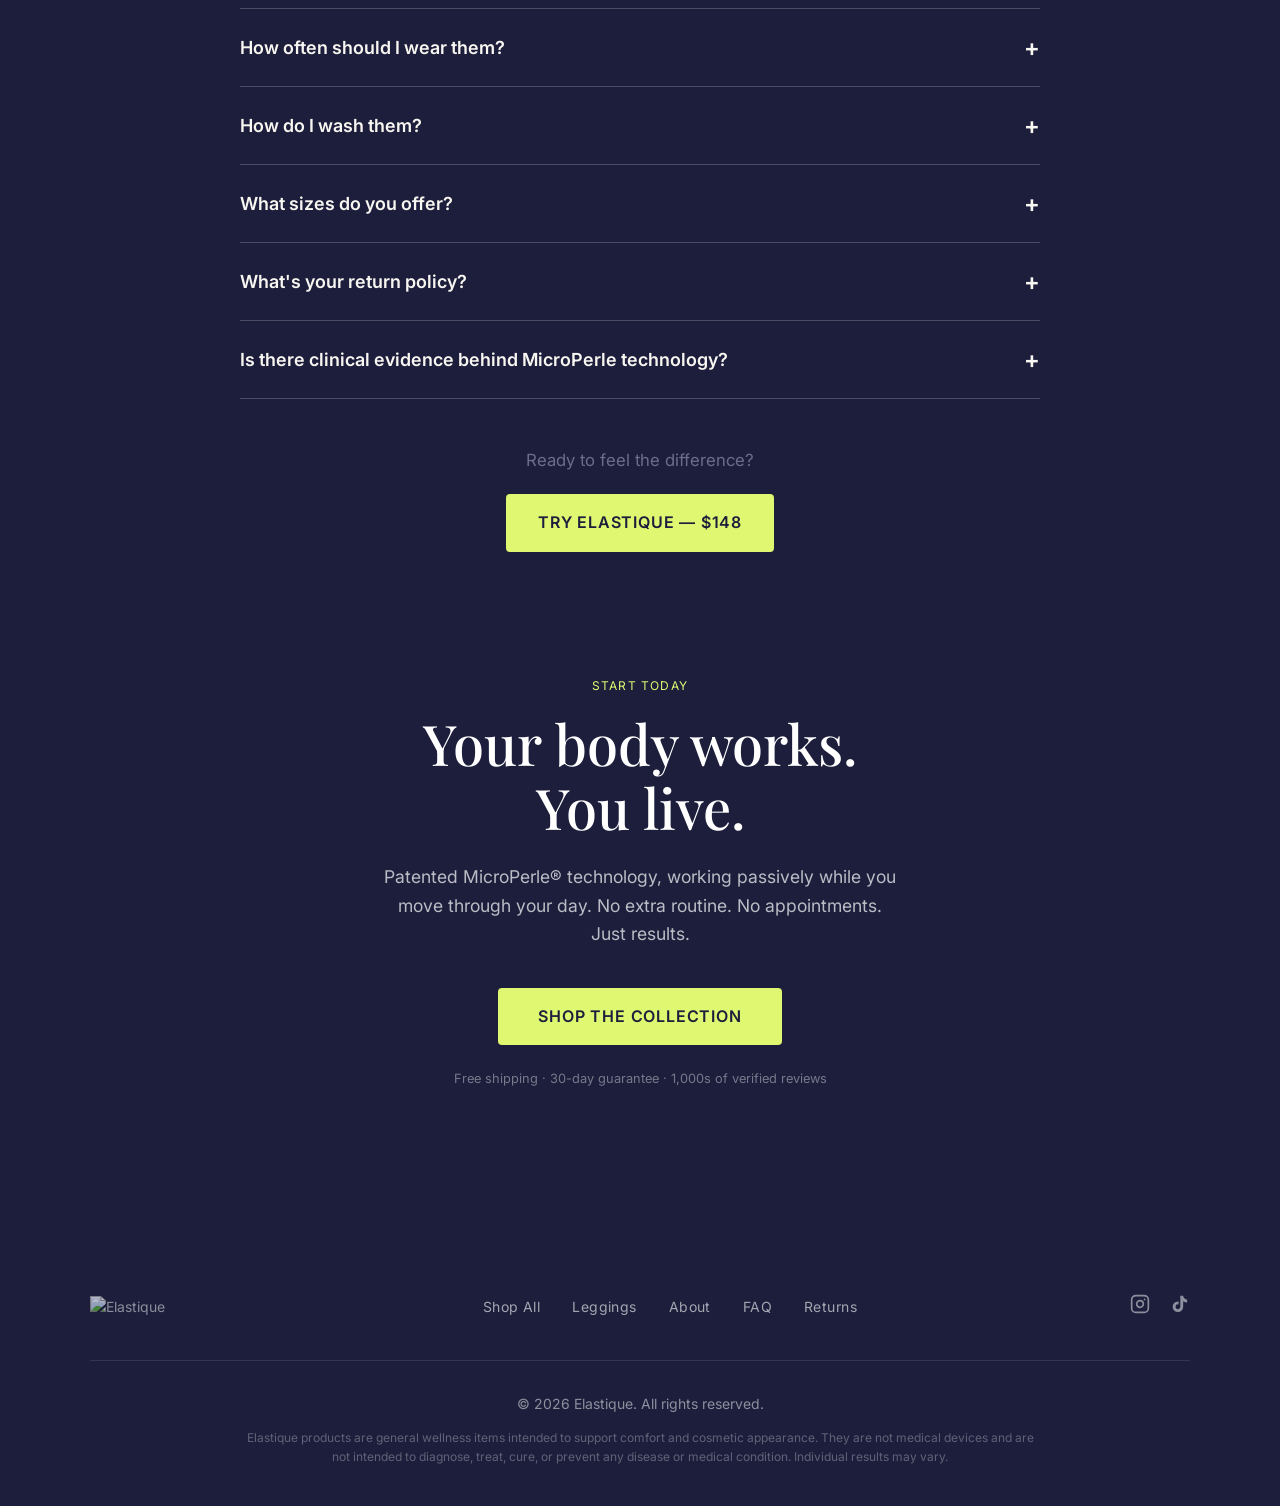
==== commit 15d9e9d4: "feat: hero Option 1 — Paris morning image, left-aligned layout, woman unobscured, mobile leg crop" ====
--- a/brand-intro/index.html
+++ b/brand-intro/index.html
@@ -21,7 +21,7 @@
     <div class="hero-overlay"></div>
 
     <div class="container hero-quote-layout fade-up">
-      <img src="https://cdn.shopify.com/s/files/1/1886/2193/files/elastique_logo.svg?v=1756493562" alt="Elastique" width="140" style="margin: 0 auto 3rem; display: block; filter: brightness(0) invert(1);">
+      <img src="https://cdn.shopify.com/s/files/1/1886/2193/files/elastique_logo.svg?v=1756493562" alt="Elastique" width="130" style="margin: 0 0 3rem; display: block; filter: brightness(0) invert(1);">
 
       <blockquote class="hero-blockquote">
         "My legs felt like I'd had a lymphatic massage."
@@ -31,12 +31,13 @@
 
       <a href="/collections/all" class="cta-primary hero-cta" data-cta="hero-shop-all">Shop The Collection</a>
 
-      <div class="hero-proof">
+      <div class="hero-proof" style="justify-content: flex-start;">
         <span><svg width="14" height="14" fill="var(--chartreuse)" viewBox="0 0 16 16"><path d="M3.612 15.443c-.386.198-.824-.149-.746-.592l.83-4.73L.173 6.765c-.329-.314-.158-.888.283-.95l4.898-.696L7.538.792c.197-.39.73-.39.927 0l2.184 4.327 4.898.696c.441.062.612.636.282.95l-3.522 3.356.83 4.73c.078.443-.36.79-.746.592L8 13.187l-4.389 2.256z"/></svg> 2,400+ Reviews</span>
         <span>Patented MicroPerle®</span>
         <span>Clinically Validated</span>
       </div>
     </div>
+
   </section>
 
   <!-- PROBLEM SECTION -->
--- a/brand-intro/brand-intro.css
+++ b/brand-intro/brand-intro.css
@@ -192,20 +192,21 @@
   position: absolute;
   top: 0; left: 0; width: 100%; height: 100%;
   object-fit: cover;
-  object-position: center top;
+  object-position: 68% center;
   z-index: 0;
-  opacity: 0.75;
-}
-
-/* Dark gradient overlay for legibility */
+  opacity: 0.88;
+}
+
+/* Gradient overlay — dark on left (text), clear on right (woman) */
 .hero-overlay {
   position: absolute;
   top: 0; left: 0; width: 100%; height: 100%;
   background: linear-gradient(
-    to bottom,
-    rgba(10, 10, 30, 0.55) 0%,
-    rgba(10, 10, 30, 0.35) 50%,
-    rgba(10, 10, 30, 0.65) 100%
+    to right,
+    rgba(10, 10, 30, 0.72) 0%,
+    rgba(10, 10, 30, 0.55) 30%,
+    rgba(10, 10, 30, 0.15) 55%,
+    rgba(10, 10, 30, 0) 70%
   );
   z-index: 0;
 }
@@ -213,8 +214,9 @@
 .hero .container {
   position: relative;
   z-index: 1;
-  max-width: 800px;
-  text-align: center;
+  max-width: 1200px;
+  width: 100%;
+  text-align: left;
 }
 
 .hero-sub {
@@ -727,9 +729,9 @@
 }
 
 
-/* Hero quote-led layout */
+/* Hero quote-led layout — constrained to left half so woman is unobscured */
 .hero-quote-layout {
-  max-width: 760px;
+  max-width: 520px;
 }
 
 .hero-blockquote {
@@ -767,6 +769,8 @@
   .hero h1 { font-size: 2.5rem; }
   .hero-sub { font-size: 1.125rem; }
   .hero-blockquote { font-size: 2rem; }
+  /* Focus mobile crop on her legs */
+  .hero-bg { object-position: 55% 75%; }
   .hero-proof { flex-direction: column; gap: 1rem; align-items: center; text-align: center; }
   
   .problem-editorial { grid-template-columns: 1fr; gap: 2.5rem; }
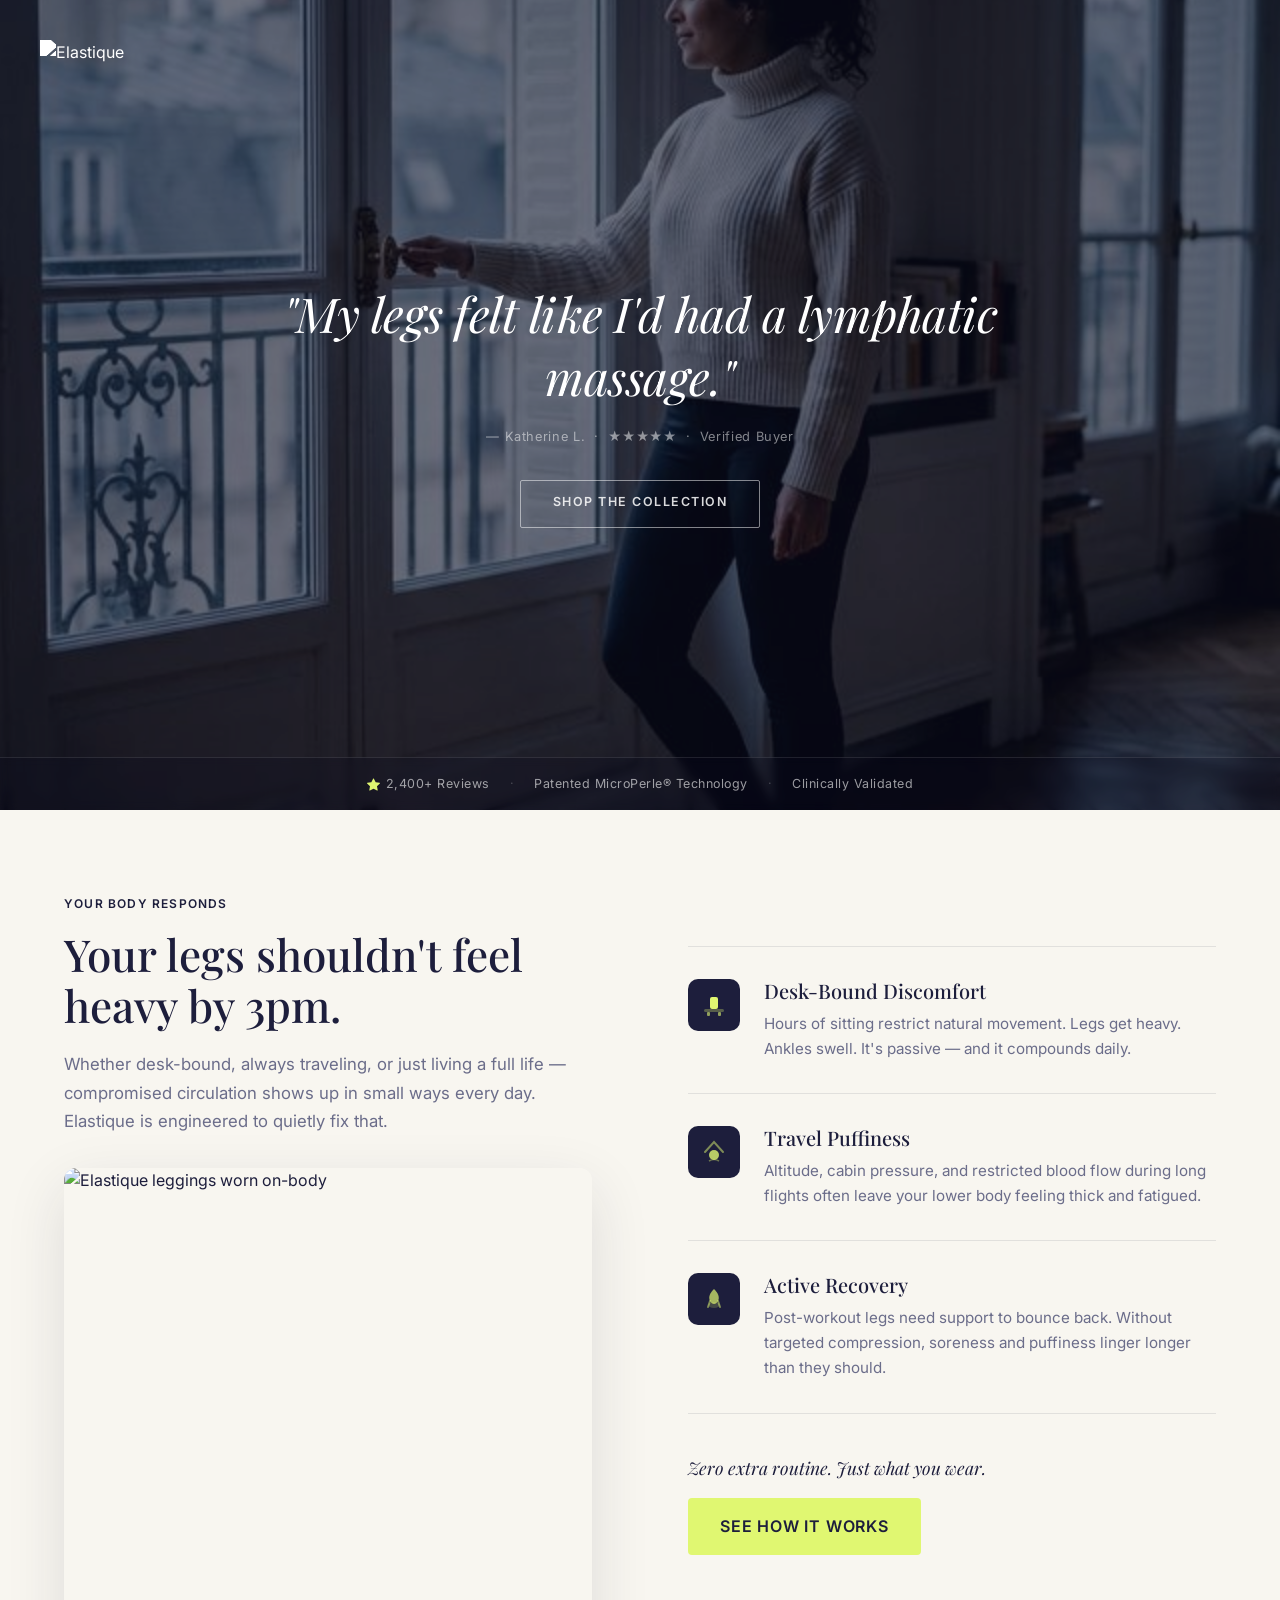
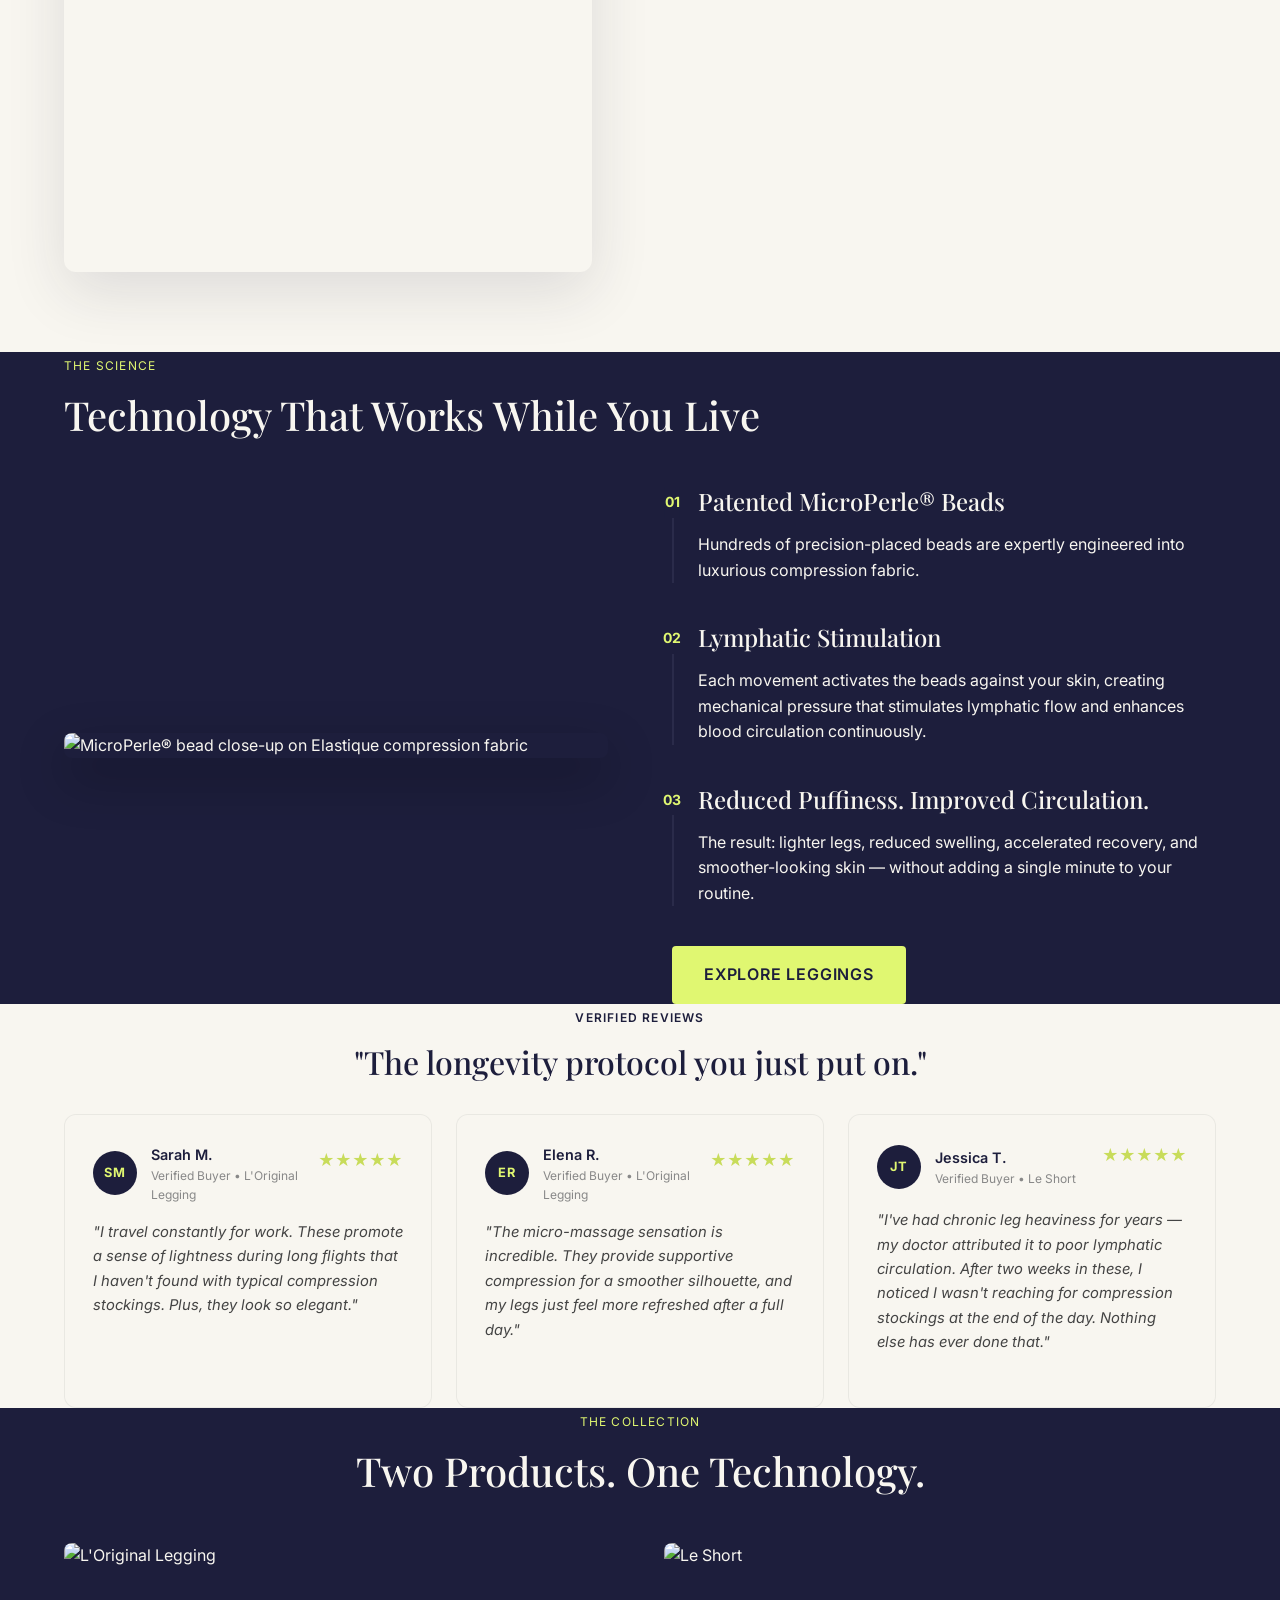
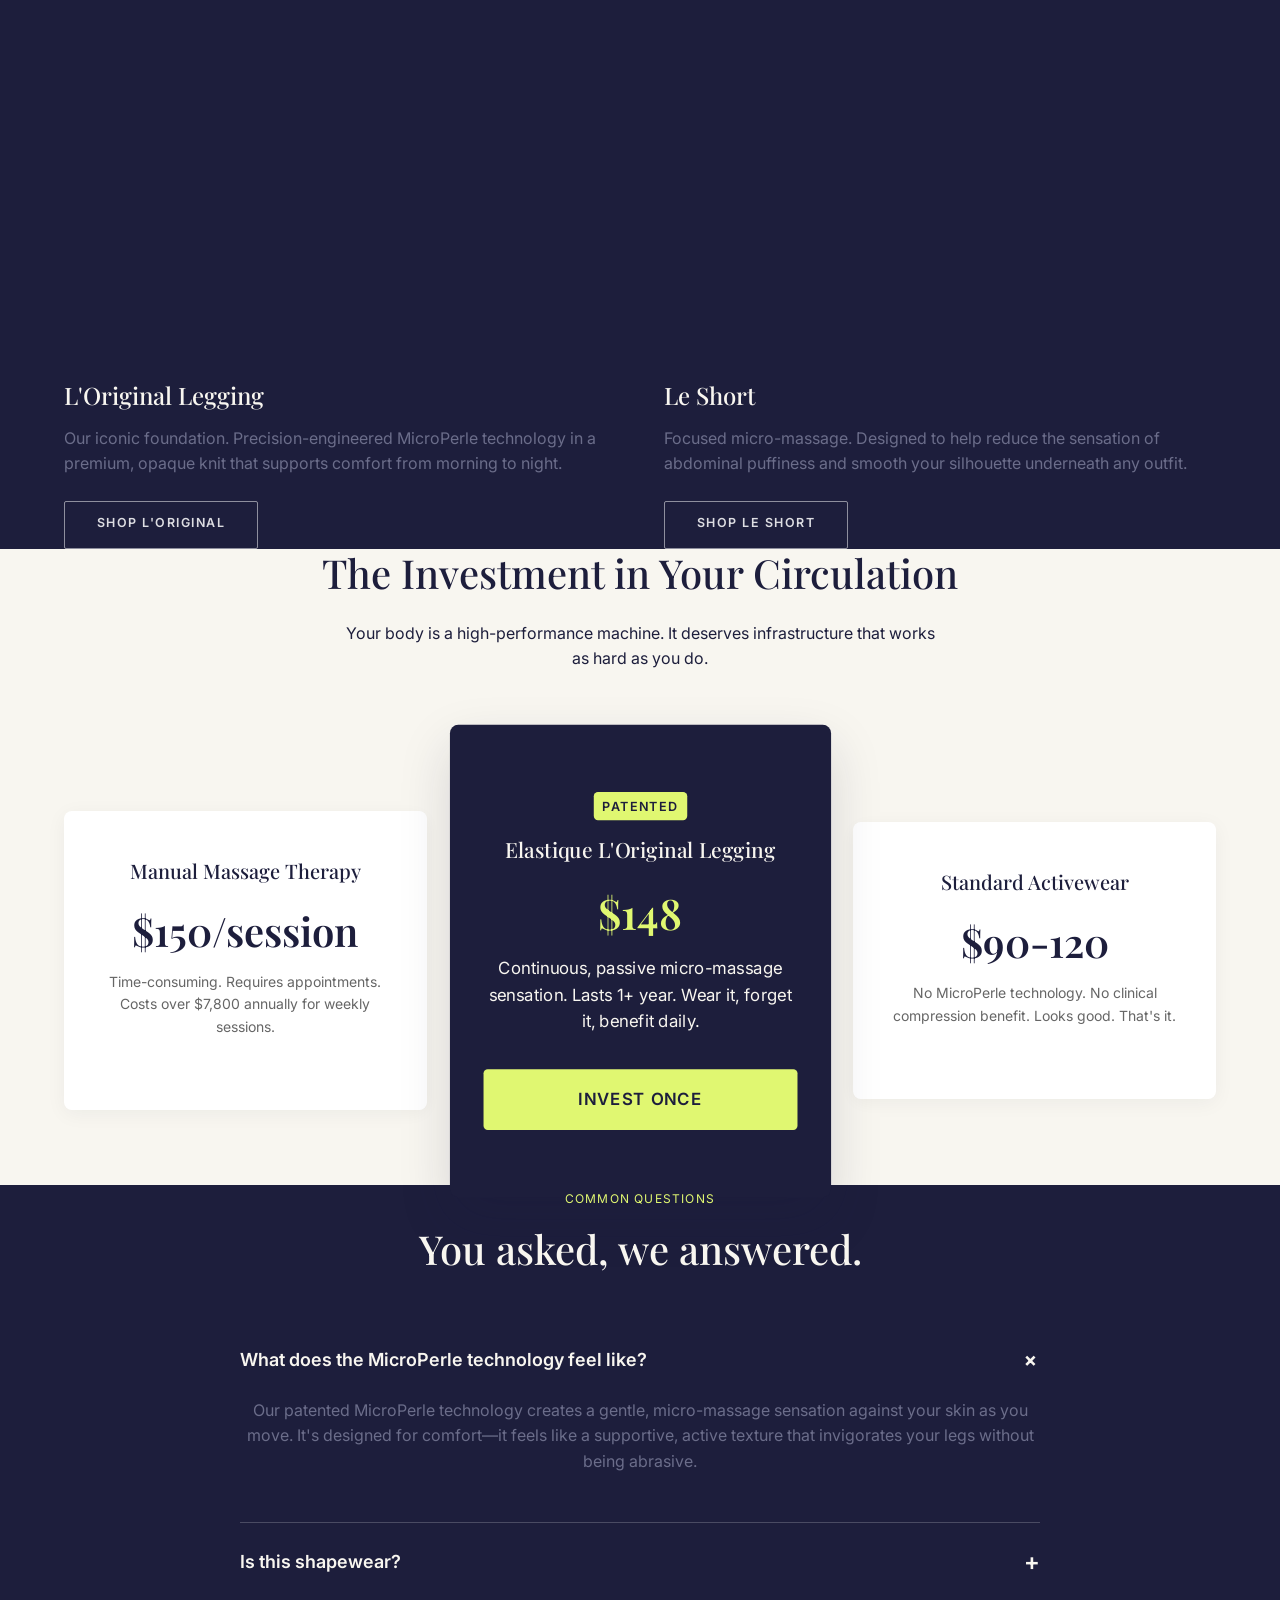
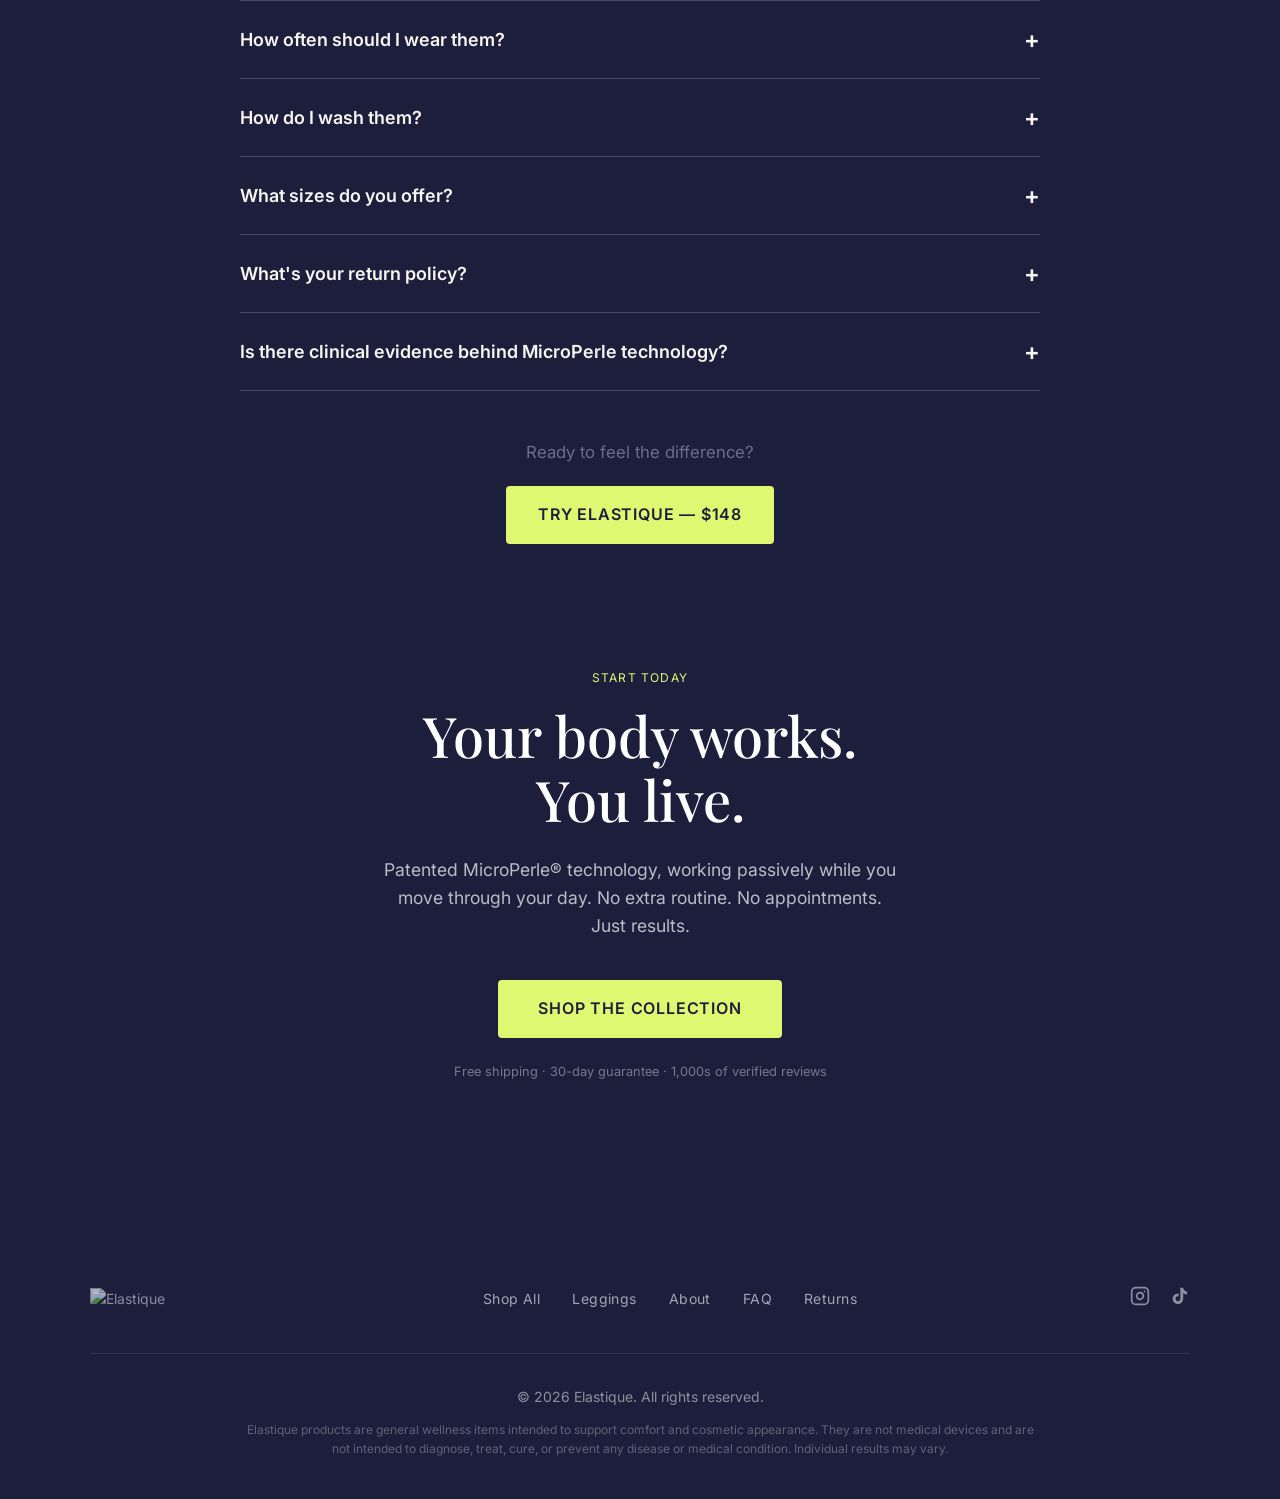
==== commit 87ce7222: "feat: hero final polish — logo top-left, centered quote as star, ghost CTA, proof bar pinned to bott" ====
--- a/brand-intro/index.html
+++ b/brand-intro/index.html
@@ -20,24 +20,28 @@
     <img src="hero-bg.jpg" alt="Elastique — woman in compression leggings" class="hero-bg">
     <div class="hero-overlay"></div>
 
+    <!-- Logo: absolute top-left -->
+    <div class="hero-logo-lockup">
+      <img src="https://cdn.shopify.com/s/files/1/1886/2193/files/elastique_logo.svg?v=1756493562" alt="Elastique" width="110" style="display: block; filter: brightness(0) invert(1);">
+    </div>
+
+    <!-- Quote: centered, the star -->
     <div class="container hero-quote-layout fade-up">
-      <img src="https://cdn.shopify.com/s/files/1/1886/2193/files/elastique_logo.svg?v=1756493562" alt="Elastique" width="130" style="margin: 0 0 3rem; display: block; filter: brightness(0) invert(1);">
-
       <blockquote class="hero-blockquote">
         "My legs felt like I'd had a lymphatic massage."
       </blockquote>
-
       <p class="hero-whisper">— Katherine L. &nbsp;·&nbsp; ★★★★★ &nbsp;·&nbsp; Verified Buyer</p>
-
-      <a href="/collections/all" class="cta-primary hero-cta" data-cta="hero-shop-all">Shop The Collection</a>
-
-      <div class="hero-proof" style="justify-content: flex-start;">
-        <span><svg width="14" height="14" fill="var(--chartreuse)" viewBox="0 0 16 16"><path d="M3.612 15.443c-.386.198-.824-.149-.746-.592l.83-4.73L.173 6.765c-.329-.314-.158-.888.283-.95l4.898-.696L7.538.792c.197-.39.73-.39.927 0l2.184 4.327 4.898.696c.441.062.612.636.282.95l-3.522 3.356.83 4.73c.078.443-.36.79-.746.592L8 13.187l-4.389 2.256z"/></svg> 2,400+ Reviews</span>
-        <span>Patented MicroPerle®</span>
-        <span>Clinically Validated</span>
-      </div>
-    </div>
-
+      <a href="/collections/all" class="cta-secondary hero-cta" data-cta="hero-shop-all">Shop The Collection</a>
+    </div>
+
+    <!-- Proof bar: pinned to bottom, one line -->
+    <div class="hero-proof-bar">
+      <span><svg width="13" height="13" fill="var(--chartreuse)" viewBox="0 0 16 16"><path d="M3.612 15.443c-.386.198-.824-.149-.746-.592l.83-4.73L.173 6.765c-.329-.314-.158-.888.283-.95l4.898-.696L7.538.792c.197-.39.73-.39.927 0l2.184 4.327 4.898.696c.441.062.612.636.282.95l-3.522 3.356.83 4.73c.078.443-.36.79-.746.592L8 13.187l-4.389 2.256z"/></svg> 2,400+ Reviews</span>
+      <span class="hero-proof-divider">·</span>
+      <span>Patented MicroPerle® Technology</span>
+      <span class="hero-proof-divider">·</span>
+      <span>Clinically Validated</span>
+    </div>
   </section>
 
   <!-- PROBLEM SECTION -->
--- a/brand-intro/brand-intro.css
+++ b/brand-intro/brand-intro.css
@@ -184,7 +184,7 @@
   min-height: 90vh;
   display: flex;
   align-items: center;
-  padding-top: 120px;
+  justify-content: center;
   overflow: hidden;
 }
 
@@ -192,31 +192,33 @@
   position: absolute;
   top: 0; left: 0; width: 100%; height: 100%;
   object-fit: cover;
-  object-position: 68% center;
+  object-position: 60% center;
   z-index: 0;
-  opacity: 0.88;
-}
-
-/* Gradient overlay — dark on left (text), clear on right (woman) */
+  opacity: 0.85;
+}
+
+/* Subtle full-cover veil so quote reads anywhere on photo */
 .hero-overlay {
   position: absolute;
   top: 0; left: 0; width: 100%; height: 100%;
-  background: linear-gradient(
-    to right,
-    rgba(10, 10, 30, 0.72) 0%,
-    rgba(10, 10, 30, 0.55) 30%,
-    rgba(10, 10, 30, 0.15) 55%,
-    rgba(10, 10, 30, 0) 70%
-  );
+  background: rgba(10, 10, 30, 0.48);
   z-index: 0;
+}
+
+/* Logo: absolute top-left */
+.hero-logo-lockup {
+  position: absolute;
+  top: 2.5rem;
+  left: 2.5rem;
+  z-index: 2;
 }
 
 .hero .container {
   position: relative;
   z-index: 1;
-  max-width: 1200px;
+  max-width: 800px;
   width: 100%;
-  text-align: left;
+  text-align: center;
 }
 
 .hero-sub {
@@ -226,6 +228,38 @@
   color: var(--cream);
 }
 
+/* Proof bar: pinned across the bottom */
+.hero-proof-bar {
+  position: absolute;
+  bottom: 0;
+  left: 0;
+  width: 100%;
+  z-index: 2;
+  padding: 1rem 2.5rem;
+  display: flex;
+  align-items: center;
+  justify-content: center;
+  gap: 1.25rem;
+  font-size: 0.78rem;
+  color: rgba(255,255,255,0.6);
+  letter-spacing: 0.04em;
+  border-top: 1px solid rgba(255,255,255,0.1);
+  background: rgba(10,10,30,0.25);
+  backdrop-filter: blur(4px);
+}
+
+.hero-proof-bar span {
+  display: flex;
+  align-items: center;
+  gap: 0.4rem;
+  white-space: nowrap;
+}
+
+.hero-proof-divider {
+  opacity: 0.35;
+}
+
+/* Legacy hero-proof (kept for other pages) */
 .hero-proof {
   margin-top: 3rem;
   display: flex;
@@ -729,9 +763,9 @@
 }
 
 
-/* Hero quote-led layout — constrained to left half so woman is unobscured */
+/* Hero quote-led layout — centered, quote is the star */
 .hero-quote-layout {
-  max-width: 520px;
+  max-width: 720px;
 }
 
 .hero-blockquote {
@@ -740,20 +774,42 @@
   font-style: italic;
   line-height: 1.3;
   color: #fff;
-  margin: 0 0 1.5rem;
+  margin: 0 0 1.25rem;
   quotes: none;
   letter-spacing: -0.01em;
 }
 
 .hero-whisper {
-  font-size: 0.85rem;
-  color: rgba(255,255,255,0.55);
-  letter-spacing: 0.04em;
+  font-size: 0.8rem;
+  color: rgba(255,255,255,0.5);
+  letter-spacing: 0.05em;
   margin-bottom: 0;
 }
 
+/* Smaller ghost CTA — quote stays the star */
+.cta-secondary {
+  display: inline-block;
+  padding: 0.7rem 2rem;
+  border: 1px solid rgba(255,255,255,0.5);
+  color: rgba(255,255,255,0.85);
+  font-family: 'Inter', sans-serif;
+  font-size: 0.78rem;
+  font-weight: 600;
+  letter-spacing: 0.12em;
+  text-transform: uppercase;
+  transition: all 0.25s ease;
+  background: transparent;
+  border-radius: 2px;
+}
+
+.cta-secondary:hover {
+  background: rgba(255,255,255,0.1);
+  border-color: rgba(255,255,255,0.8);
+  color: #fff;
+}
+
 .hero-cta {
-  margin-top: 3rem;
+  margin-top: 2rem;
 }
 
 .hero h1 { font-size: 4rem; }
@@ -768,9 +824,15 @@
 @media (max-width: 768px) {
   .hero h1 { font-size: 2.5rem; }
   .hero-sub { font-size: 1.125rem; }
-  .hero-blockquote { font-size: 2rem; }
+  .hero-blockquote { font-size: 1.9rem; }
   /* Focus mobile crop on her legs */
   .hero-bg { object-position: 55% 75%; }
+  /* Logo smaller on mobile */
+  .hero-logo-lockup { top: 1.25rem; left: 1.25rem; }
+  .hero-logo-lockup img { width: 90px; }
+  /* Proof bar wraps gracefully on mobile */
+  .hero-proof-bar { gap: 0.75rem; flex-wrap: wrap; padding: 0.75rem 1.25rem; font-size: 0.72rem; }
+  .hero-proof-divider { display: none; }
   .hero-proof { flex-direction: column; gap: 1rem; align-items: center; text-align: center; }
   
   .problem-editorial { grid-template-columns: 1fr; gap: 2.5rem; }
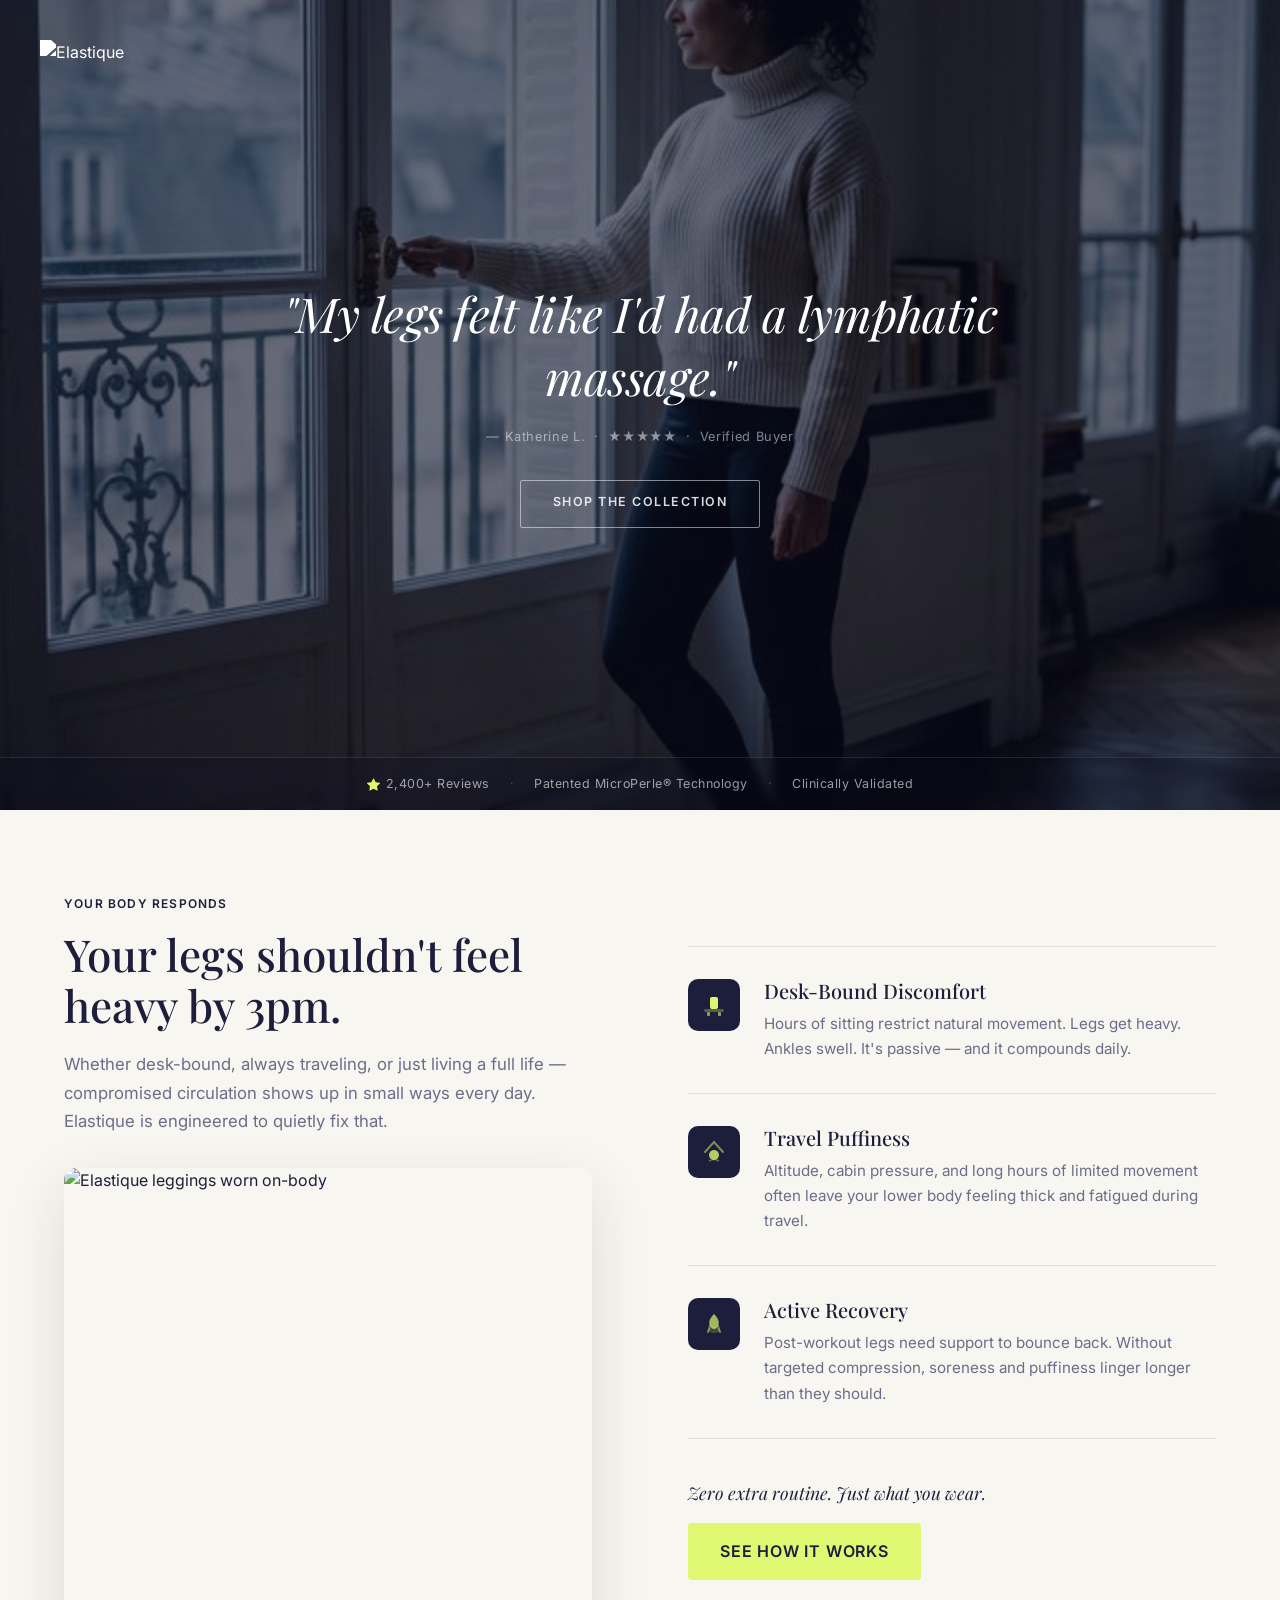
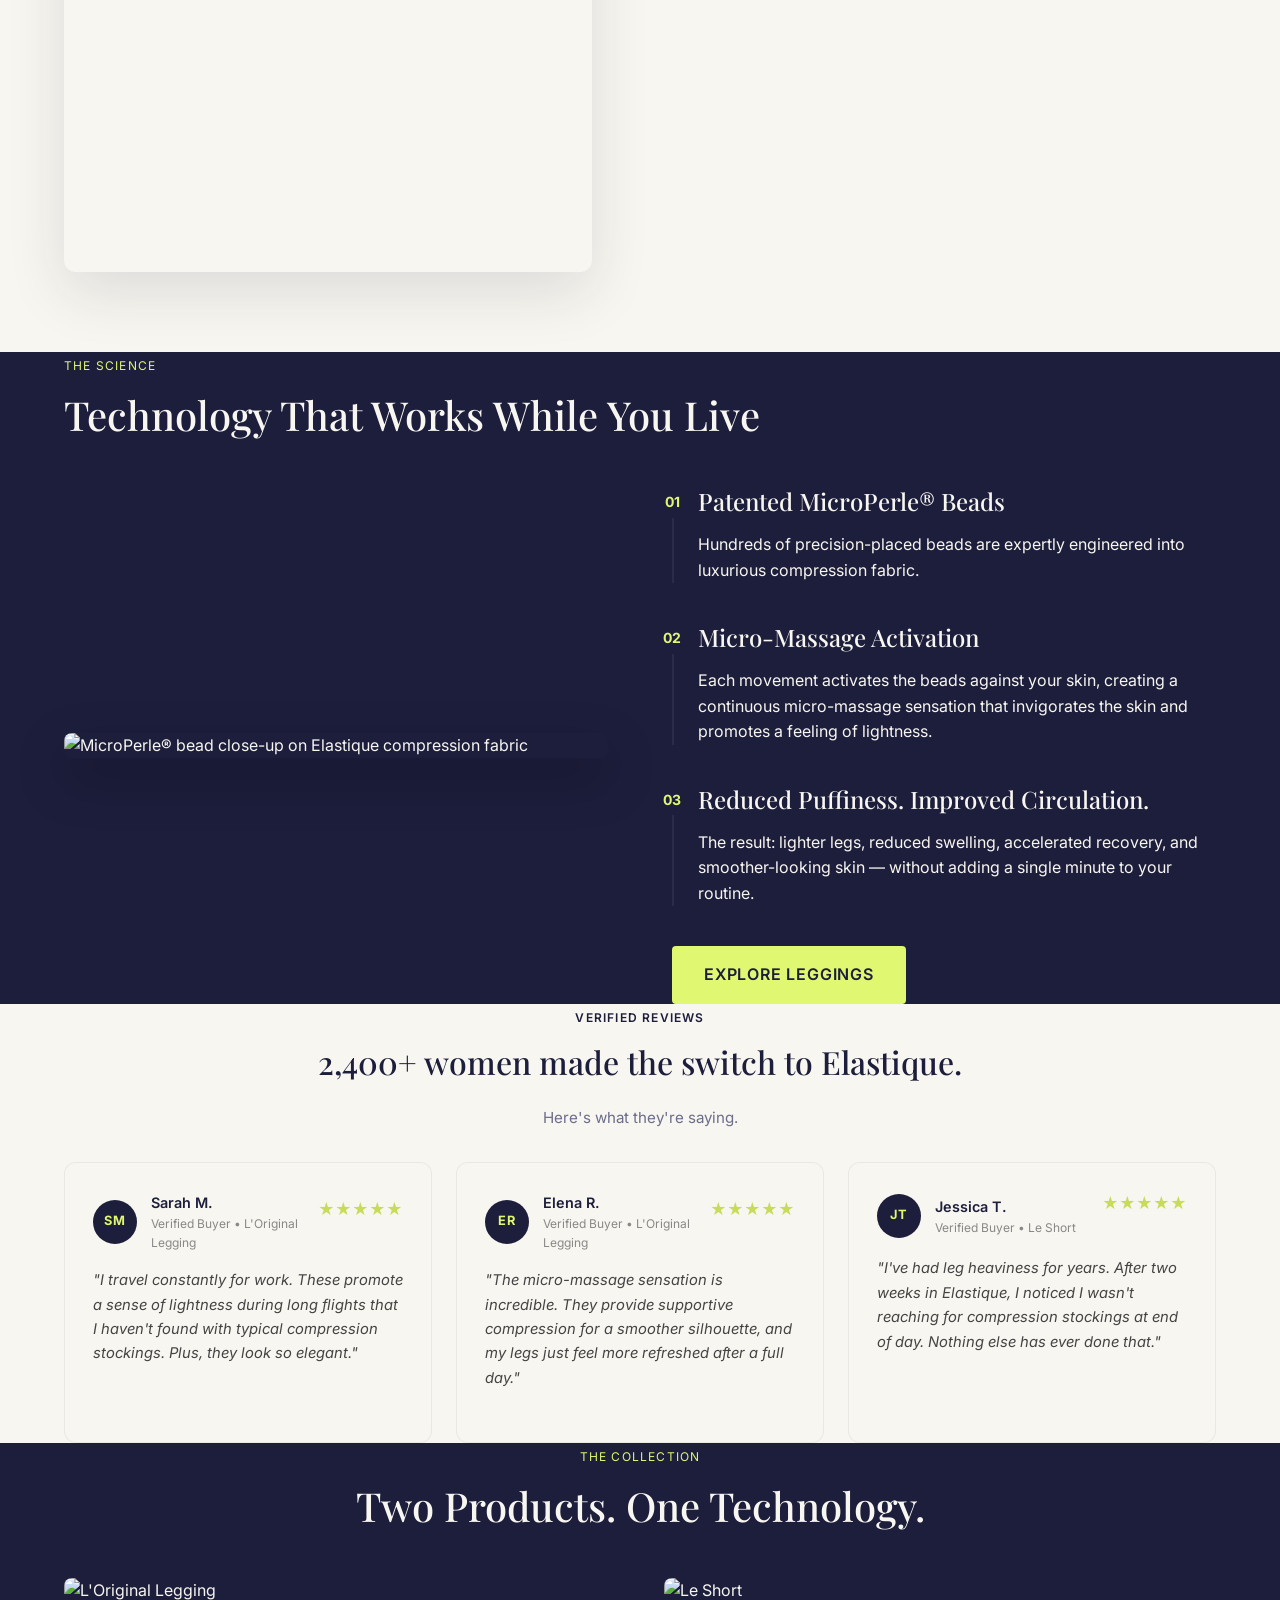
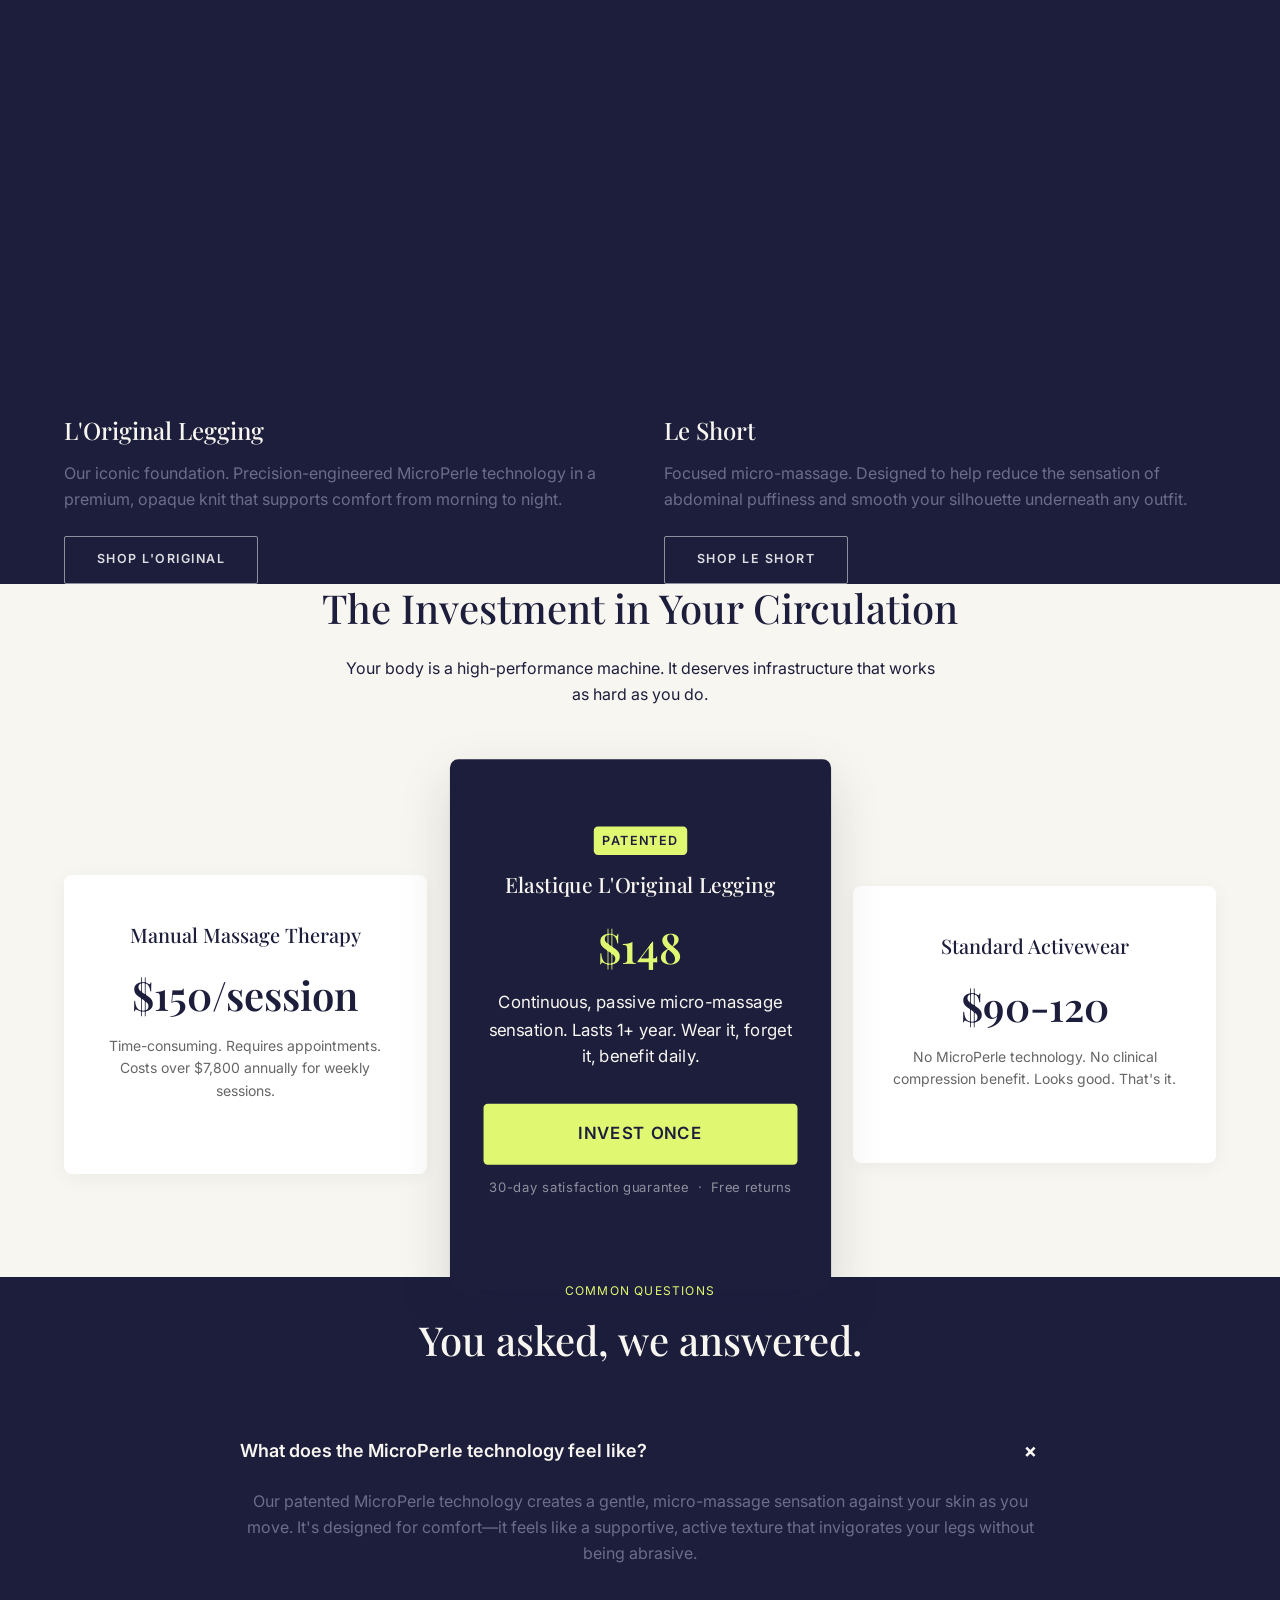
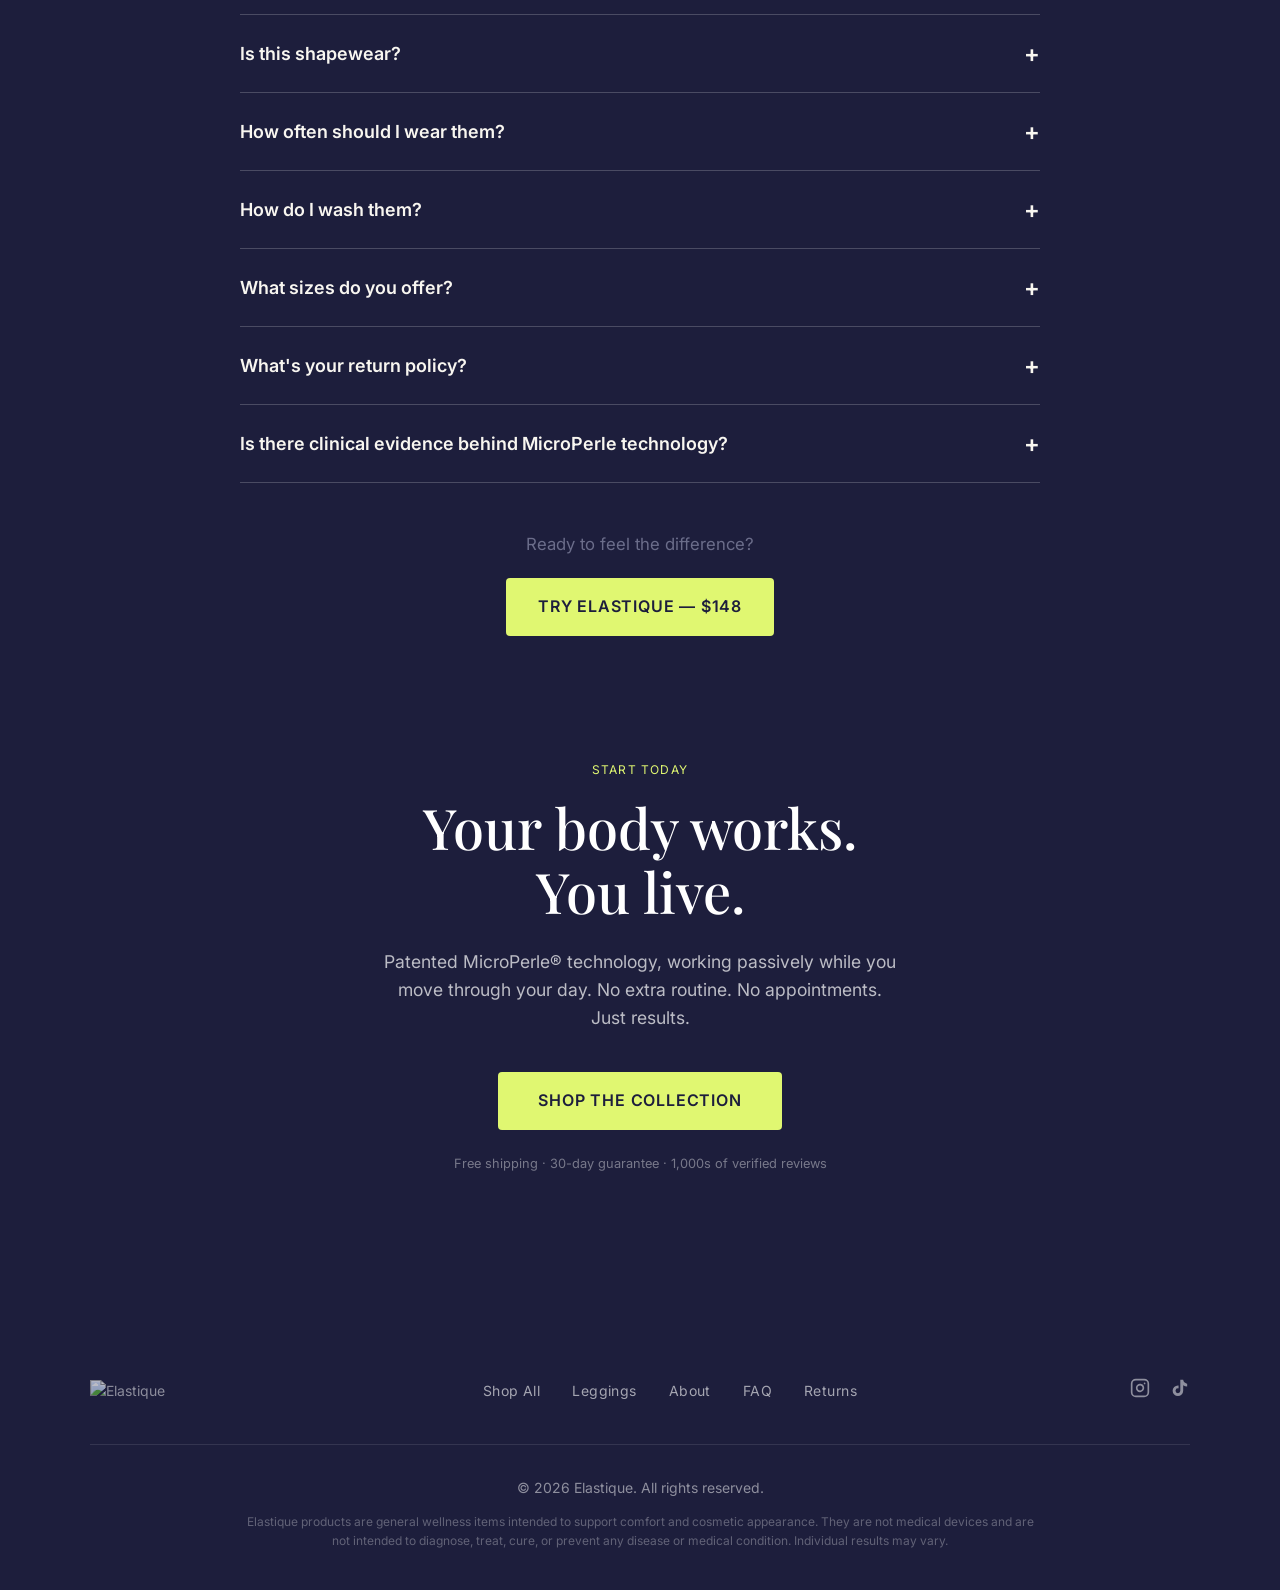
==== commit cdd87d2a: "fix: mobile conversion audit — compliance copy, review header, CTA anchor, guarantee line, #solution" ====
--- a/brand-intro/index.html
+++ b/brand-intro/index.html
@@ -77,7 +77,7 @@
             </div>
             <div class="problem-row-text">
               <h3>Travel Puffiness</h3>
-              <p>Altitude, cabin pressure, and restricted blood flow during long flights often leave your lower body feeling thick and fatigued.</p>
+              <p>Altitude, cabin pressure, and long hours of limited movement often leave your lower body feeling thick and fatigued during travel.</p>
             </div>
           </div>
 
@@ -93,7 +93,7 @@
 
           <div class="problem-cta fade-up" style="transition-delay: 0.3s;">
             <p class="problem-bridge">Zero extra routine. Just what you wear.</p>
-            <a href="/collections/all" class="cta-primary" data-cta="problem-shop-all">See How It Works</a>
+            <a href="#solution" class="cta-primary" data-cta="problem-see-how">See How It Works</a>
           </div>
         </div>
 
@@ -102,7 +102,7 @@
   </section>
 
   <!-- SOLUTION SECTION -->
-  <section class="solution section-dark">
+  <section id="solution" class="solution section-dark">
     <div class="container fade-up">
       <span class="tag">THE SCIENCE</span>
       <h2>Technology That Works While You Live</h2>
@@ -120,8 +120,8 @@
           </div>
           <div class="step fade-up" style="transition-delay: 0.1s;">
             <span class="step-num">02</span>
-            <h3>Lymphatic Stimulation</h3>
-            <p>Each movement activates the beads against your skin, creating mechanical pressure that stimulates lymphatic flow and enhances blood circulation continuously.</p>
+             <h3>Micro-Massage Activation</h3>
+             <p>Each movement activates the beads against your skin, creating a continuous micro-massage sensation that invigorates the skin and promotes a feeling of lightness.</p>
           </div>
           <div class="step fade-up" style="transition-delay: 0.2s;">
             <span class="step-num">03</span>
@@ -141,7 +141,8 @@
   <section class="social-proof section-light text-center">
     <div class="container fade-up">
       <span class="tag">VERIFIED REVIEWS</span>
-      <h2 style="font-size: 2rem;">"The longevity protocol you just put on."</h2>
+      <h2 style="font-size: 2rem;">2,400+ women made the switch to Elastique.</h2>
+      <p style="color: var(--text-muted); margin-top: 0.5rem; font-size: 0.95rem;">Here's what they're saying.</p>
       
       <div class="reviews-grid" style="margin-top: 2rem;">
         <div class="review-card fade-up">
@@ -175,7 +176,7 @@
             </div>
             <p class="review-stars">★★★★★</p>
           </div>
-          <p class="review-body">"I've had chronic leg heaviness for years — my doctor attributed it to poor lymphatic circulation. After two weeks in these, I noticed I wasn't reaching for compression stockings at the end of the day. Nothing else has ever done that."</p>
+          <p class="review-body">"I've had leg heaviness for years. After two weeks in Elastique, I noticed I wasn't reaching for compression stockings at end of day. Nothing else has ever done that."</p>
         </div>
       </div>
     </div>
@@ -230,6 +231,7 @@
           <p class="price" style="color: var(--chartreuse);">$148</p>
           <p style="margin-bottom: 2rem;">Continuous, passive micro-massage sensation. Lasts 1+ year. Wear it, forget it, benefit daily.</p>
           <a href="/products/loriginal-leggings" class="cta-primary" style="width: 100%;" data-cta="pricing-shop-loriginal">Invest Once</a>
+          <p style="margin-top: 0.75rem; font-size: 0.78rem; color: rgba(255,255,255,0.5); text-align: center; letter-spacing: 0.03em;">30-day satisfaction guarantee &nbsp;·&nbsp; Free returns</p>
         </div>
         
         <div class="price-card fade-up" style="transition-delay: 0.2s;">
